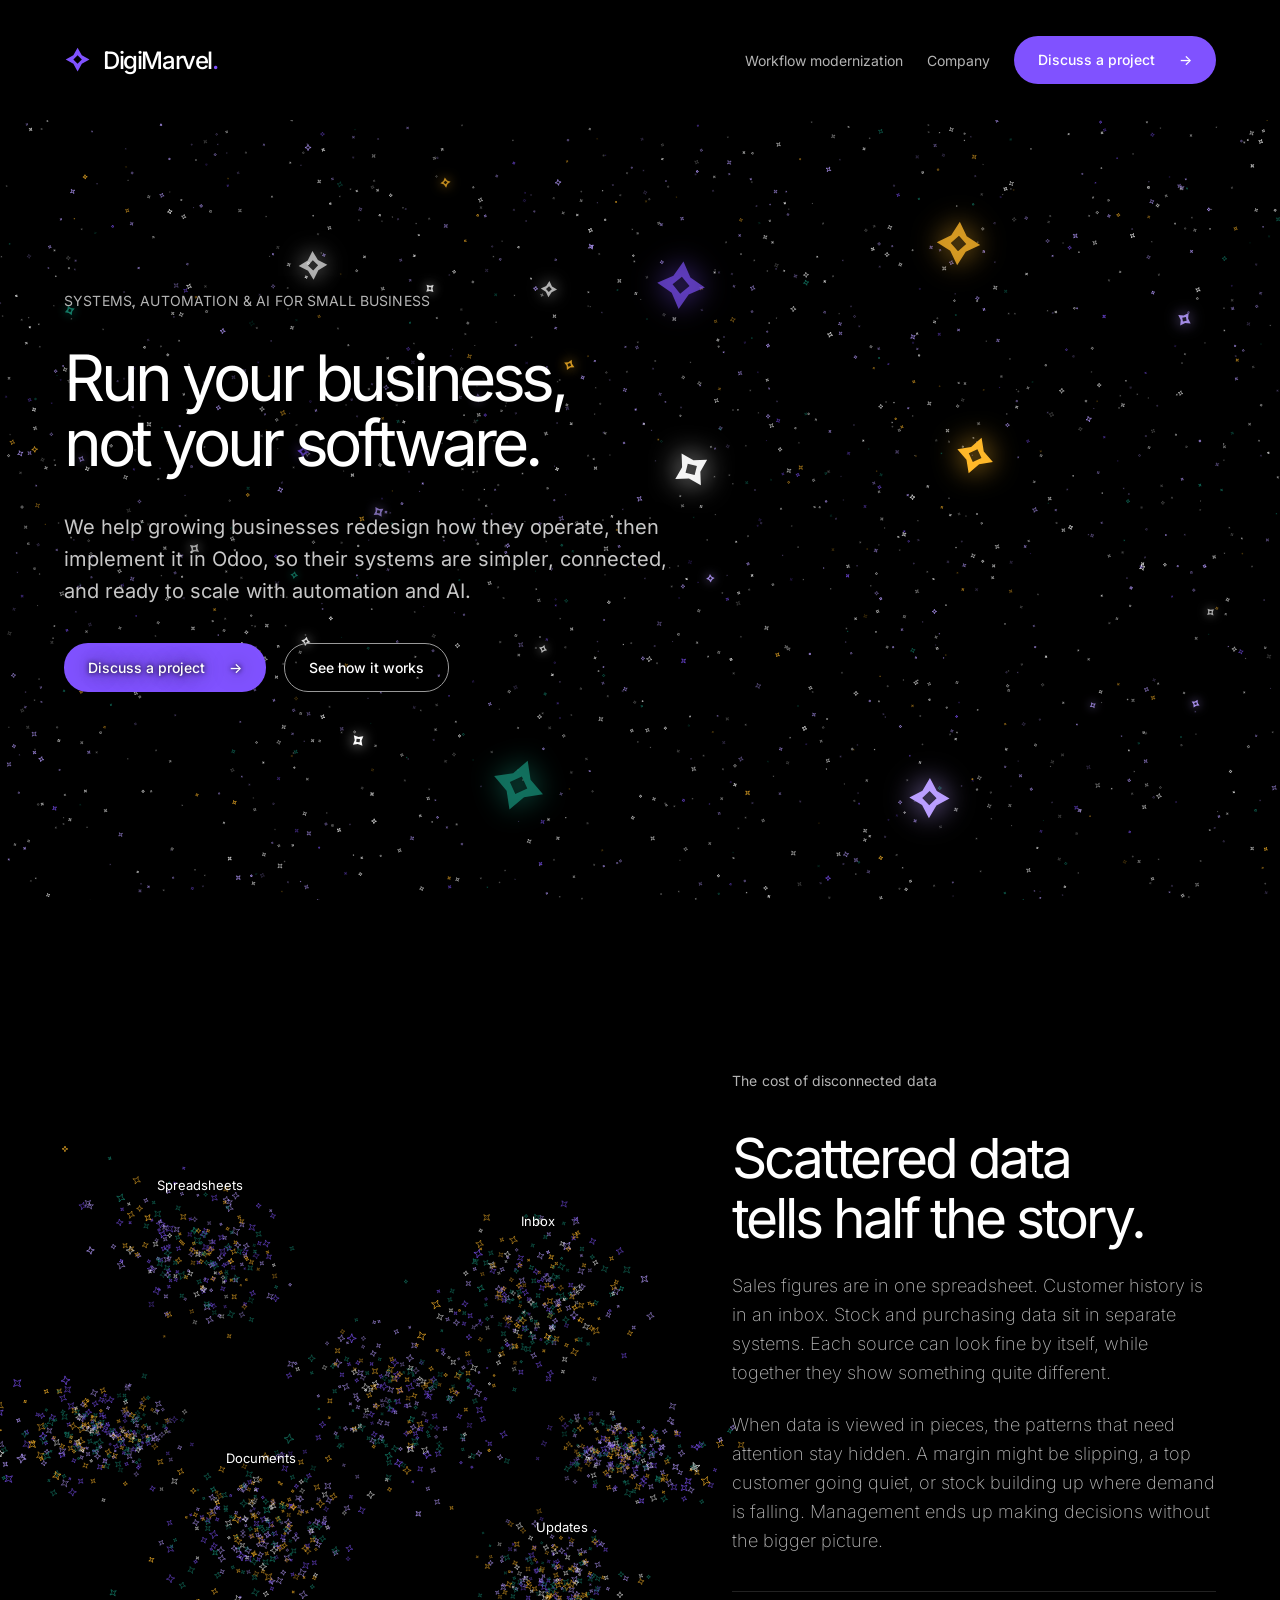
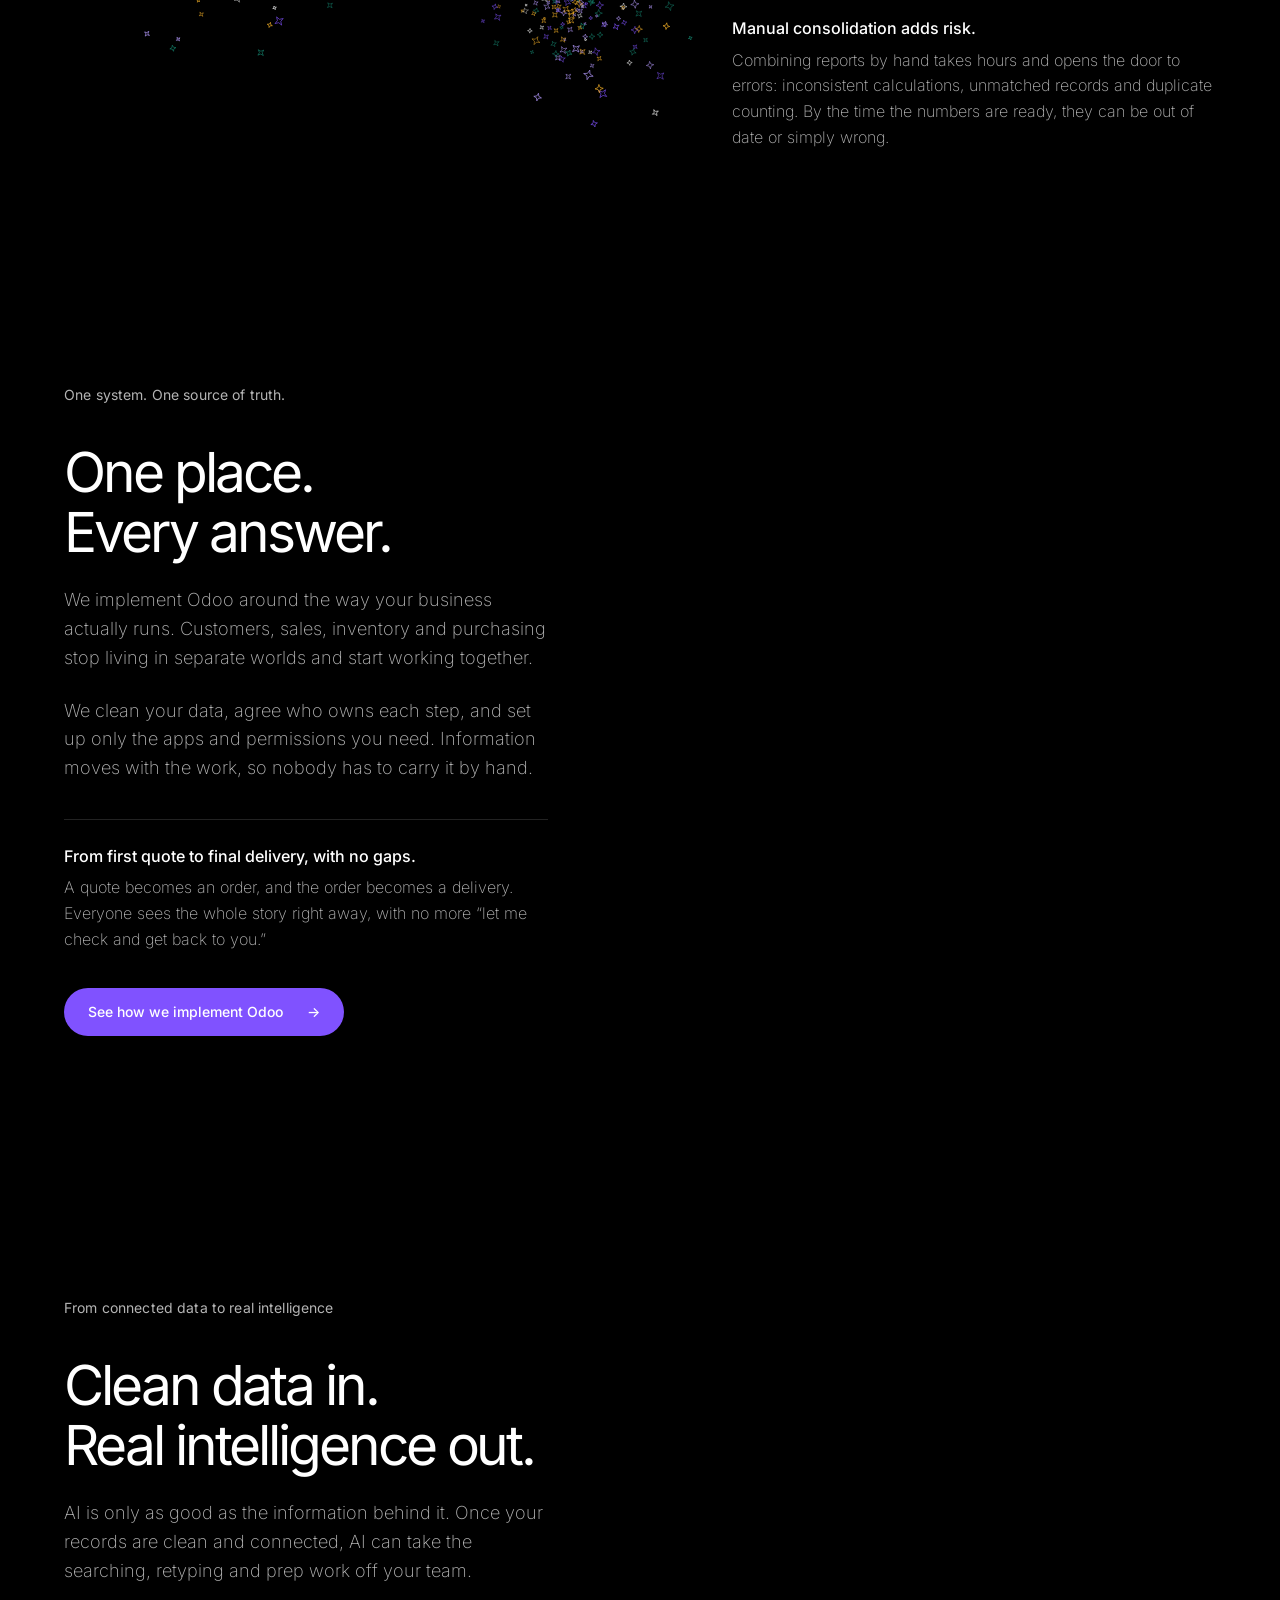
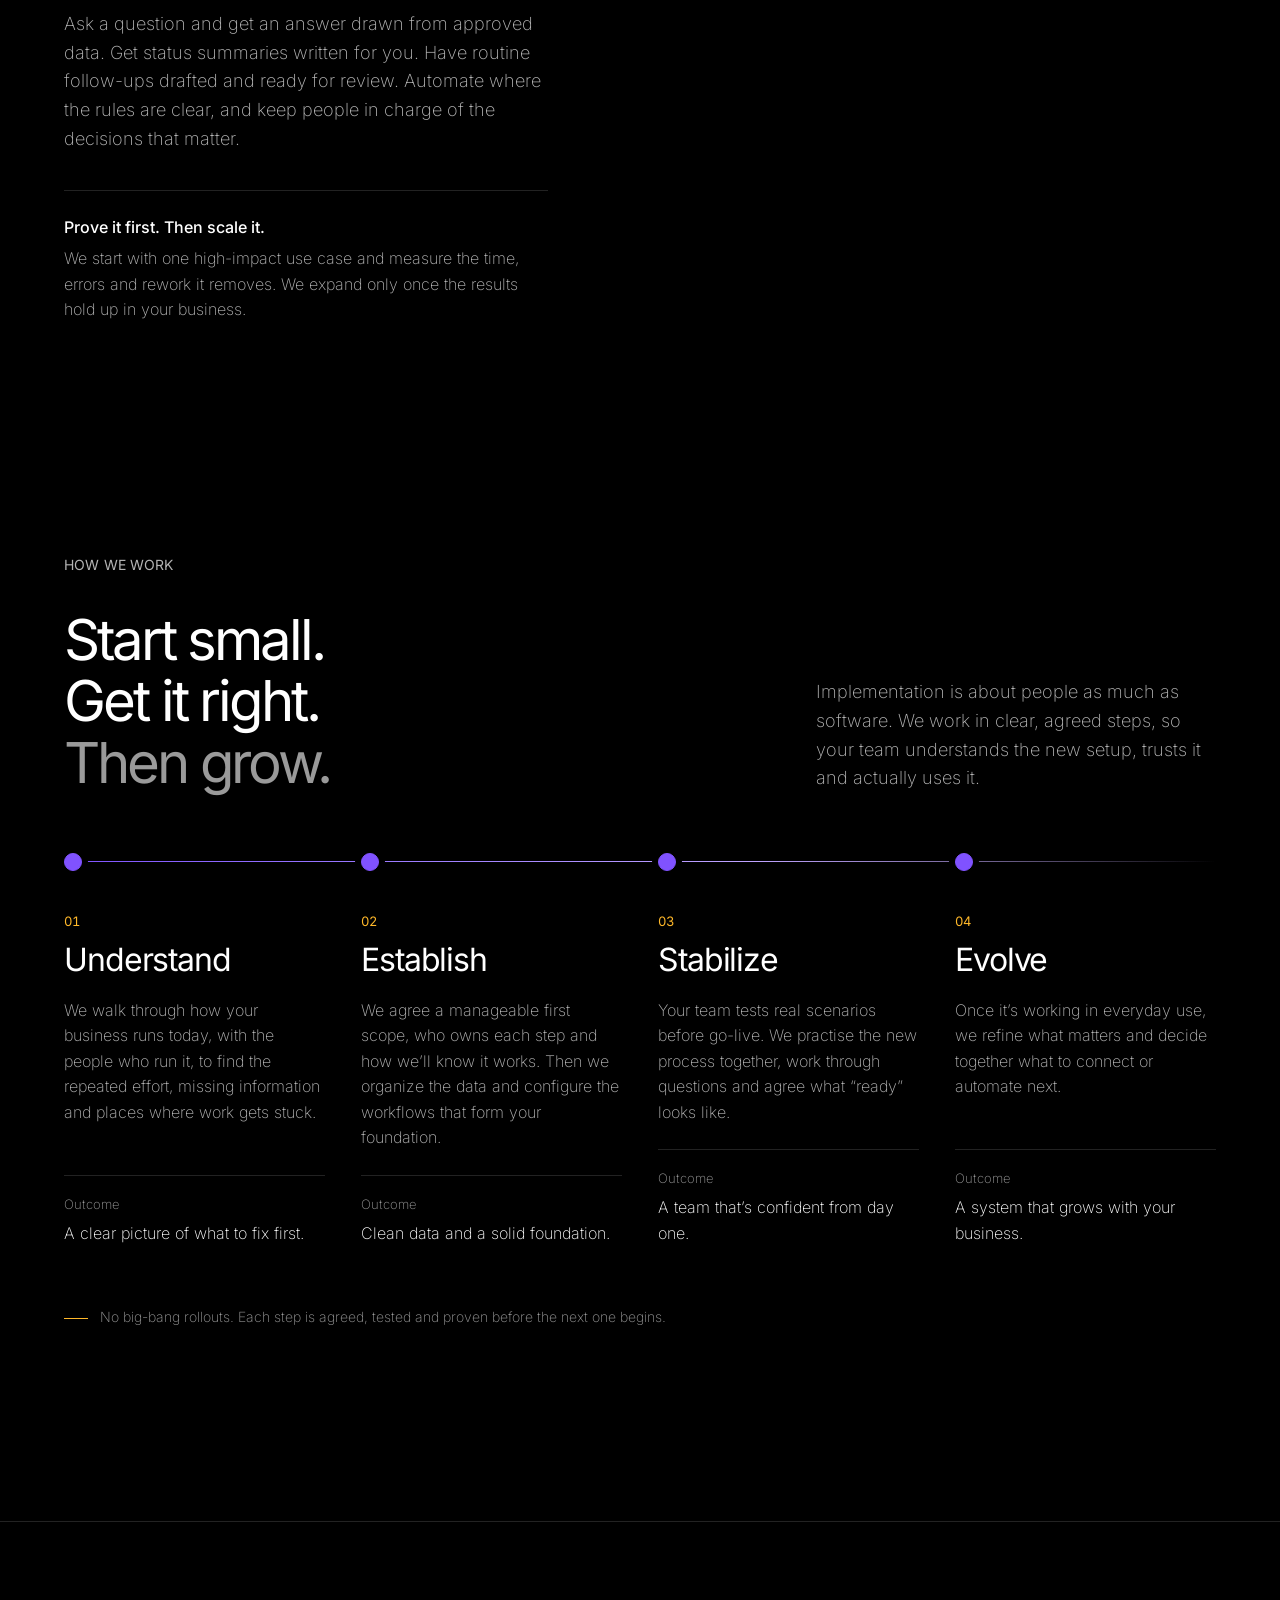
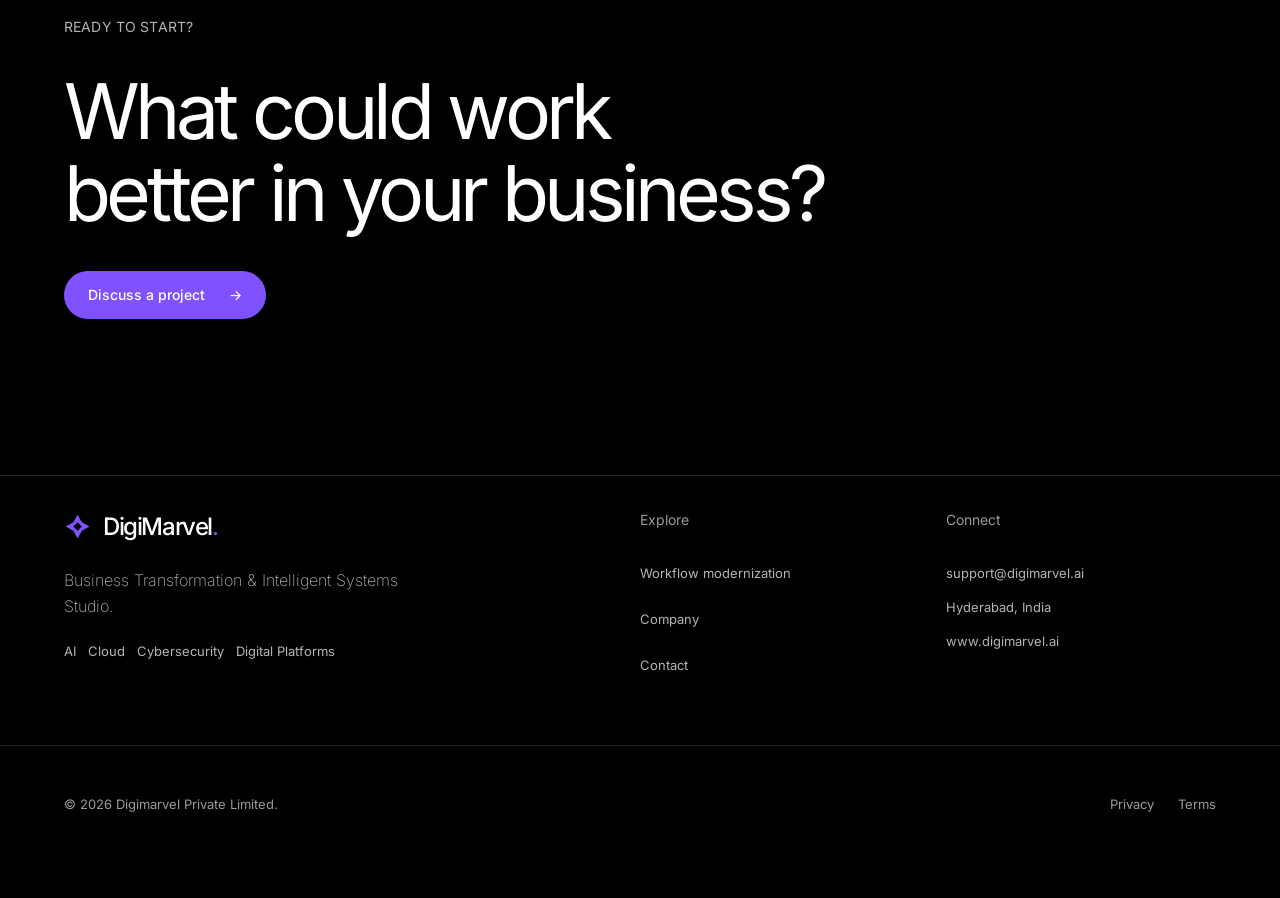
==== index.html @ 2a459b70 "Initial commit: DigiMarvel website V3 Static marketing site for digimarvel.ai (plain HTML, CSS and J" ====
<!DOCTYPE html>

<html lang="en">
<head>
<meta charset="utf-8"/>
<meta content="width=device-width, initial-scale=1" name="viewport"/>
<meta content="#000000" name="theme-color"/>
<meta content="DigiMarvel helps growing businesses redesign operations and implement connected systems for simpler, more efficient, scalable work." name="description"/>
<meta content="DigiMarvel | Business Transformation &amp; Intelligent Systems Studio" property="og:title"/>
<meta content="DigiMarvel helps growing businesses redesign operations and implement connected systems for simpler, more efficient, scalable work." property="og:description"/>
<meta content="website" property="og:type"/>
<meta content="assets/og-card.svg" property="og:image"/>
<link href="assets/favicon.svg" rel="icon" type="image/svg+xml"/>
<link href="site.webmanifest" rel="manifest"/>
<link as="font" crossorigin="" href="assets/inter-400.ttf" rel="preload" type="font/ttf"/><link href="assets/tokens.css?v=20261008-2" rel="stylesheet"/><link href="assets/base.css?v=20261008-2" rel="stylesheet"/><link href="assets/site.css?v=20261008-4" rel="stylesheet"/><link href="assets/data-story.css?v=20261008-5" rel="stylesheet"/>
<title>DigiMarvel | Business Transformation &amp; Intelligent Systems Studio</title>
<script type="application/ld+json">
  {
    "@context": "https://schema.org",
    "@type": "Organization",
    "name": "Digimarvel Private Limited",
    "url": "https://www.digimarvel.ai",
    "email": "support@digimarvel.ai",
    "description": "DigiMarvel is a Business Transformation & Intelligent Systems Studio that helps growing businesses redesign how they operate and implement connected systems that make those operations simpler, more efficient, and scalable.",
    "address": {
      "@type": "PostalAddress",
      "addressLocality": "Hyderabad",
      "addressCountry": "IN"
    }
  }
  </script>
</head>
<body class="home-page">
<a class="skip-link" href="#main-content">Skip to content</a>
<header class="site-header" data-header="">
<div class="container nav-shell">
<a aria-current="page" aria-label="DigiMarvel home" class="brand" href="index.html"><svg aria-hidden="true" viewbox="0 0 32 32"><path d="M16 2 21 11 30 16 21 21 16 30 11 21 2 16 11 11Z"></path><path class="mark-cut" d="m16 11 5 5-5 5-5-5Z"></path></svg>DigiMarvel<span class="brand-period">.</span></a>
<button aria-controls="primary-menu" aria-expanded="false" aria-label="Toggle navigation" class="menu-button" data-menu-button="" type="button">
<span></span><span></span><span></span>
</button>
<nav aria-label="Primary navigation" class="main-nav" data-menu="" id="primary-menu">
<a href="odoo.html">Workflow modernization</a>
<a href="about.html">Company</a>
<a class="nav-action" href="contact.html">Discuss a project <span>→</span></a>
</nav>
</div>
</header>
<main id="main-content">
<section class="hero hero-home">
<div class="hero-noise"></div>
<div class="container hero-grid hero-grid--text">
<div class="hero-copy reveal">
<div class="kicker"><span></span> SYSTEMS, AUTOMATION &amp; AI FOR SMALL&nbsp;BUSINESS</div>
<h1>Run your business,<br/><em>not your software.</em></h1>
<p class="hero-intro">We help growing businesses redesign how they operate, then implement it in Odoo, so their systems are simpler, connected, and ready to scale with automation and AI.</p>
<div class="hero-actions">
<a class="button button-primary" href="contact.html">Discuss a project <span>→</span></a>
<a class="button button-ghost" href="odoo.html">See how it works</a>
</div>
</div>

</div>
</section>
<section class="data-story" aria-label="From scattered data to connected work and useful AI">
<div class="container data-story-layout">
<figure class="data-story-art">
<div class="data-story-drawing"><canvas aria-hidden="true"></canvas>
<svg class="data-story-fallback" aria-hidden="true" viewBox="0 0 400 400"><g fill="none" stroke="currentColor"><circle cx="200" cy="200" r="65"/><circle cx="70" cy="70" r="20"/><circle cx="330" cy="70" r="20"/><circle cx="70" cy="330" r="20"/><circle cx="330" cy="330" r="20"/><path d="m85 85 70 70m90 90 70 70M315 85l-70 70m-90 90-70 70"/></g></svg></div>
</figure>
<div class="data-story-scenes">
<article class="data-story-step" id="story-fragments"><p class="eyebrow">The cost of disconnected data</p><h2>Scattered data<br/>tells half the story.</h2><p>Sales figures are in one spreadsheet. Customer history is in an inbox. Stock and purchasing data sit in separate systems. Each source can look fine by itself, while together they show something quite different.</p><p>When data is viewed in pieces, the patterns that need attention stay hidden. A margin might be slipping, a top customer going quiet, or stock building up where demand is falling. Management ends up making decisions without the bigger picture.</p><p class="story-example"><strong>Manual consolidation adds risk.</strong>Combining reports by hand takes hours and opens the door to errors: inconsistent calculations, unmatched records and duplicate counting. By the time the numbers are ready, they can be out of date or simply wrong.</p></article>
<article class="data-story-step" id="story-connected"><p class="eyebrow">One system. One source of truth.</p><h2>One place.<br/>Every answer.</h2><p>We implement Odoo around the way your business actually runs. Customers, sales, inventory and purchasing stop living in separate worlds and start working together.</p><p>We clean your data, agree who owns each step, and set up only the apps and permissions you need. Information moves with the work, so nobody has to carry it by hand.</p><p class="story-example"><strong>From first quote to final delivery, with no gaps.</strong>A quote becomes an order, and the order becomes a delivery. Everyone sees the whole story right away, with no more “let me check and get back to you.”</p><a class="button button-primary" href="odoo.html">See how we implement Odoo <span aria-hidden="true">→</span></a></article>
<article class="data-story-step" id="story-intelligence"><p class="eyebrow">From connected data to real intelligence</p><h2>Clean data in.<br/>Real intelligence out.</h2><p>AI is only as good as the information behind it. Once your records are clean and connected, AI can take the searching, retyping and prep work off your team.</p><p>Ask a question and get an answer drawn from approved data. Get status summaries written for you. Have routine follow-ups drafted and ready for review. Automate where the rules are clear, and keep people in charge of the decisions that matter.</p><p class="story-example"><strong>Prove it first. Then scale it.</strong>We start with one high-impact use case and measure the time, errors and rework it removes. We expand only once the results hold up in your business.</p></article>
</div></div></section>
<section aria-labelledby="approach-title" class="section section-soft how-we-work" id="approach">
<div class="container">
<div class="section-heading reveal"><div><div class="section-label">HOW WE WORK</div><h2 id="approach-title">Start small.<br/>Get it right.<br/><span class="muted-heading">Then grow.</span></h2></div><p>Implementation is about people as much as software. We work in clear, agreed steps, so your team understands the new setup, trusts it and actually uses it.</p></div>
<ol class="how-steps reveal">
<li class="how-step"><span class="how-num">01</span><h3>Understand</h3><p>We walk through how your business runs today, with the people who run it, to find the repeated effort, missing information and places where work gets stuck.</p><p class="how-outcome"><span>Outcome</span>A clear picture of what to fix first.</p></li>
<li class="how-step"><span class="how-num">02</span><h3>Establish</h3><p>We agree a manageable first scope, who owns each step and how we’ll know it works. Then we organize the data and configure the workflows that form your foundation.</p><p class="how-outcome"><span>Outcome</span>Clean data and a solid foundation.</p></li>
<li class="how-step"><span class="how-num">03</span><h3>Stabilize</h3><p>Your team tests real scenarios before go-live. We practise the new process together, work through questions and agree what “ready” looks like.</p><p class="how-outcome"><span>Outcome</span>A team that’s confident from day one.</p></li>
<li class="how-step"><span class="how-num">04</span><h3>Evolve</h3><p>Once it’s working in everyday use, we refine what matters and decide together what to connect or automate next.</p><p class="how-outcome"><span>Outcome</span>A system that grows with your business.</p></li>
</ol>
<p class="how-note reveal">No big-bang rollouts. Each step is agreed, tested and proven before the next one begins.</p>
</div></section>
<section class="closing-block">
<div class="container">
<div class="footer-message"><span class="eyebrow">READY TO START?</span><h2>What could work<br/>better in your business?</h2><a class="button button-white" href="contact.html">Discuss a project <span>→</span></a></div>

</div>
</section>
</main>
<footer class="site-footer">
<div class="container footer-main">
<div class="footer-brand-column">
<a class="brand brand-footer" href="index.html"><svg aria-hidden="true" viewbox="0 0 32 32"><path d="M16 2 21 11 30 16 21 21 16 30 11 21 2 16 11 11Z"></path><path class="mark-cut" d="m16 11 5 5-5 5-5-5Z"></path></svg>DigiMarvel<span class="brand-period">.</span></a>
<p>Business Transformation &amp; Intelligent Systems Studio.</p>
<div class="footer-badges">
<span>AI</span><span>Cloud</span><span>Cybersecurity</span><span>Digital Platforms</span>
</div>
</div>
<div>
<h3>Explore</h3>
<a href="odoo.html">Workflow modernization</a>
<a href="about.html">Company</a>
<a href="contact.html">Contact</a>
</div>
<div>
<h3>Connect</h3>
<a href="mailto:support@digimarvel.ai">support@digimarvel.ai</a>
<span>Hyderabad, India</span>
<a href="https://www.digimarvel.ai">www.digimarvel.ai</a>
</div>
</div>
<div class="container footer-bottom">
<span>© <span data-year=""></span> Digimarvel Private Limited.</span>
<div><a href="privacy.html">Privacy</a><a href="terms.html">Terms</a></div>
</div>
</footer>
<script src="assets/site.js?v=20261008-2"></script>
<script defer src="assets/data-story.js?v=20261008-2"></script>
<script defer src="assets/hero-stars.js?v=20261008-2"></script>
</body>
</html>
---- assets/tokens.css ----
/* Hallmark · design-system: DESIGN.md · supplied Dala reference adapted for DigiMarvel */
:root {
  color-scheme: dark;
  --color-paper: oklch(0% 0 0);
  --color-ink: oklch(100% 0 0);
  --color-muted: oklch(77% 0 0);
  --color-quiet: oklch(68.6% 0 0);
  --color-accent: oklch(58.8645% 0.241240 288.9742);
  --color-accent-hover: oklch(55% .235 292);
  --color-amber: oklch(82.8159% 0.162801 78.7304);
  --color-teal: oklch(54.9941% 0.098901 174.8344);
  --color-lilac: oklch(78% .15 295);
  --color-rule: oklch(25% 0 0);
  --color-focus: oklch(83% .17 80);
  --color-field: oklch(9% 0 0);
  --color-backdrop: oklch(0% 0 0 / .78);
  --color-error: oklch(82% .13 35);
  --color-success: oklch(85% .12 165);
  --font-display: 'Inter', ui-sans-serif, system-ui, sans-serif;
  --font-body: 'Inter', ui-sans-serif, system-ui, sans-serif;
  --space-xs: .375rem; --space-sm: .75rem; --space-md: 1.125rem; --space-lg: 1.5rem; --space-xl: 2.25rem; --space-2xl: 3.75rem; --space-3xl: 6rem; --space-4xl: 7.5rem;
  --text-small: .8125rem; --text-label: .875rem; --text-body: 1.125rem;
  --text-display: clamp(2.5rem, 6.5vw, 6.65rem); --text-heading: clamp(2.35rem, 4.4vw, 4.2rem); --text-subheading: clamp(1.45rem, 2.5vw, 2rem);
  --radius-button: 1.5rem; --radius-dialog: 1.5rem; --radius-field: .375rem;
  --rule-hair: 1px; --page-width: 80rem; --page-gutter: clamp(1.5rem, 5vw, 5rem);
  --ease-out: cubic-bezier(.16, 1, .3, 1); --ease-in: cubic-bezier(.7, 0, .84, 0); --ease-in-out: cubic-bezier(.65, 0, .35, 1);
  --dur-short: 160ms; --dur-medium: 280ms;
}
---- assets/base.css ----
/* Hallmark · macrostructure: Split Studio · tone: warm, approachable · anchor hue: violet · system: oo/DESIGN.md */
@font-face{font-family:Inter;src:url('inter-200.ttf') format('truetype');font-style:normal;font-weight:200;font-display:swap}
@font-face{font-family:Inter;src:url('inter-400.ttf') format('truetype');font-style:normal;font-weight:400;font-display:swap}
@font-face{font-family:Inter;src:url('inter-500.ttf') format('truetype');font-style:normal;font-weight:500;font-display:swap}
@font-face{font-family:Inter;src:url('inter-600.ttf') format('truetype');font-style:normal;font-weight:600;font-display:swap}
*{box-sizing:border-box}html{scroll-behavior:smooth;scroll-padding-top:var(--space-xl)}body{margin:0;background:var(--color-paper);color:var(--color-ink);font-family:var(--font-body);font-size:var(--text-body);font-weight:200;-webkit-font-smoothing:antialiased}button,input,select,textarea{font:inherit;font-weight:400}button,a,input,select,textarea{-webkit-tap-highlight-color:transparent}a{color:inherit;text-decoration:none}button{cursor:pointer}button:disabled{cursor:wait;opacity:.6}button:active,.button:active{transform:translateY(1px)}:focus-visible{outline:2px solid var(--color-focus);outline-offset:6px}::selection{background:var(--color-accent);color:var(--color-ink)}h1,h2,h3,p,figure{margin:0}h1,h2,h3{font-family:var(--font-display);font-weight:400;font-style:normal;min-width:0;overflow-wrap:break-word}h1{font-size:var(--text-display);line-height:1.02;letter-spacing:-.065em}h2{font-size:var(--text-heading);line-height:1.09;letter-spacing:-.055em}h3{font-size:var(--text-subheading);line-height:1.2;letter-spacing:-.035em}h1 em{font-style:normal}p{line-height:1.6}b,strong{font-weight:500}svg{display:block}.wrap,.container{max-width:calc(var(--page-width) + var(--page-gutter)*2);padding-inline:var(--page-gutter);margin-inline:auto}.narrow{max-width:65rem}.journey{position:fixed;inset:0;z-index:0;display:block;width:100%;height:100%;pointer-events:none}.site-header,main,.site-footer{position:relative;z-index:1}.skip-link{position:fixed;top:1rem;left:1rem;z-index:10;padding:var(--space-sm);background:var(--color-accent);font-weight:400;transform:translateY(-200%)}.skip-link:focus{transform:none}.sr-only{position:absolute;width:1px;height:1px;padding:0;margin:-1px;overflow:hidden;clip-path:inset(50%);white-space:nowrap;border:0}.site-header{padding-block:var(--space-xl);background:var(--color-paper)}.nav-shell{display:flex;justify-content:space-between;align-items:center;gap:var(--space-xl)}.brand{display:inline-flex;align-items:center;font-size:1.5rem;letter-spacing:-.06em;font-weight:500;white-space:nowrap}.brand svg{width:1.7rem;height:1.7rem;margin-right:var(--space-sm);fill:var(--color-accent)}.brand .mark-cut{fill:var(--color-paper)}.brand-period{color:var(--color-accent)}.main-nav{display:flex;align-items:center;gap:var(--space-lg);font-size:var(--text-label);font-weight:400}.main-nav>a{min-height:2.75rem;display:inline-flex;align-items:center;color:var(--color-muted)}a:hover{color:var(--color-amber)}.main-nav>a[aria-current]{color:var(--color-ink);text-decoration:underline;text-decoration-color:var(--color-amber);text-underline-offset:.6rem}.button,.main-nav .nav-action{display:inline-flex;justify-content:center;align-items:center;gap:var(--space-lg);min-height:3rem;padding:.9rem 1.5rem;border:0;border-radius:var(--radius-button);font-size:var(--text-label);font-weight:500;line-height:1.3;text-align:center}.button-primary,.button-dark,.button-white,.main-nav .nav-action{background:var(--color-accent);color:var(--color-ink)}.button-primary:hover,.button-dark:hover,.button-white:hover,.main-nav .nav-action:hover{background:var(--color-accent-hover);color:var(--color-ink)}.button-ghost{border:1px solid var(--color-quiet);color:var(--color-ink)}.button-ghost:hover{border-color:var(--color-ink);color:var(--color-ink)}.menu-button{display:none;background:transparent;border:1px solid var(--color-rule);color:var(--color-ink);width:3rem;height:3rem;border-radius:50%;padding:.85rem}.menu-button span{display:block;height:1px;background:currentColor;margin:4px 0}.eyebrow,.kicker,.section-label,.status-pill{font-size:var(--text-label);font-weight:400;letter-spacing:.01em;color:var(--color-muted);margin-bottom:var(--space-xl)}.closing-block{position:relative;padding-block:var(--space-3xl) var(--space-4xl)}.closing-block>.container{border-top:1px solid var(--color-rule);padding-top:var(--space-3xl)}.footer-message{max-width:52rem;position:relative}.footer-message>.eyebrow{display:block}.footer-message h2{font-size:clamp(2.65rem,6vw,5.8rem);line-height:1.07;letter-spacing:-.06em}.footer-message>.button{margin-top:var(--space-xl)}.footer-message>p:not(.eyebrow){font-weight:200;color:var(--color-muted);margin-block:var(--space-lg) var(--space-xl)}.site-footer{padding-block:var(--space-xl)}.footer-main{display:grid;grid-template-columns:minmax(0,2fr) repeat(2,minmax(0,1fr));gap:var(--space-xl);padding-block:var(--space-xl) var(--space-2xl);border-top:1px solid var(--color-rule)}.footer-main h3{font-size:var(--text-label);color:var(--color-quiet);letter-spacing:0;margin-bottom:var(--space-md)}.footer-main>div:not(:first-child){display:flex;flex-direction:column;align-items:flex-start;gap:var(--space-xs)}.footer-main>div:not(:first-child)>a{display:inline-flex;align-items:center;min-height:2.5rem}.footer-main a:not(.brand),.footer-main span{font-size:var(--text-small);color:var(--color-muted);font-weight:400;overflow-wrap:anywhere}.footer-main a:hover{color:var(--color-amber)}.footer-brand-column p{max-width:23rem;margin-top:var(--space-lg);color:var(--color-muted);font-size:1rem}.footer-badges{display:flex;flex-wrap:wrap;gap:var(--space-sm);margin-top:var(--space-lg)}.footer-bottom{border-top:1px solid var(--color-rule);padding-block:var(--space-xl);display:flex;justify-content:space-between;align-items:center;gap:var(--space-lg);color:var(--color-quiet);font-weight:400;font-size:var(--text-small)}.footer-bottom div{display:flex;gap:var(--space-lg)}.footer-bottom a{min-height:2.75rem;display:inline-flex;align-items:center}.art-fallback{position:absolute;inset:0;width:100%;height:100%;color:var(--color-accent);opacity:.4;pointer-events:none}input,select,textarea{display:block;width:100%;min-width:0;min-height:2.75rem;border:1px solid var(--color-quiet);border-radius:var(--radius-field);background:var(--color-field);color:var(--color-ink);padding:var(--space-sm);font-size:1rem}textarea{resize:vertical;line-height:1.5}input::placeholder,textarea::placeholder{color:var(--color-quiet)}.form-note{font-size:var(--text-small);line-height:1.5;color:var(--color-quiet);margin-block:var(--space-md) var(--space-lg);font-weight:400}[hidden]{display:none!important}
@media(max-width:63.99rem){.menu-button{display:block}.nav-shell{flex-wrap:wrap}.main-nav{display:none;width:100%;flex-direction:column;align-items:stretch;gap:var(--space-sm);padding-top:var(--space-lg);border-top:1px solid var(--color-rule)}.main-nav.open{display:flex}.main-nav>a{padding:var(--space-sm) 0}.footer-main{grid-template-columns:repeat(2,minmax(0,1fr))}.footer-brand-column{grid-column:1/-1}.footer-message{max-width:100%}}
@media(max-width:35rem){.footer-main{grid-template-columns:minmax(0,1fr)}.footer-bottom{flex-direction:column;align-items:flex-start}.button{white-space:normal}.brand{font-size:1.35rem}.closing-block{padding-block:var(--space-2xl) var(--space-3xl)}}
@media(prefers-reduced-motion:reduce){html{scroll-behavior:auto}*,*:before,*:after{animation:none!important;transition:none!important}}
@media print{.journey,.art-controls,.menu-button{display:none!important}}
.footer-legal{margin-top:calc(var(--space-sm)*-1);padding-bottom:var(--space-lg);color:var(--color-quiet);font-size:var(--text-small);font-weight:400;line-height:1.5}.form-note a{color:var(--color-muted);text-decoration:underline;text-underline-offset:.2em}
.footer-main .brand-period{font-size:inherit;color:var(--color-accent)}
---- assets/site.css ----
/* Hallmark · macrostructure: ruled narrative · tone: warm, approachable · anchor hue: violet · source copy: V2 */
.hero-home{padding-block:var(--space-2xl) var(--space-3xl);position:relative}.hero-grid{display:grid;grid-template-columns:minmax(0,1fr);gap:var(--space-xl)}.hero-copy{position:relative;z-index:2}.hero-intro{max-width:38rem;margin-top:var(--space-xl);font-size:1.25rem;color:var(--color-muted)}.hero-actions{display:flex;flex-wrap:wrap;gap:var(--space-md);margin-block:var(--space-xl)}.hero-proof{display:flex;flex-wrap:wrap;gap:var(--space-xl);margin-top:var(--space-xl)}.hero-proof>div{display:flex;align-items:flex-start;gap:var(--space-sm);max-width:10rem;font-size:var(--text-small);line-height:1.5}.hero-proof strong{color:var(--color-amber);font-size:var(--text-small)}.hero-proof span{color:var(--color-quiet)}.hero-noise{display:none}.hero-art{height:24rem;position:relative;isolation:isolate;min-width:0}.hero-art canvas{position:absolute;inset:0;width:100%;height:100%}.hero-art.is-rendered .art-fallback{display:none}.art-labels{position:absolute;inset:0;pointer-events:none}.art-label{position:absolute;top:0;left:0;display:flex;align-items:baseline;gap:.5rem;font-size:var(--text-small);color:var(--color-muted);white-space:nowrap;opacity:0}.art-label b{font-weight:400;font-size:.6875rem;color:var(--color-quiet)}.art-label.is-current,.art-label.is-hover{color:var(--color-ink)}.art-label.is-current b{color:var(--color-amber)}.art-controls{position:absolute;left:0;right:0;bottom:0;display:flex;align-items:center;justify-content:space-between;gap:var(--space-sm)}.art-workflows{display:flex;flex-wrap:wrap}.art-workflows button{position:relative;min-height:2.75rem;padding:0 .5rem;border:0;background:none;color:var(--color-quiet);font-size:var(--text-small);font-weight:400}.art-workflows button:hover,.art-workflows button[aria-pressed=true]{color:var(--color-ink)}.art-workflows button[aria-pressed=true]:before,.art-workflows button[aria-pressed=true]:after{content:'';position:absolute;left:.5rem;right:.5rem;bottom:.55rem;height:1px;background:var(--color-rule)}.art-workflows button[aria-pressed=true]:after{background:var(--color-amber);transform:scaleX(var(--progress,1));transform-origin:left}.hero-art:not(.is-playing) .art-workflows button:after{transform:none}.motion-control{flex:none;border:1px solid var(--color-rule);background:var(--color-paper);color:var(--color-muted);width:2.75rem;height:2.75rem;border-radius:50%;font-size:1rem}.motion-control:hover{color:var(--color-ink);border-color:var(--color-muted)}.signal-strip{border-block:1px solid var(--color-rule);padding-block:var(--space-lg);margin-inline:var(--page-gutter)}.signal-track{display:flex;flex-wrap:wrap;gap:var(--space-sm) var(--space-lg);justify-content:center;font-size:var(--text-small);font-weight:400;color:var(--color-quiet);align-items:center}.signal-track i{width:3px;height:3px;background:var(--color-amber);border-radius:50%}.section{padding-block:var(--space-3xl)}.split-intro,.story-grid{display:grid;gap:var(--space-lg)}.split-intro h2{max-width:60rem}.lead{font-size:1.25rem;color:var(--color-muted);margin-top:var(--space-lg)}.lifecycle{display:grid;grid-template-columns:repeat(4,minmax(0,1fr));gap:var(--space-xl);margin-top:var(--space-2xl)}.lifecycle-item{border-top:1px solid var(--color-rule);padding-top:var(--space-lg)}.lifecycle-item>span{color:var(--color-amber);font-size:var(--text-small);font-weight:400}.lifecycle-item b{display:block;font-size:var(--text-subheading);margin-block:var(--space-md)}.lifecycle-item p{font-size:1rem;color:var(--color-muted)}.lifecycle-arrow{display:none}.section-heading{display:flex;justify-content:space-between;align-items:flex-end;gap:var(--space-2xl);margin-bottom:var(--space-2xl)}.section-heading>div{max-width:48rem}.section-heading>p{max-width:25rem;color:var(--color-muted)}.capability-grid,.solution-teasers,.values-grid,.mission-grid,.engagement-grid,.faq-grid{display:flex;flex-direction:column}.capability-card,.teaser,.value-card,.engagement-grid>article,.faq-grid>article{border-top:1px solid var(--color-rule);padding-block:var(--space-xl);display:grid;grid-template-columns:3rem minmax(0,1fr) minmax(0,1fr) auto;gap:var(--space-lg);align-items:baseline}.capability-card .card-top{display:flex;gap:var(--space-sm);align-items:center}.card-top>span,.teaser>span,.value-card>span,.engagement-grid>article>span{color:var(--color-amber);font-size:var(--text-small);font-weight:400}.card-top i{display:none}.capability-card p,.teaser p,.value-card p,.engagement-grid p,.faq-grid p{color:var(--color-muted);font-size:1rem}.capability-card a,.teaser a,.text-arrow{font-weight:400;font-size:var(--text-label);color:var(--color-muted);line-height:1.6}.text-arrow{display:block;margin-top:var(--space-lg)}.capability-card a:hover,.teaser a:hover,.text-arrow:hover{color:var(--color-amber)}.solution-teasers{margin-top:var(--space-2xl)}.page-hero{padding-block:var(--space-3xl);position:relative}.page-hero>.container{position:relative;z-index:1}.page-hero .art-fallback,.legal-page>.art-fallback{left:auto;right:var(--page-gutter);width:45%;opacity:.15;z-index:0}.page-hero p{max-width:45rem;color:var(--color-muted);margin-top:var(--space-xl)}.detail-grid{display:grid;grid-template-columns:8rem minmax(0,1fr);gap:var(--space-2xl);border-top:1px solid var(--color-rule);padding-top:var(--space-2xl)}.detail-index{display:flex;gap:var(--space-lg);align-items:flex-start;color:var(--color-amber);font-size:var(--text-label);font-weight:400}.detail-index i{font-style:normal;font-size:var(--text-subheading)}.detail-columns{display:grid;grid-template-columns:repeat(2,minmax(0,1fr));gap:var(--space-2xl);margin-top:var(--space-xl)}.detail-columns h3{font-size:1.25rem;margin-bottom:var(--space-md)}.detail-columns ul{list-style:none;padding:0;margin:0}.detail-columns li{border-top:1px solid var(--color-rule);padding-block:var(--space-sm);font-size:1rem;color:var(--color-muted);line-height:1.6}.detail-columns li:before{content:'↗';color:var(--color-amber);margin-right:var(--space-sm)}.engagement{display:grid;grid-template-columns:minmax(0,1fr) minmax(0,1.4fr);gap:var(--space-2xl)}.engagement-grid>article{grid-template-columns:2rem minmax(0,1fr)}.engagement-grid p{grid-column:2}.solution-detail-grid{display:grid;grid-template-columns:minmax(0,1fr) minmax(0,1fr);gap:var(--space-2xl);align-items:center;border-top:1px solid var(--color-rule);padding-top:var(--space-2xl)}.solution-detail-grid.reverse>.solution-copy{order:2}.solution-copy>.odoo-intro{color:var(--color-muted);margin-top:var(--space-lg)}.solution-tags,.security-rings{display:flex;flex-wrap:wrap;gap:var(--space-sm) var(--space-lg);margin-top:var(--space-xl);font-size:var(--text-label);font-weight:400;color:var(--color-muted)}.solution-tags span,.security-rings span{border-bottom:1px solid var(--color-rule);padding-block:var(--space-sm)}.security-rings span:before{content:'◦';margin-right:var(--space-sm);color:var(--color-amber)}.knowledge-flow{display:grid;grid-template-columns:minmax(0,1fr) 1.5rem minmax(0,1.1fr) 1.5rem minmax(0,1fr);gap:var(--space-xs);align-items:center}.flow-source,.flow-output{display:flex;flex-direction:column;gap:var(--space-md);text-align:center;font-size:var(--text-small);font-weight:400}.flow-source span,.flow-output span{border-bottom:1px solid var(--color-rule);padding-block:var(--space-xs)}.flow-source b,.flow-output b{color:var(--color-quiet);font-size:.7rem}.knowledge-flow .flow-line{display:flex;gap:3px}.knowledge-flow .flow-line i{width:3px;height:3px;background:var(--color-amber);border-radius:50%}.flow-core{border:1px solid var(--color-rule);border-radius:50%;aspect-ratio:1;display:flex;flex-direction:column;align-items:center;justify-content:center;gap:var(--space-xs)}.flow-core strong{font-size:var(--text-subheading)}.flow-core small{font-size:.6rem;text-align:center;line-height:1.5;color:var(--color-muted)}.before-after{display:grid;grid-template-columns:minmax(0,1fr) auto minmax(0,1fr);gap:var(--space-lg);align-items:center;margin-top:var(--space-xl)}.before-after>div{border-top:1px solid var(--color-rule);padding-top:var(--space-lg)}.before-after small{color:var(--color-amber);font-size:var(--text-small);font-weight:400}.before-after p{font-size:1rem;color:var(--color-muted);margin-top:var(--space-sm)}.before-after>span{color:var(--color-amber)}.workflow-board{display:grid;grid-template-columns:repeat(3,minmax(0,1fr));gap:var(--space-lg);align-self:start;padding-top:var(--space-xl)}.board-column>b{font-size:var(--text-label);display:block;color:var(--color-amber);padding-bottom:var(--space-md)}.board-column>span{display:block;border-top:1px solid var(--color-rule);padding-block:var(--space-lg);font-size:var(--text-small);font-weight:400;line-height:1.6;color:var(--color-muted)}.board-column .priority:before{content:'•';color:var(--color-amber);margin-right:var(--space-xs)}.maturity-header{display:flex;flex-wrap:wrap;justify-content:space-between;gap:var(--space-lg);padding-block:var(--space-lg);border-top:1px solid var(--color-rule)}.maturity-header b{font-size:var(--text-label)}.maturity-header>span{font-size:var(--text-small);color:var(--color-amber);font-weight:400}.maturity-row{display:grid;grid-template-columns:2rem minmax(0,1fr) auto;gap:var(--space-sm);align-items:center;padding-block:var(--space-xl);border-top:1px solid var(--color-rule)}.maturity-row>span{color:var(--color-amber);font-size:var(--text-small);font-weight:400}.maturity-row small{display:block;color:var(--color-muted);font-size:var(--text-small);margin-top:var(--space-sm)}.maturity-row i{font-style:normal;color:var(--color-teal)}.story-copy p{margin-top:var(--space-lg);color:var(--color-muted)}.mission-card{border-top:1px solid var(--color-rule);padding-block:var(--space-xl);display:grid;grid-template-columns:8rem minmax(0,1fr);gap:var(--space-xl)}.mission-card>span{font-size:var(--text-label);font-weight:400;color:var(--color-amber)}.value-card{grid-template-columns:3rem minmax(0,1fr) minmax(0,1fr)}.company-map{display:grid;grid-template-columns:minmax(0,1fr) minmax(0,1fr);gap:var(--space-2xl)}.company-map p{margin-top:var(--space-lg);color:var(--color-muted)}.map-grid{display:flex;flex-direction:column}.map-grid>span{font-size:1rem;padding-block:var(--space-md);border-top:1px solid var(--color-rule);color:var(--color-quiet)}.map-grid>.primary{color:var(--color-ink);font-weight:400}.map-grid>.primary:before{content:'•';color:var(--color-amber);margin-right:var(--space-sm)}.contact-grid{display:grid;grid-template-columns:minmax(0,1fr) minmax(0,1fr);gap:var(--space-2xl)}.contact-info>p{margin-top:var(--space-xl);color:var(--color-muted)}.contact-method{margin-top:var(--space-xl);padding-top:var(--space-lg);border-top:1px solid var(--color-rule)}.contact-method>span{display:block;color:var(--color-amber);font-weight:400;font-size:var(--text-label);margin-bottom:var(--space-sm)}.contact-method a{overflow-wrap:anywhere}.contact-form{display:flex;flex-direction:column;gap:var(--space-lg)}.contact-form label{font-size:var(--text-label);font-weight:400;line-height:1.6}.contact-form input,.contact-form textarea{margin-top:var(--space-sm)}.contact-form .button{align-self:flex-start}.faq-grid>article{grid-template-columns:minmax(0,1fr) minmax(0,1fr)}.legal-page{padding-block:var(--space-3xl);position:relative}.legal-page>.container{position:relative;z-index:1}.legal-page h2{font-size:var(--text-subheading);margin-top:var(--space-2xl)}.legal-page p{color:var(--color-muted);margin-top:var(--space-lg)}.legal-updated{padding-block:var(--space-lg);border-block:1px solid var(--color-rule);font-size:1rem}.legal-page a{text-decoration:underline;text-decoration-color:var(--color-amber);text-underline-offset:.3rem}.back-link{padding-top:var(--space-xl);font-size:var(--text-label);font-weight:400;color:var(--color-quiet)}.reveal{opacity:1}.has-motion .reveal{opacity:0;transform:translateY(12px);transition:opacity .6s var(--ease-out),transform .6s var(--ease-out)}.has-motion .reveal.visible{opacity:1;transform:none}
@media(min-width:64rem){.hero-grid{grid-template-columns:minmax(0,1.25fr) minmax(0,1fr)}.hero-home{padding-top:var(--space-3xl)}.hero-home h1{font-size:min(var(--text-display),5.1rem)}.hero-art{height:36rem}.hero-copy{align-self:center}.split-intro{max-width:75rem}.story-grid{max-width:75rem}}
@media(max-width:63.99rem){.hero-art{height:30rem}.section-heading{display:block}.section-heading>p{margin-top:var(--space-lg);max-width:40rem}.capability-card,.teaser{grid-template-columns:2rem minmax(0,1fr)}.capability-card p,.teaser p,.capability-card a,.teaser a{grid-column:2}.solution-detail-grid,.company-map,.contact-grid,.engagement{grid-template-columns:minmax(0,1fr);gap:var(--space-2xl)}.solution-detail-grid.reverse>.solution-copy{order:initial}.detail-grid{grid-template-columns:3rem minmax(0,1fr);gap:var(--space-lg)}.detail-index{flex-direction:column}.lifecycle{grid-template-columns:repeat(2,minmax(0,1fr))}}
@media(max-width:47.99rem){.hero-art{height:24rem}.section{padding-block:var(--space-2xl)}.page-hero{padding-block:var(--space-2xl)}.detail-grid{grid-template-columns:minmax(0,1fr)}.detail-index{flex-direction:row}.detail-columns{grid-template-columns:minmax(0,1fr)}.value-card{grid-template-columns:2rem minmax(0,1fr)}.value-card p{grid-column:2}.faq-grid>article,.mission-card{grid-template-columns:minmax(0,1fr)}.lifecycle{grid-template-columns:minmax(0,1fr)}.signal-track{justify-content:flex-start}.signal-track i{display:none}.workflow-board{gap:var(--space-sm)}.before-after{gap:var(--space-sm)}.legal-page{padding-block:var(--space-2xl)}.legal-page>.art-fallback{width:70%;height:18rem}.knowledge-flow{gap:3px;grid-template-columns:minmax(0,1fr) .75rem minmax(0,1.1fr) .75rem minmax(0,1fr)}.knowledge-flow .flow-line{gap:2px}.flow-core small{font-size:.5rem}}
@media(prefers-reduced-motion:reduce){.has-motion .reveal{opacity:1;transform:none;transition:none}}
@media(min-width:64rem){.hero-home h1{font-size:clamp(2.5rem,5vw,5.1rem)}}
.legal-page>.art-fallback{height:25rem}

/* Homepage now opens with copy; particle storytelling begins in the transformation section. */
.home-page .hero-grid--text{grid-template-columns:minmax(0,1fr)}
.hero-grid--text .hero-copy{max-width:58rem}
/* How we work: four steps on a track that draws in on reveal; vertical below 64rem. */
.how-steps{list-style:none;margin:0;padding:0;display:grid;grid-template-columns:repeat(4,minmax(0,1fr));gap:var(--space-xl);position:relative}
.how-steps:before,.how-steps:after{content:'';position:absolute;top:.5rem;left:0;right:0;height:1px;background:linear-gradient(90deg,var(--color-rule) 80%,transparent)}
.how-steps:after{background:linear-gradient(90deg,var(--color-accent),var(--color-lilac) 60%,transparent);transform-origin:left}
.has-motion .how-steps:after{transform:scaleX(0);transition:transform 1.4s linear .2s}
.has-motion .how-steps.visible:after{transform:none}
.how-step{position:relative;display:flex;flex-direction:column;padding-top:var(--space-2xl)}
.how-step:before{content:'';position:absolute;top:0;left:0;z-index:1;width:1rem;height:1rem;border:1px solid var(--color-accent);border-radius:50%;background:var(--color-accent);box-shadow:0 0 0 6px var(--color-paper)}
.has-motion .how-step:before{background:var(--color-paper);border-color:var(--color-lilac);transition:background .4s var(--ease-out),border-color .4s var(--ease-out)}
.has-motion .how-steps.visible .how-step:before{background:var(--color-accent);border-color:var(--color-accent)}
.how-step:nth-child(1):before{transition-delay:.2s}.how-step:nth-child(2):before{transition-delay:.55s}.how-step:nth-child(3):before{transition-delay:.9s}.how-step:nth-child(4):before{transition-delay:1.25s}
.how-num{color:var(--color-amber);font-size:var(--text-small);font-weight:400;font-variant-numeric:tabular-nums}
.how-step h3{margin-top:var(--space-sm)}
.how-step>p{font-size:1rem;color:var(--color-muted);margin-block:var(--space-md) var(--space-lg)}
.how-step>.how-outcome{margin:auto 0 0;padding-top:var(--space-md);border-top:1px solid var(--color-rule);color:var(--color-ink)}
.how-outcome span{display:block;margin-bottom:var(--space-xs);font-size:var(--text-small);color:var(--color-quiet)}
.how-we-work .muted-heading{color:var(--color-quiet)}
.how-note{margin-top:var(--space-2xl);color:var(--color-quiet);font-size:var(--text-label)}
.how-note:before{content:'';display:inline-block;width:1.5rem;height:1px;margin-right:var(--space-sm);vertical-align:middle;background:var(--color-amber)}
@media(max-width:63.99rem){.how-steps{grid-template-columns:minmax(0,1fr);gap:var(--space-2xl)}
.how-steps:before,.how-steps:after{top:0;bottom:0;left:.5rem;right:auto;width:1px;height:auto;background:var(--color-rule)}
.how-steps:after{background:linear-gradient(180deg,var(--color-accent),var(--color-lilac));transform-origin:top}
.has-motion .how-steps:after{transform:scaleY(0)}
.has-motion .how-steps.visible:after{transform:none}
.how-step{padding:0 0 0 var(--space-2xl)}}
---- assets/data-story.css ----
/* Scroll narrative: existing V3 palette, type, triangular particles and spacing. */
.data-story{position:relative;background:var(--color-paper);isolation:isolate;margin-top:var(--space-2xl)}
.data-story-layout{display:grid;grid-template-columns:minmax(0,1.15fr) minmax(0,1fr);gap:var(--space-2xl);position:relative}
.data-story-art{position:sticky;top:5svh;height:90svh;align-self:start;min-width:0;display:flex;flex-direction:column;justify-content:center}
.data-story-drawing{position:relative;width:100%;height:min(68svh,43rem)}
.data-story-drawing canvas{display:block;width:100%;height:100%}
.data-story-fallback{position:absolute;inset:15%;width:70%;height:70%;color:var(--color-lilac)}
.data-story.is-ready .data-story-fallback{display:none}
.data-story-art figcaption{color:var(--color-muted);font-size:var(--text-small);font-weight:400;line-height:1.6;text-align:center;min-height:2.6em}
.data-story-controls{display:flex;justify-content:center;align-items:center;flex-wrap:wrap;gap:var(--space-sm);padding-block:var(--space-sm)}
.data-story-controls button{font-size:var(--text-small);font-weight:400;color:var(--color-muted);padding:.6rem .5rem;min-height:2.75rem;background:none;border:0;border-bottom:1px solid transparent}
.data-story-controls button{border:1px solid var(--color-rule);border-radius:var(--radius-button);padding-inline:1rem}
.data-story-controls button[aria-pressed=true]{color:var(--color-ink);border-color:var(--color-muted)}
.data-story-controls button:hover{color:var(--color-ink)}
.data-story-step{min-height:100svh;display:flex;flex-direction:column;justify-content:center;padding-block:var(--space-3xl);scroll-margin-top:0}
.data-story-step h2{font-size:clamp(2.35rem,4.3vw,4.2rem);max-width:14ch}
.data-story-step p{max-width:31rem;color:var(--color-muted);margin-top:var(--space-lg)}
.data-story-step .eyebrow{margin-top:0;margin-bottom:var(--space-xl)}
.data-story-step .story-example{font-size:1rem;border-top:1px solid var(--color-rule);padding-top:var(--space-lg);margin-top:var(--space-xl)}
.data-story-step .story-example strong{display:block;color:var(--color-ink);margin-bottom:var(--space-xs)}
.data-story-step .button{margin-top:var(--space-xl);width:fit-content}
@media(max-width:47.99rem){
 .data-story-layout{grid-template-columns:minmax(0,1fr);gap:0}
 .data-story-art{grid-area:1/1;top:0;height:41svh;z-index:2;background:var(--color-paper);padding-top:var(--space-sm)}
 .data-story-drawing{height:28svh;min-height:8rem}
 .data-story-art figcaption{font-size:.7rem;min-height:1.6em}
 .data-story-controls{gap:.25rem;padding-block:0}
 .data-story-controls button{font-size:.7rem;padding-inline:.45rem}
 .data-story-scenes{grid-area:1/1;min-width:0}
 .data-story-step{min-height:110svh;padding-top:47svh;padding-bottom:var(--space-2xl);scroll-margin-top:0;justify-content:flex-start}
 .data-story-step h2{max-width:16ch;font-size:clamp(2.25rem,8vw,3.5rem)}
 .data-story-step .eyebrow{margin-bottom:var(--space-md)}
 .data-story-step p{font-size:1rem;margin-top:var(--space-md)}
 .data-story-step .story-example{margin-top:var(--space-lg);padding-top:var(--space-md)}
}
@media print{.data-story-art{display:none}.data-story-layout{display:block}.data-story-step{min-height:0;padding-block:2rem}}
.data-story-controls button:disabled{cursor:default;opacity:1}
/* Hero: a globe of small stars behind the headline, handed off into the story on scroll. */
.hero-particles{position:fixed;inset:0;width:100%;height:100%;z-index:1;pointer-events:none}
.home-page main{z-index:auto}
.home-page .site-header{z-index:3}
.home-page .hero-home{min-height:calc(100svh - 7.5rem);display:flex;align-items:center}
.home-page .hero-home>.container{width:100%}
.home-page .hero-copy{z-index:3;max-width:44rem;text-shadow:0 0 1.25rem var(--color-paper),0 0 .35rem var(--color-paper)}
.data-story.is-awaiting .data-story-drawing canvas{opacity:0}
@media(max-width:47.99rem){.home-page .hero-home{min-height:calc(100svh - 6rem);align-items:flex-start}}
@media print{.hero-particles{display:none}}
/* Wide screens: the drawing fills the width behind the copy, starting left of the text, then gliding right. */
@media(min-width:48rem){
 .data-story{overflow-x:clip}
 .data-story-layout{grid-template-columns:minmax(0,1fr);gap:0}
 .data-story-art{grid-area:1/1;top:0;height:100svh;width:100vw;margin-left:calc(50% - 50vw);display:block;z-index:0}
 .data-story-drawing{position:absolute;inset:0;width:100%;height:100%}
 .data-story-fallback{inset:20% auto auto 15%;width:30%;height:auto}
 .data-story-art figcaption{position:absolute;bottom:6svh;left:calc(var(--story-x,.3)*100%);transform:translateX(-50%);white-space:nowrap}
 .data-story-scenes{grid-area:1/1;position:relative;z-index:1}
 .data-story-step{width:min(31rem,42%)}
 #story-fragments{margin-left:auto}
 .data-story-step h2,.data-story-step p{text-shadow:0 0 1rem var(--color-paper),0 0 .3rem var(--color-paper)}
}
/* Hero subheading: brighter and one step heavier so it holds its own against the headline and the sky. */
.home-page .hero-intro{color:oklch(83% 0 0);font-weight:400}
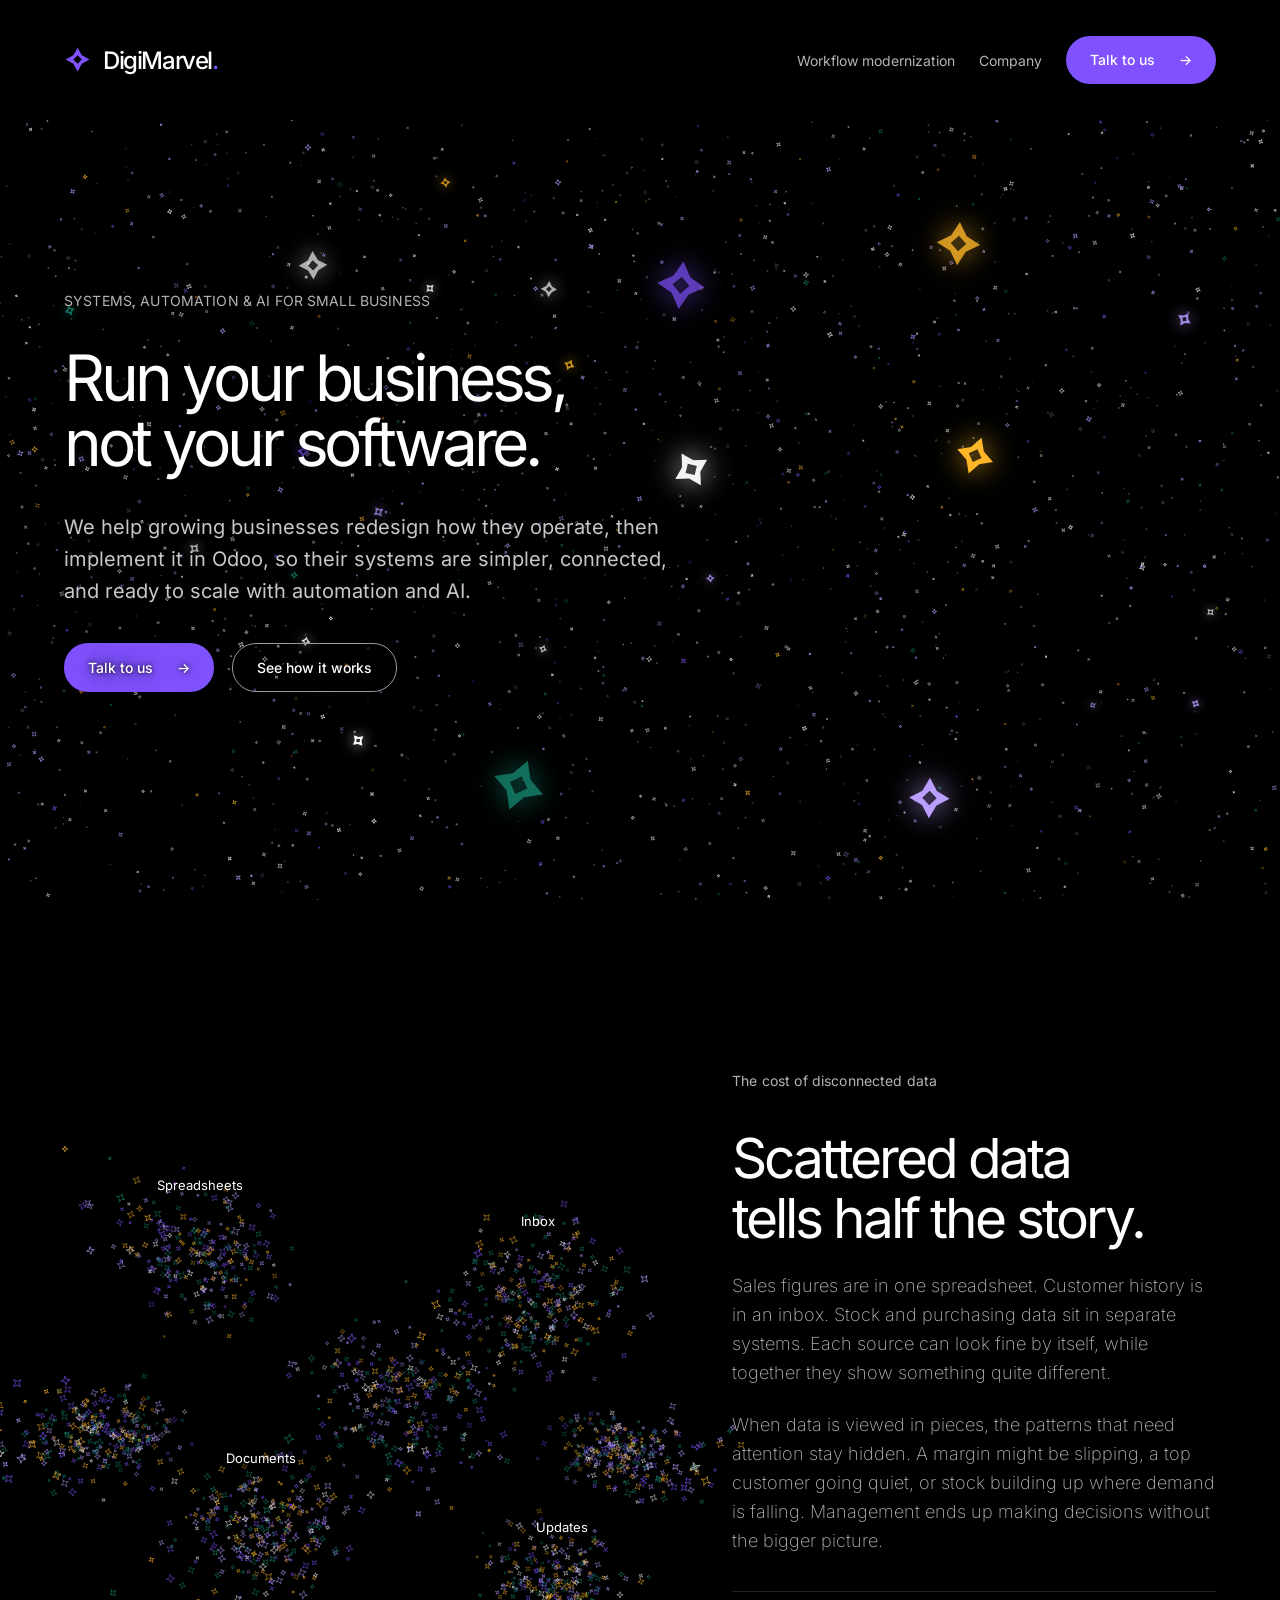
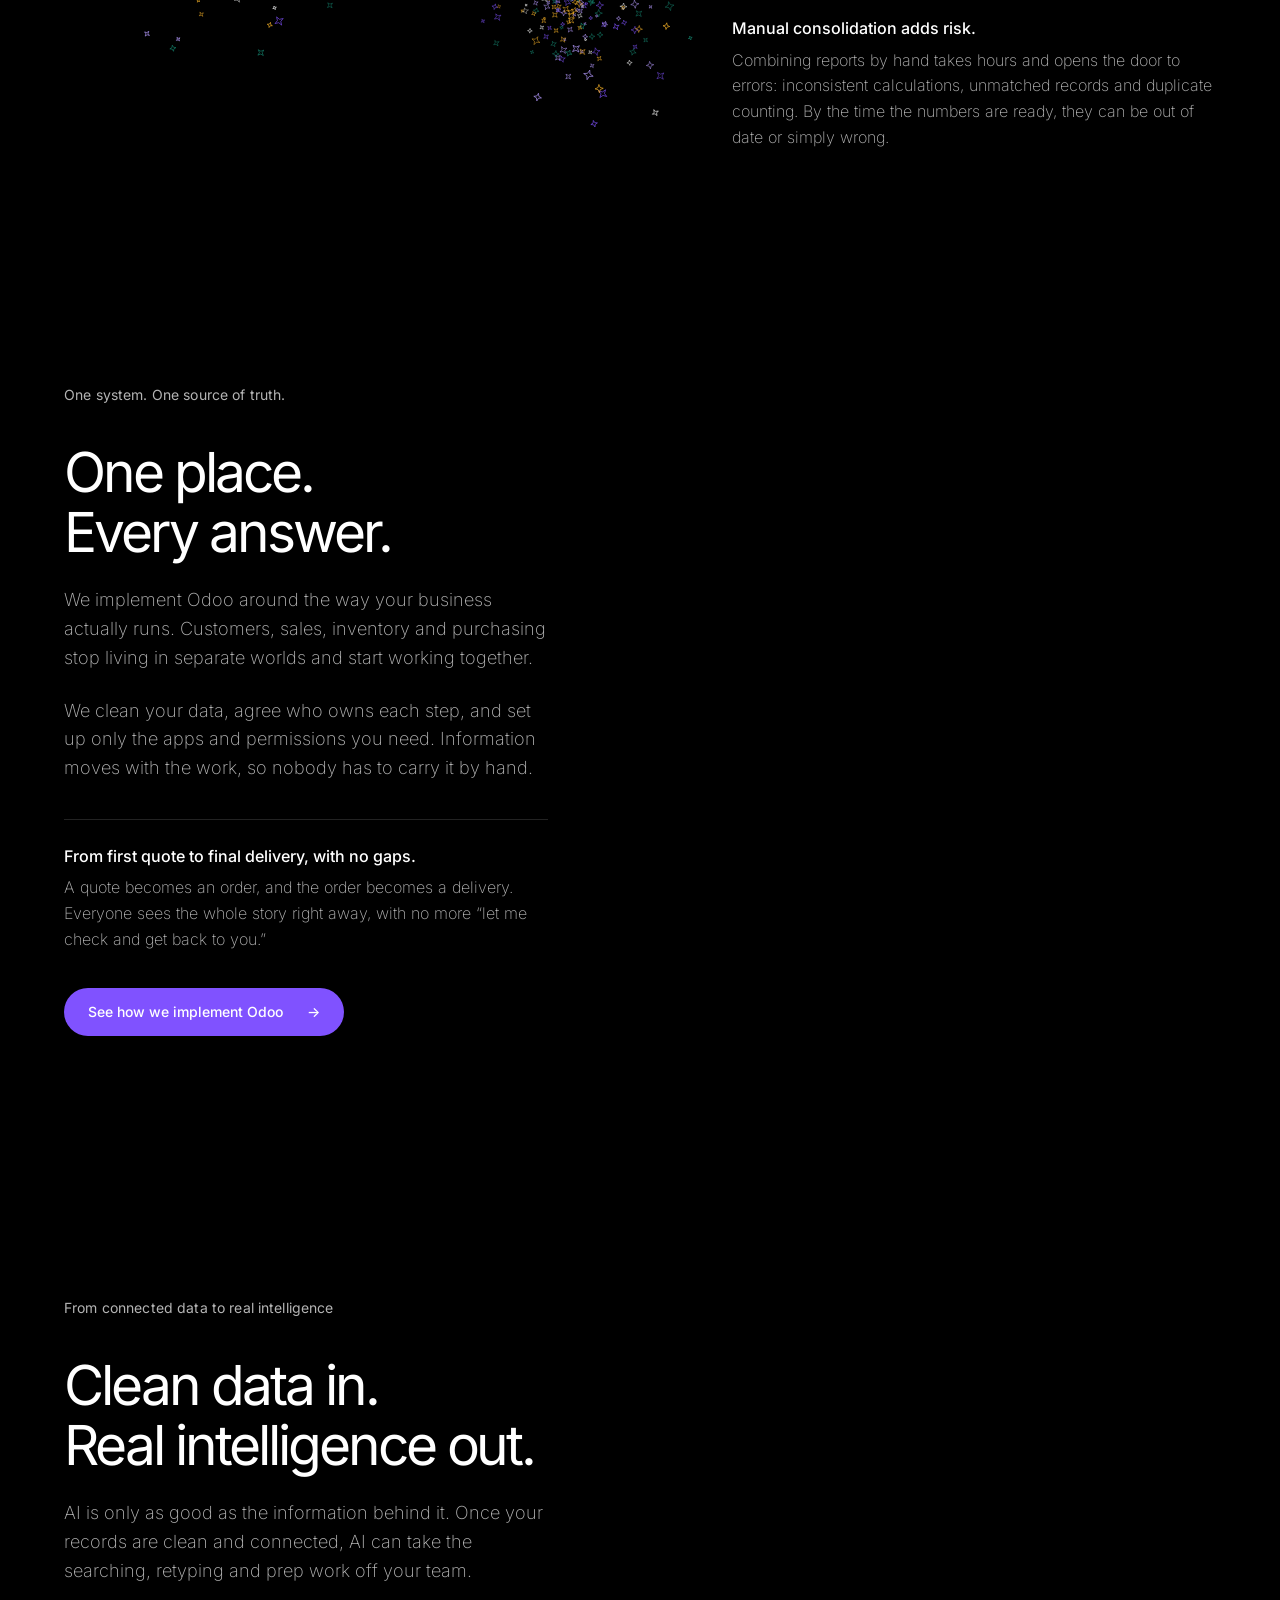
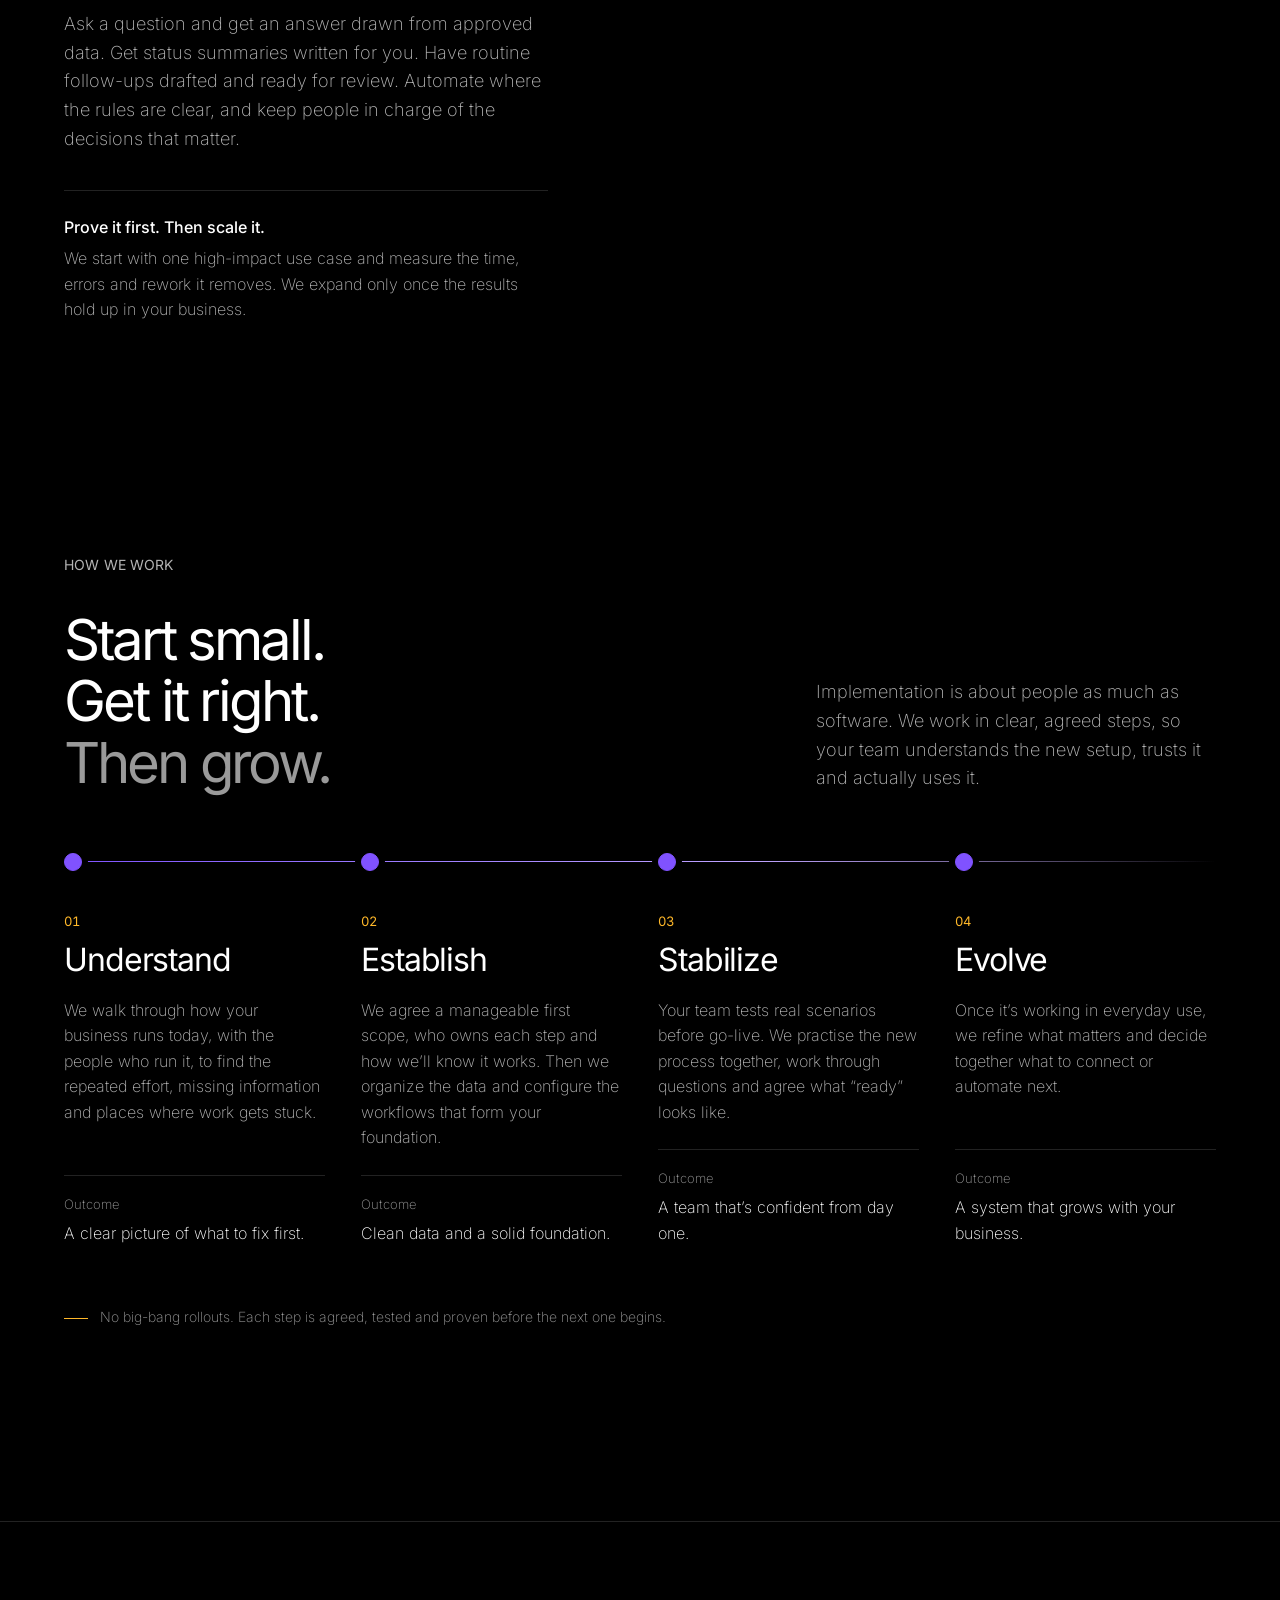
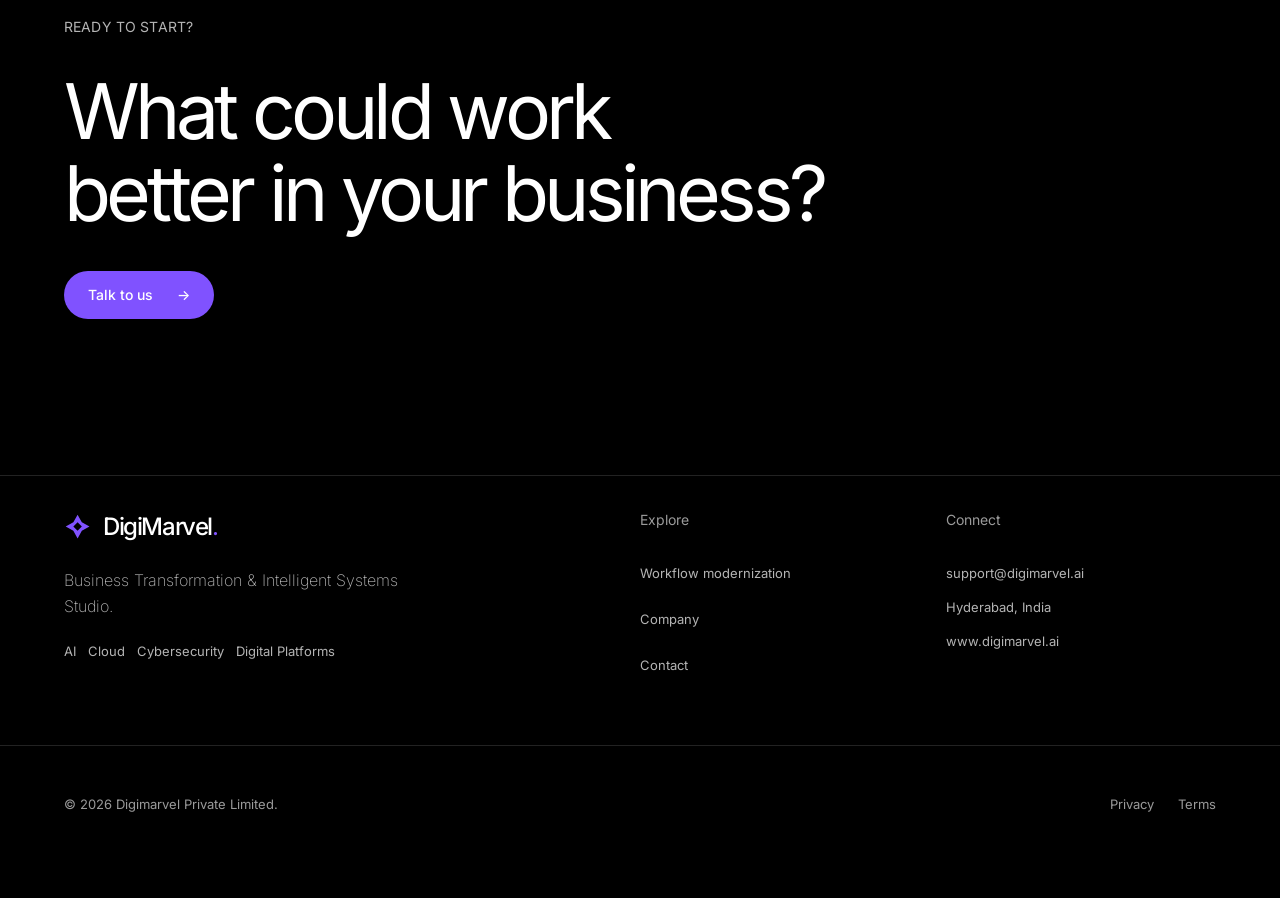
==== commit 5c2c10b6: "Add Talk to us page with Resend delivery Rebuild contact.html as a focused "Talk to us" page: labell" ====
--- a/index.html
+++ b/index.html
@@ -12,7 +12,7 @@
 <meta content="assets/og-card.svg" property="og:image"/>
 <link href="assets/favicon.svg" rel="icon" type="image/svg+xml"/>
 <link href="site.webmanifest" rel="manifest"/>
-<link as="font" crossorigin="" href="assets/inter-400.ttf" rel="preload" type="font/ttf"/><link href="assets/tokens.css?v=20261008-2" rel="stylesheet"/><link href="assets/base.css?v=20261008-2" rel="stylesheet"/><link href="assets/site.css?v=20261008-4" rel="stylesheet"/><link href="assets/data-story.css?v=20261008-5" rel="stylesheet"/>
+<link as="font" crossorigin="" href="assets/inter-400.ttf" rel="preload" type="font/ttf"/><link href="assets/tokens.css?v=20261008-2" rel="stylesheet"/><link href="assets/base.css?v=20261008-2" rel="stylesheet"/><link href="assets/site.css?v=20261008-6" rel="stylesheet"/><link href="assets/data-story.css?v=20261008-5" rel="stylesheet"/>
 <title>DigiMarvel | Business Transformation &amp; Intelligent Systems Studio</title>
 <script type="application/ld+json">
   {
@@ -41,7 +41,7 @@
 <nav aria-label="Primary navigation" class="main-nav" data-menu="" id="primary-menu">
 <a href="odoo.html">Workflow modernization</a>
 <a href="about.html">Company</a>
-<a class="nav-action" href="contact.html">Discuss a project <span>→</span></a>
+<a class="nav-action" href="contact.html">Talk to us <span>→</span></a>
 </nav>
 </div>
 </header>
@@ -54,7 +54,7 @@
 <h1>Run your business,<br/><em>not your software.</em></h1>
 <p class="hero-intro">We help growing businesses redesign how they operate, then implement it in Odoo, so their systems are simpler, connected, and ready to scale with automation and AI.</p>
 <div class="hero-actions">
-<a class="button button-primary" href="contact.html">Discuss a project <span>→</span></a>
+<a class="button button-primary" href="contact.html">Talk to us <span>→</span></a>
 <a class="button button-ghost" href="odoo.html">See how it works</a>
 </div>
 </div>
@@ -85,7 +85,7 @@
 </div></section>
 <section class="closing-block">
 <div class="container">
-<div class="footer-message"><span class="eyebrow">READY TO START?</span><h2>What could work<br/>better in your business?</h2><a class="button button-white" href="contact.html">Discuss a project <span>→</span></a></div>
+<div class="footer-message"><span class="eyebrow">READY TO START?</span><h2>What could work<br/>better in your business?</h2><a class="button button-white" href="contact.html">Talk to us <span>→</span></a></div>
 
 </div>
 </section>
@@ -117,7 +117,7 @@
 <div><a href="privacy.html">Privacy</a><a href="terms.html">Terms</a></div>
 </div>
 </footer>
-<script src="assets/site.js?v=20261008-2"></script>
+<script src="assets/site.js?v=20261008-4"></script>
 <script defer src="assets/data-story.js?v=20261008-2"></script>
 <script defer src="assets/hero-stars.js?v=20261008-2"></script>
 </body>
--- a/assets/site.css
+++ b/assets/site.css
@@ -1,7 +1,7 @@
 /* Hallmark · macrostructure: ruled narrative · tone: warm, approachable · anchor hue: violet · source copy: V2 */
-.hero-home{padding-block:var(--space-2xl) var(--space-3xl);position:relative}.hero-grid{display:grid;grid-template-columns:minmax(0,1fr);gap:var(--space-xl)}.hero-copy{position:relative;z-index:2}.hero-intro{max-width:38rem;margin-top:var(--space-xl);font-size:1.25rem;color:var(--color-muted)}.hero-actions{display:flex;flex-wrap:wrap;gap:var(--space-md);margin-block:var(--space-xl)}.hero-proof{display:flex;flex-wrap:wrap;gap:var(--space-xl);margin-top:var(--space-xl)}.hero-proof>div{display:flex;align-items:flex-start;gap:var(--space-sm);max-width:10rem;font-size:var(--text-small);line-height:1.5}.hero-proof strong{color:var(--color-amber);font-size:var(--text-small)}.hero-proof span{color:var(--color-quiet)}.hero-noise{display:none}.hero-art{height:24rem;position:relative;isolation:isolate;min-width:0}.hero-art canvas{position:absolute;inset:0;width:100%;height:100%}.hero-art.is-rendered .art-fallback{display:none}.art-labels{position:absolute;inset:0;pointer-events:none}.art-label{position:absolute;top:0;left:0;display:flex;align-items:baseline;gap:.5rem;font-size:var(--text-small);color:var(--color-muted);white-space:nowrap;opacity:0}.art-label b{font-weight:400;font-size:.6875rem;color:var(--color-quiet)}.art-label.is-current,.art-label.is-hover{color:var(--color-ink)}.art-label.is-current b{color:var(--color-amber)}.art-controls{position:absolute;left:0;right:0;bottom:0;display:flex;align-items:center;justify-content:space-between;gap:var(--space-sm)}.art-workflows{display:flex;flex-wrap:wrap}.art-workflows button{position:relative;min-height:2.75rem;padding:0 .5rem;border:0;background:none;color:var(--color-quiet);font-size:var(--text-small);font-weight:400}.art-workflows button:hover,.art-workflows button[aria-pressed=true]{color:var(--color-ink)}.art-workflows button[aria-pressed=true]:before,.art-workflows button[aria-pressed=true]:after{content:'';position:absolute;left:.5rem;right:.5rem;bottom:.55rem;height:1px;background:var(--color-rule)}.art-workflows button[aria-pressed=true]:after{background:var(--color-amber);transform:scaleX(var(--progress,1));transform-origin:left}.hero-art:not(.is-playing) .art-workflows button:after{transform:none}.motion-control{flex:none;border:1px solid var(--color-rule);background:var(--color-paper);color:var(--color-muted);width:2.75rem;height:2.75rem;border-radius:50%;font-size:1rem}.motion-control:hover{color:var(--color-ink);border-color:var(--color-muted)}.signal-strip{border-block:1px solid var(--color-rule);padding-block:var(--space-lg);margin-inline:var(--page-gutter)}.signal-track{display:flex;flex-wrap:wrap;gap:var(--space-sm) var(--space-lg);justify-content:center;font-size:var(--text-small);font-weight:400;color:var(--color-quiet);align-items:center}.signal-track i{width:3px;height:3px;background:var(--color-amber);border-radius:50%}.section{padding-block:var(--space-3xl)}.split-intro,.story-grid{display:grid;gap:var(--space-lg)}.split-intro h2{max-width:60rem}.lead{font-size:1.25rem;color:var(--color-muted);margin-top:var(--space-lg)}.lifecycle{display:grid;grid-template-columns:repeat(4,minmax(0,1fr));gap:var(--space-xl);margin-top:var(--space-2xl)}.lifecycle-item{border-top:1px solid var(--color-rule);padding-top:var(--space-lg)}.lifecycle-item>span{color:var(--color-amber);font-size:var(--text-small);font-weight:400}.lifecycle-item b{display:block;font-size:var(--text-subheading);margin-block:var(--space-md)}.lifecycle-item p{font-size:1rem;color:var(--color-muted)}.lifecycle-arrow{display:none}.section-heading{display:flex;justify-content:space-between;align-items:flex-end;gap:var(--space-2xl);margin-bottom:var(--space-2xl)}.section-heading>div{max-width:48rem}.section-heading>p{max-width:25rem;color:var(--color-muted)}.capability-grid,.solution-teasers,.values-grid,.mission-grid,.engagement-grid,.faq-grid{display:flex;flex-direction:column}.capability-card,.teaser,.value-card,.engagement-grid>article,.faq-grid>article{border-top:1px solid var(--color-rule);padding-block:var(--space-xl);display:grid;grid-template-columns:3rem minmax(0,1fr) minmax(0,1fr) auto;gap:var(--space-lg);align-items:baseline}.capability-card .card-top{display:flex;gap:var(--space-sm);align-items:center}.card-top>span,.teaser>span,.value-card>span,.engagement-grid>article>span{color:var(--color-amber);font-size:var(--text-small);font-weight:400}.card-top i{display:none}.capability-card p,.teaser p,.value-card p,.engagement-grid p,.faq-grid p{color:var(--color-muted);font-size:1rem}.capability-card a,.teaser a,.text-arrow{font-weight:400;font-size:var(--text-label);color:var(--color-muted);line-height:1.6}.text-arrow{display:block;margin-top:var(--space-lg)}.capability-card a:hover,.teaser a:hover,.text-arrow:hover{color:var(--color-amber)}.solution-teasers{margin-top:var(--space-2xl)}.page-hero{padding-block:var(--space-3xl);position:relative}.page-hero>.container{position:relative;z-index:1}.page-hero .art-fallback,.legal-page>.art-fallback{left:auto;right:var(--page-gutter);width:45%;opacity:.15;z-index:0}.page-hero p{max-width:45rem;color:var(--color-muted);margin-top:var(--space-xl)}.detail-grid{display:grid;grid-template-columns:8rem minmax(0,1fr);gap:var(--space-2xl);border-top:1px solid var(--color-rule);padding-top:var(--space-2xl)}.detail-index{display:flex;gap:var(--space-lg);align-items:flex-start;color:var(--color-amber);font-size:var(--text-label);font-weight:400}.detail-index i{font-style:normal;font-size:var(--text-subheading)}.detail-columns{display:grid;grid-template-columns:repeat(2,minmax(0,1fr));gap:var(--space-2xl);margin-top:var(--space-xl)}.detail-columns h3{font-size:1.25rem;margin-bottom:var(--space-md)}.detail-columns ul{list-style:none;padding:0;margin:0}.detail-columns li{border-top:1px solid var(--color-rule);padding-block:var(--space-sm);font-size:1rem;color:var(--color-muted);line-height:1.6}.detail-columns li:before{content:'↗';color:var(--color-amber);margin-right:var(--space-sm)}.engagement{display:grid;grid-template-columns:minmax(0,1fr) minmax(0,1.4fr);gap:var(--space-2xl)}.engagement-grid>article{grid-template-columns:2rem minmax(0,1fr)}.engagement-grid p{grid-column:2}.solution-detail-grid{display:grid;grid-template-columns:minmax(0,1fr) minmax(0,1fr);gap:var(--space-2xl);align-items:center;border-top:1px solid var(--color-rule);padding-top:var(--space-2xl)}.solution-detail-grid.reverse>.solution-copy{order:2}.solution-copy>.odoo-intro{color:var(--color-muted);margin-top:var(--space-lg)}.solution-tags,.security-rings{display:flex;flex-wrap:wrap;gap:var(--space-sm) var(--space-lg);margin-top:var(--space-xl);font-size:var(--text-label);font-weight:400;color:var(--color-muted)}.solution-tags span,.security-rings span{border-bottom:1px solid var(--color-rule);padding-block:var(--space-sm)}.security-rings span:before{content:'◦';margin-right:var(--space-sm);color:var(--color-amber)}.knowledge-flow{display:grid;grid-template-columns:minmax(0,1fr) 1.5rem minmax(0,1.1fr) 1.5rem minmax(0,1fr);gap:var(--space-xs);align-items:center}.flow-source,.flow-output{display:flex;flex-direction:column;gap:var(--space-md);text-align:center;font-size:var(--text-small);font-weight:400}.flow-source span,.flow-output span{border-bottom:1px solid var(--color-rule);padding-block:var(--space-xs)}.flow-source b,.flow-output b{color:var(--color-quiet);font-size:.7rem}.knowledge-flow .flow-line{display:flex;gap:3px}.knowledge-flow .flow-line i{width:3px;height:3px;background:var(--color-amber);border-radius:50%}.flow-core{border:1px solid var(--color-rule);border-radius:50%;aspect-ratio:1;display:flex;flex-direction:column;align-items:center;justify-content:center;gap:var(--space-xs)}.flow-core strong{font-size:var(--text-subheading)}.flow-core small{font-size:.6rem;text-align:center;line-height:1.5;color:var(--color-muted)}.before-after{display:grid;grid-template-columns:minmax(0,1fr) auto minmax(0,1fr);gap:var(--space-lg);align-items:center;margin-top:var(--space-xl)}.before-after>div{border-top:1px solid var(--color-rule);padding-top:var(--space-lg)}.before-after small{color:var(--color-amber);font-size:var(--text-small);font-weight:400}.before-after p{font-size:1rem;color:var(--color-muted);margin-top:var(--space-sm)}.before-after>span{color:var(--color-amber)}.workflow-board{display:grid;grid-template-columns:repeat(3,minmax(0,1fr));gap:var(--space-lg);align-self:start;padding-top:var(--space-xl)}.board-column>b{font-size:var(--text-label);display:block;color:var(--color-amber);padding-bottom:var(--space-md)}.board-column>span{display:block;border-top:1px solid var(--color-rule);padding-block:var(--space-lg);font-size:var(--text-small);font-weight:400;line-height:1.6;color:var(--color-muted)}.board-column .priority:before{content:'•';color:var(--color-amber);margin-right:var(--space-xs)}.maturity-header{display:flex;flex-wrap:wrap;justify-content:space-between;gap:var(--space-lg);padding-block:var(--space-lg);border-top:1px solid var(--color-rule)}.maturity-header b{font-size:var(--text-label)}.maturity-header>span{font-size:var(--text-small);color:var(--color-amber);font-weight:400}.maturity-row{display:grid;grid-template-columns:2rem minmax(0,1fr) auto;gap:var(--space-sm);align-items:center;padding-block:var(--space-xl);border-top:1px solid var(--color-rule)}.maturity-row>span{color:var(--color-amber);font-size:var(--text-small);font-weight:400}.maturity-row small{display:block;color:var(--color-muted);font-size:var(--text-small);margin-top:var(--space-sm)}.maturity-row i{font-style:normal;color:var(--color-teal)}.story-copy p{margin-top:var(--space-lg);color:var(--color-muted)}.mission-card{border-top:1px solid var(--color-rule);padding-block:var(--space-xl);display:grid;grid-template-columns:8rem minmax(0,1fr);gap:var(--space-xl)}.mission-card>span{font-size:var(--text-label);font-weight:400;color:var(--color-amber)}.value-card{grid-template-columns:3rem minmax(0,1fr) minmax(0,1fr)}.company-map{display:grid;grid-template-columns:minmax(0,1fr) minmax(0,1fr);gap:var(--space-2xl)}.company-map p{margin-top:var(--space-lg);color:var(--color-muted)}.map-grid{display:flex;flex-direction:column}.map-grid>span{font-size:1rem;padding-block:var(--space-md);border-top:1px solid var(--color-rule);color:var(--color-quiet)}.map-grid>.primary{color:var(--color-ink);font-weight:400}.map-grid>.primary:before{content:'•';color:var(--color-amber);margin-right:var(--space-sm)}.contact-grid{display:grid;grid-template-columns:minmax(0,1fr) minmax(0,1fr);gap:var(--space-2xl)}.contact-info>p{margin-top:var(--space-xl);color:var(--color-muted)}.contact-method{margin-top:var(--space-xl);padding-top:var(--space-lg);border-top:1px solid var(--color-rule)}.contact-method>span{display:block;color:var(--color-amber);font-weight:400;font-size:var(--text-label);margin-bottom:var(--space-sm)}.contact-method a{overflow-wrap:anywhere}.contact-form{display:flex;flex-direction:column;gap:var(--space-lg)}.contact-form label{font-size:var(--text-label);font-weight:400;line-height:1.6}.contact-form input,.contact-form textarea{margin-top:var(--space-sm)}.contact-form .button{align-self:flex-start}.faq-grid>article{grid-template-columns:minmax(0,1fr) minmax(0,1fr)}.legal-page{padding-block:var(--space-3xl);position:relative}.legal-page>.container{position:relative;z-index:1}.legal-page h2{font-size:var(--text-subheading);margin-top:var(--space-2xl)}.legal-page p{color:var(--color-muted);margin-top:var(--space-lg)}.legal-updated{padding-block:var(--space-lg);border-block:1px solid var(--color-rule);font-size:1rem}.legal-page a{text-decoration:underline;text-decoration-color:var(--color-amber);text-underline-offset:.3rem}.back-link{padding-top:var(--space-xl);font-size:var(--text-label);font-weight:400;color:var(--color-quiet)}.reveal{opacity:1}.has-motion .reveal{opacity:0;transform:translateY(12px);transition:opacity .6s var(--ease-out),transform .6s var(--ease-out)}.has-motion .reveal.visible{opacity:1;transform:none}
+.hero-home{padding-block:var(--space-2xl) var(--space-3xl);position:relative}.hero-grid{display:grid;grid-template-columns:minmax(0,1fr);gap:var(--space-xl)}.hero-copy{position:relative;z-index:2}.hero-intro{max-width:38rem;margin-top:var(--space-xl);font-size:1.25rem;color:var(--color-muted)}.hero-actions{display:flex;flex-wrap:wrap;gap:var(--space-md);margin-block:var(--space-xl)}.hero-proof{display:flex;flex-wrap:wrap;gap:var(--space-xl);margin-top:var(--space-xl)}.hero-proof>div{display:flex;align-items:flex-start;gap:var(--space-sm);max-width:10rem;font-size:var(--text-small);line-height:1.5}.hero-proof strong{color:var(--color-amber);font-size:var(--text-small)}.hero-proof span{color:var(--color-quiet)}.hero-noise{display:none}.hero-art{height:24rem;position:relative;isolation:isolate;min-width:0}.hero-art canvas{position:absolute;inset:0;width:100%;height:100%}.hero-art.is-rendered .art-fallback{display:none}.art-labels{position:absolute;inset:0;pointer-events:none}.art-label{position:absolute;top:0;left:0;display:flex;align-items:baseline;gap:.5rem;font-size:var(--text-small);color:var(--color-muted);white-space:nowrap;opacity:0}.art-label b{font-weight:400;font-size:.6875rem;color:var(--color-quiet)}.art-label.is-current,.art-label.is-hover{color:var(--color-ink)}.art-label.is-current b{color:var(--color-amber)}.art-controls{position:absolute;left:0;right:0;bottom:0;display:flex;align-items:center;justify-content:space-between;gap:var(--space-sm)}.art-workflows{display:flex;flex-wrap:wrap}.art-workflows button{position:relative;min-height:2.75rem;padding:0 .5rem;border:0;background:none;color:var(--color-quiet);font-size:var(--text-small);font-weight:400}.art-workflows button:hover,.art-workflows button[aria-pressed=true]{color:var(--color-ink)}.art-workflows button[aria-pressed=true]:before,.art-workflows button[aria-pressed=true]:after{content:'';position:absolute;left:.5rem;right:.5rem;bottom:.55rem;height:1px;background:var(--color-rule)}.art-workflows button[aria-pressed=true]:after{background:var(--color-amber);transform:scaleX(var(--progress,1));transform-origin:left}.hero-art:not(.is-playing) .art-workflows button:after{transform:none}.motion-control{flex:none;border:1px solid var(--color-rule);background:var(--color-paper);color:var(--color-muted);width:2.75rem;height:2.75rem;border-radius:50%;font-size:1rem}.motion-control:hover{color:var(--color-ink);border-color:var(--color-muted)}.signal-strip{border-block:1px solid var(--color-rule);padding-block:var(--space-lg);margin-inline:var(--page-gutter)}.signal-track{display:flex;flex-wrap:wrap;gap:var(--space-sm) var(--space-lg);justify-content:center;font-size:var(--text-small);font-weight:400;color:var(--color-quiet);align-items:center}.signal-track i{width:3px;height:3px;background:var(--color-amber);border-radius:50%}.section{padding-block:var(--space-3xl)}.split-intro,.story-grid{display:grid;gap:var(--space-lg)}.split-intro h2{max-width:60rem}.lead{font-size:1.25rem;color:var(--color-muted);margin-top:var(--space-lg)}.lifecycle{display:grid;grid-template-columns:repeat(4,minmax(0,1fr));gap:var(--space-xl);margin-top:var(--space-2xl)}.lifecycle-item{border-top:1px solid var(--color-rule);padding-top:var(--space-lg)}.lifecycle-item>span{color:var(--color-amber);font-size:var(--text-small);font-weight:400}.lifecycle-item b{display:block;font-size:var(--text-subheading);margin-block:var(--space-md)}.lifecycle-item p{font-size:1rem;color:var(--color-muted)}.lifecycle-arrow{display:none}.section-heading{display:flex;justify-content:space-between;align-items:flex-end;gap:var(--space-2xl);margin-bottom:var(--space-2xl)}.section-heading>div{max-width:48rem}.section-heading>p{max-width:25rem;color:var(--color-muted)}.capability-grid,.solution-teasers,.values-grid,.mission-grid,.engagement-grid,.faq-grid{display:flex;flex-direction:column}.capability-card,.teaser,.value-card,.engagement-grid>article,.faq-grid>article{border-top:1px solid var(--color-rule);padding-block:var(--space-xl);display:grid;grid-template-columns:3rem minmax(0,1fr) minmax(0,1fr) auto;gap:var(--space-lg);align-items:baseline}.capability-card .card-top{display:flex;gap:var(--space-sm);align-items:center}.card-top>span,.teaser>span,.value-card>span,.engagement-grid>article>span{color:var(--color-amber);font-size:var(--text-small);font-weight:400}.card-top i{display:none}.capability-card p,.teaser p,.value-card p,.engagement-grid p,.faq-grid p{color:var(--color-muted);font-size:1rem}.capability-card a,.teaser a,.text-arrow{font-weight:400;font-size:var(--text-label);color:var(--color-muted);line-height:1.6}.text-arrow{display:block;margin-top:var(--space-lg)}.capability-card a:hover,.teaser a:hover,.text-arrow:hover{color:var(--color-amber)}.solution-teasers{margin-top:var(--space-2xl)}.page-hero{padding-block:var(--space-3xl);position:relative}.page-hero>.container{position:relative;z-index:1}.page-hero .art-fallback,.legal-page>.art-fallback{left:auto;right:var(--page-gutter);width:45%;opacity:.15;z-index:0}.page-hero p{max-width:45rem;color:var(--color-muted);margin-top:var(--space-xl)}.detail-grid{display:grid;grid-template-columns:8rem minmax(0,1fr);gap:var(--space-2xl);border-top:1px solid var(--color-rule);padding-top:var(--space-2xl)}.detail-index{display:flex;gap:var(--space-lg);align-items:flex-start;color:var(--color-amber);font-size:var(--text-label);font-weight:400}.detail-index i{font-style:normal;font-size:var(--text-subheading)}.detail-columns{display:grid;grid-template-columns:repeat(2,minmax(0,1fr));gap:var(--space-2xl);margin-top:var(--space-xl)}.detail-columns h3{font-size:1.25rem;margin-bottom:var(--space-md)}.detail-columns ul{list-style:none;padding:0;margin:0}.detail-columns li{border-top:1px solid var(--color-rule);padding-block:var(--space-sm);font-size:1rem;color:var(--color-muted);line-height:1.6}.detail-columns li:before{content:'↗';color:var(--color-amber);margin-right:var(--space-sm)}.engagement{display:grid;grid-template-columns:minmax(0,1fr) minmax(0,1.4fr);gap:var(--space-2xl)}.engagement-grid>article{grid-template-columns:2rem minmax(0,1fr)}.engagement-grid p{grid-column:2}.solution-detail-grid{display:grid;grid-template-columns:minmax(0,1fr) minmax(0,1fr);gap:var(--space-2xl);align-items:center;border-top:1px solid var(--color-rule);padding-top:var(--space-2xl)}.solution-detail-grid.reverse>.solution-copy{order:2}.solution-copy>.odoo-intro{color:var(--color-muted);margin-top:var(--space-lg)}.solution-tags,.security-rings{display:flex;flex-wrap:wrap;gap:var(--space-sm) var(--space-lg);margin-top:var(--space-xl);font-size:var(--text-label);font-weight:400;color:var(--color-muted)}.solution-tags span,.security-rings span{border-bottom:1px solid var(--color-rule);padding-block:var(--space-sm)}.security-rings span:before{content:'◦';margin-right:var(--space-sm);color:var(--color-amber)}.knowledge-flow{display:grid;grid-template-columns:minmax(0,1fr) 1.5rem minmax(0,1.1fr) 1.5rem minmax(0,1fr);gap:var(--space-xs);align-items:center}.flow-source,.flow-output{display:flex;flex-direction:column;gap:var(--space-md);text-align:center;font-size:var(--text-small);font-weight:400}.flow-source span,.flow-output span{border-bottom:1px solid var(--color-rule);padding-block:var(--space-xs)}.flow-source b,.flow-output b{color:var(--color-quiet);font-size:.7rem}.knowledge-flow .flow-line{display:flex;gap:3px}.knowledge-flow .flow-line i{width:3px;height:3px;background:var(--color-amber);border-radius:50%}.flow-core{border:1px solid var(--color-rule);border-radius:50%;aspect-ratio:1;display:flex;flex-direction:column;align-items:center;justify-content:center;gap:var(--space-xs)}.flow-core strong{font-size:var(--text-subheading)}.flow-core small{font-size:.6rem;text-align:center;line-height:1.5;color:var(--color-muted)}.before-after{display:grid;grid-template-columns:minmax(0,1fr) auto minmax(0,1fr);gap:var(--space-lg);align-items:center;margin-top:var(--space-xl)}.before-after>div{border-top:1px solid var(--color-rule);padding-top:var(--space-lg)}.before-after small{color:var(--color-amber);font-size:var(--text-small);font-weight:400}.before-after p{font-size:1rem;color:var(--color-muted);margin-top:var(--space-sm)}.before-after>span{color:var(--color-amber)}.workflow-board{display:grid;grid-template-columns:repeat(3,minmax(0,1fr));gap:var(--space-lg);align-self:start;padding-top:var(--space-xl)}.board-column>b{font-size:var(--text-label);display:block;color:var(--color-amber);padding-bottom:var(--space-md)}.board-column>span{display:block;border-top:1px solid var(--color-rule);padding-block:var(--space-lg);font-size:var(--text-small);font-weight:400;line-height:1.6;color:var(--color-muted)}.board-column .priority:before{content:'•';color:var(--color-amber);margin-right:var(--space-xs)}.maturity-header{display:flex;flex-wrap:wrap;justify-content:space-between;gap:var(--space-lg);padding-block:var(--space-lg);border-top:1px solid var(--color-rule)}.maturity-header b{font-size:var(--text-label)}.maturity-header>span{font-size:var(--text-small);color:var(--color-amber);font-weight:400}.maturity-row{display:grid;grid-template-columns:2rem minmax(0,1fr) auto;gap:var(--space-sm);align-items:center;padding-block:var(--space-xl);border-top:1px solid var(--color-rule)}.maturity-row>span{color:var(--color-amber);font-size:var(--text-small);font-weight:400}.maturity-row small{display:block;color:var(--color-muted);font-size:var(--text-small);margin-top:var(--space-sm)}.maturity-row i{font-style:normal;color:var(--color-teal)}.story-copy p{margin-top:var(--space-lg);color:var(--color-muted)}.mission-card{border-top:1px solid var(--color-rule);padding-block:var(--space-xl);display:grid;grid-template-columns:8rem minmax(0,1fr);gap:var(--space-xl)}.mission-card>span{font-size:var(--text-label);font-weight:400;color:var(--color-amber)}.value-card{grid-template-columns:3rem minmax(0,1fr) minmax(0,1fr)}.company-map{display:grid;grid-template-columns:minmax(0,1fr) minmax(0,1fr);gap:var(--space-2xl)}.company-map p{margin-top:var(--space-lg);color:var(--color-muted)}.map-grid{display:flex;flex-direction:column}.map-grid>span{font-size:1rem;padding-block:var(--space-md);border-top:1px solid var(--color-rule);color:var(--color-quiet)}.map-grid>.primary{color:var(--color-ink);font-weight:400}.map-grid>.primary:before{content:'•';color:var(--color-amber);margin-right:var(--space-sm)}.faq-grid>article{grid-template-columns:minmax(0,1fr) minmax(0,1fr)}.legal-page{padding-block:var(--space-3xl);position:relative}.legal-page>.container{position:relative;z-index:1}.legal-page h2{font-size:var(--text-subheading);margin-top:var(--space-2xl)}.legal-page p{color:var(--color-muted);margin-top:var(--space-lg)}.legal-updated{padding-block:var(--space-lg);border-block:1px solid var(--color-rule);font-size:1rem}.legal-page a{text-decoration:underline;text-decoration-color:var(--color-amber);text-underline-offset:.3rem}.back-link{padding-top:var(--space-xl);font-size:var(--text-label);font-weight:400;color:var(--color-quiet)}.reveal{opacity:1}.has-motion .reveal{opacity:0;transform:translateY(12px);transition:opacity .6s var(--ease-out),transform .6s var(--ease-out)}.has-motion .reveal.visible{opacity:1;transform:none}
 @media(min-width:64rem){.hero-grid{grid-template-columns:minmax(0,1.25fr) minmax(0,1fr)}.hero-home{padding-top:var(--space-3xl)}.hero-home h1{font-size:min(var(--text-display),5.1rem)}.hero-art{height:36rem}.hero-copy{align-self:center}.split-intro{max-width:75rem}.story-grid{max-width:75rem}}
-@media(max-width:63.99rem){.hero-art{height:30rem}.section-heading{display:block}.section-heading>p{margin-top:var(--space-lg);max-width:40rem}.capability-card,.teaser{grid-template-columns:2rem minmax(0,1fr)}.capability-card p,.teaser p,.capability-card a,.teaser a{grid-column:2}.solution-detail-grid,.company-map,.contact-grid,.engagement{grid-template-columns:minmax(0,1fr);gap:var(--space-2xl)}.solution-detail-grid.reverse>.solution-copy{order:initial}.detail-grid{grid-template-columns:3rem minmax(0,1fr);gap:var(--space-lg)}.detail-index{flex-direction:column}.lifecycle{grid-template-columns:repeat(2,minmax(0,1fr))}}
+@media(max-width:63.99rem){.hero-art{height:30rem}.section-heading{display:block}.section-heading>p{margin-top:var(--space-lg);max-width:40rem}.capability-card,.teaser{grid-template-columns:2rem minmax(0,1fr)}.capability-card p,.teaser p,.capability-card a,.teaser a{grid-column:2}.solution-detail-grid,.company-map,.engagement{grid-template-columns:minmax(0,1fr);gap:var(--space-2xl)}.solution-detail-grid.reverse>.solution-copy{order:initial}.detail-grid{grid-template-columns:3rem minmax(0,1fr);gap:var(--space-lg)}.detail-index{flex-direction:column}.lifecycle{grid-template-columns:repeat(2,minmax(0,1fr))}}
 @media(max-width:47.99rem){.hero-art{height:24rem}.section{padding-block:var(--space-2xl)}.page-hero{padding-block:var(--space-2xl)}.detail-grid{grid-template-columns:minmax(0,1fr)}.detail-index{flex-direction:row}.detail-columns{grid-template-columns:minmax(0,1fr)}.value-card{grid-template-columns:2rem minmax(0,1fr)}.value-card p{grid-column:2}.faq-grid>article,.mission-card{grid-template-columns:minmax(0,1fr)}.lifecycle{grid-template-columns:minmax(0,1fr)}.signal-track{justify-content:flex-start}.signal-track i{display:none}.workflow-board{gap:var(--space-sm)}.before-after{gap:var(--space-sm)}.legal-page{padding-block:var(--space-2xl)}.legal-page>.art-fallback{width:70%;height:18rem}.knowledge-flow{gap:3px;grid-template-columns:minmax(0,1fr) .75rem minmax(0,1.1fr) .75rem minmax(0,1fr)}.knowledge-flow .flow-line{gap:2px}.flow-core small{font-size:.5rem}}
 @media(prefers-reduced-motion:reduce){.has-motion .reveal{opacity:1;transform:none;transition:none}}
 @media(min-width:64rem){.hero-home h1{font-size:clamp(2.5rem,5vw,5.1rem)}}
@@ -35,3 +35,35 @@
 .has-motion .how-steps:after{transform:scaleY(0)}
 .has-motion .how-steps.visible:after{transform:none}
 .how-step{padding:0 0 0 var(--space-2xl)}}
+
+/* Talk to us: one focused form with labels beside fields, contact details alongside. */
+.talk-page{padding-block:var(--space-2xl) var(--space-3xl)}
+.talk-grid{display:grid;grid-template-columns:minmax(0,1.6fr) minmax(0,1fr);gap:var(--space-3xl);align-items:start}
+.talk-intro h1{font-size:var(--text-heading);line-height:1.05}
+.talk-intro p{max-width:38rem;margin-top:var(--space-lg);color:var(--color-muted)}
+.talk-form{position:relative;display:flex;flex-direction:column;gap:var(--space-md);margin-top:var(--space-2xl)}
+.talk-row{display:grid;grid-template-columns:11rem minmax(0,1fr);gap:var(--space-lg);align-items:start}
+.talk-row>label{padding-top:.7rem;font-size:var(--text-label);font-weight:400;line-height:1.5}
+.talk-row abbr{text-decoration:none;color:var(--color-amber)}
+.talk-form select{appearance:none;padding-right:2.5rem;background-image:linear-gradient(45deg,transparent 50%,var(--color-muted) 50%),linear-gradient(135deg,var(--color-muted) 50%,transparent 50%);background-position:calc(100% - 1.2rem) 50%,calc(100% - .9rem) 50%;background-size:.3rem .3rem;background-repeat:no-repeat}
+.talk-form input:focus,.talk-form select:focus,.talk-form textarea:focus{border-color:var(--color-ink)}
+.talk-form [aria-invalid=true]{border-color:var(--color-error)}
+.talk-trap{position:absolute;left:-9999px;width:1px;height:1px;overflow:hidden}
+.talk-status{margin-top:var(--space-md);font-size:var(--text-label);font-weight:400;line-height:1.5}
+.talk-status:empty{display:none}
+.talk-status.is-pending{color:var(--color-muted)}
+.talk-status.is-success{color:var(--color-success)}
+.talk-status.is-error{color:var(--color-error)}
+.talk-status a{text-decoration:underline;text-underline-offset:.2em}
+#sent,#send-failed{display:none}
+#sent:target,#send-failed:target{display:block}
+.talk-submit{margin-top:var(--space-sm)}
+.talk-submit .form-note{margin-block:var(--space-md) 0;max-width:30rem}
+.talk-aside{display:flex;flex-direction:column;gap:var(--space-xl);padding-top:calc(var(--text-heading) * 1.05 + var(--space-xl))}
+.talk-detail{border-top:1px solid var(--color-rule);padding-top:var(--space-lg)}
+.talk-detail h2{font-size:var(--text-label);font-weight:500;letter-spacing:0;line-height:1.5;margin-bottom:var(--space-sm)}
+.talk-detail p{font-size:1rem;color:var(--color-muted)}
+.talk-detail a{font-size:1rem;color:var(--color-lilac);overflow-wrap:anywhere}
+.talk-detail a:hover{color:var(--color-amber)}
+@media(max-width:63.99rem){.talk-grid{grid-template-columns:minmax(0,1fr);gap:var(--space-2xl)}.talk-aside{padding-top:0}}
+@media(max-width:47.99rem){.talk-row{grid-template-columns:minmax(0,1fr);gap:var(--space-xs)}.talk-row>label{padding-top:0}.talk-submit>span{display:none}}
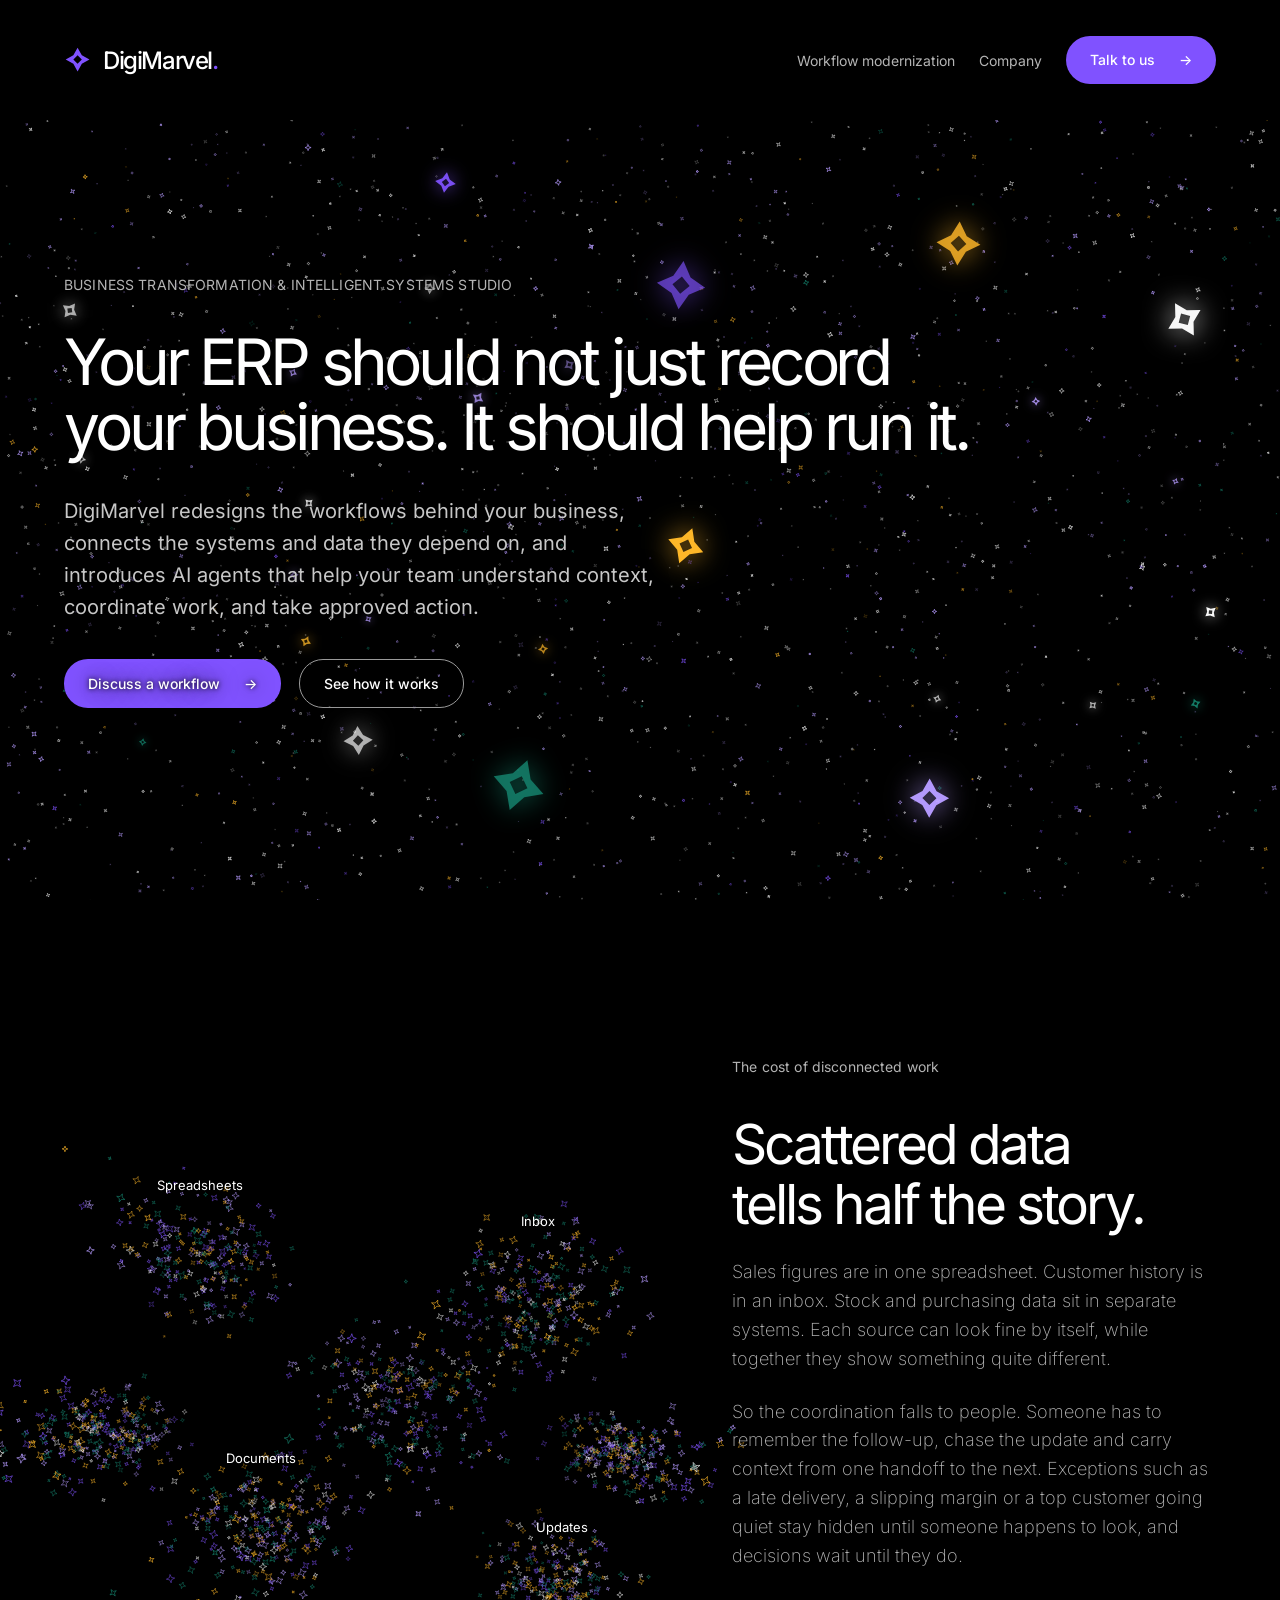
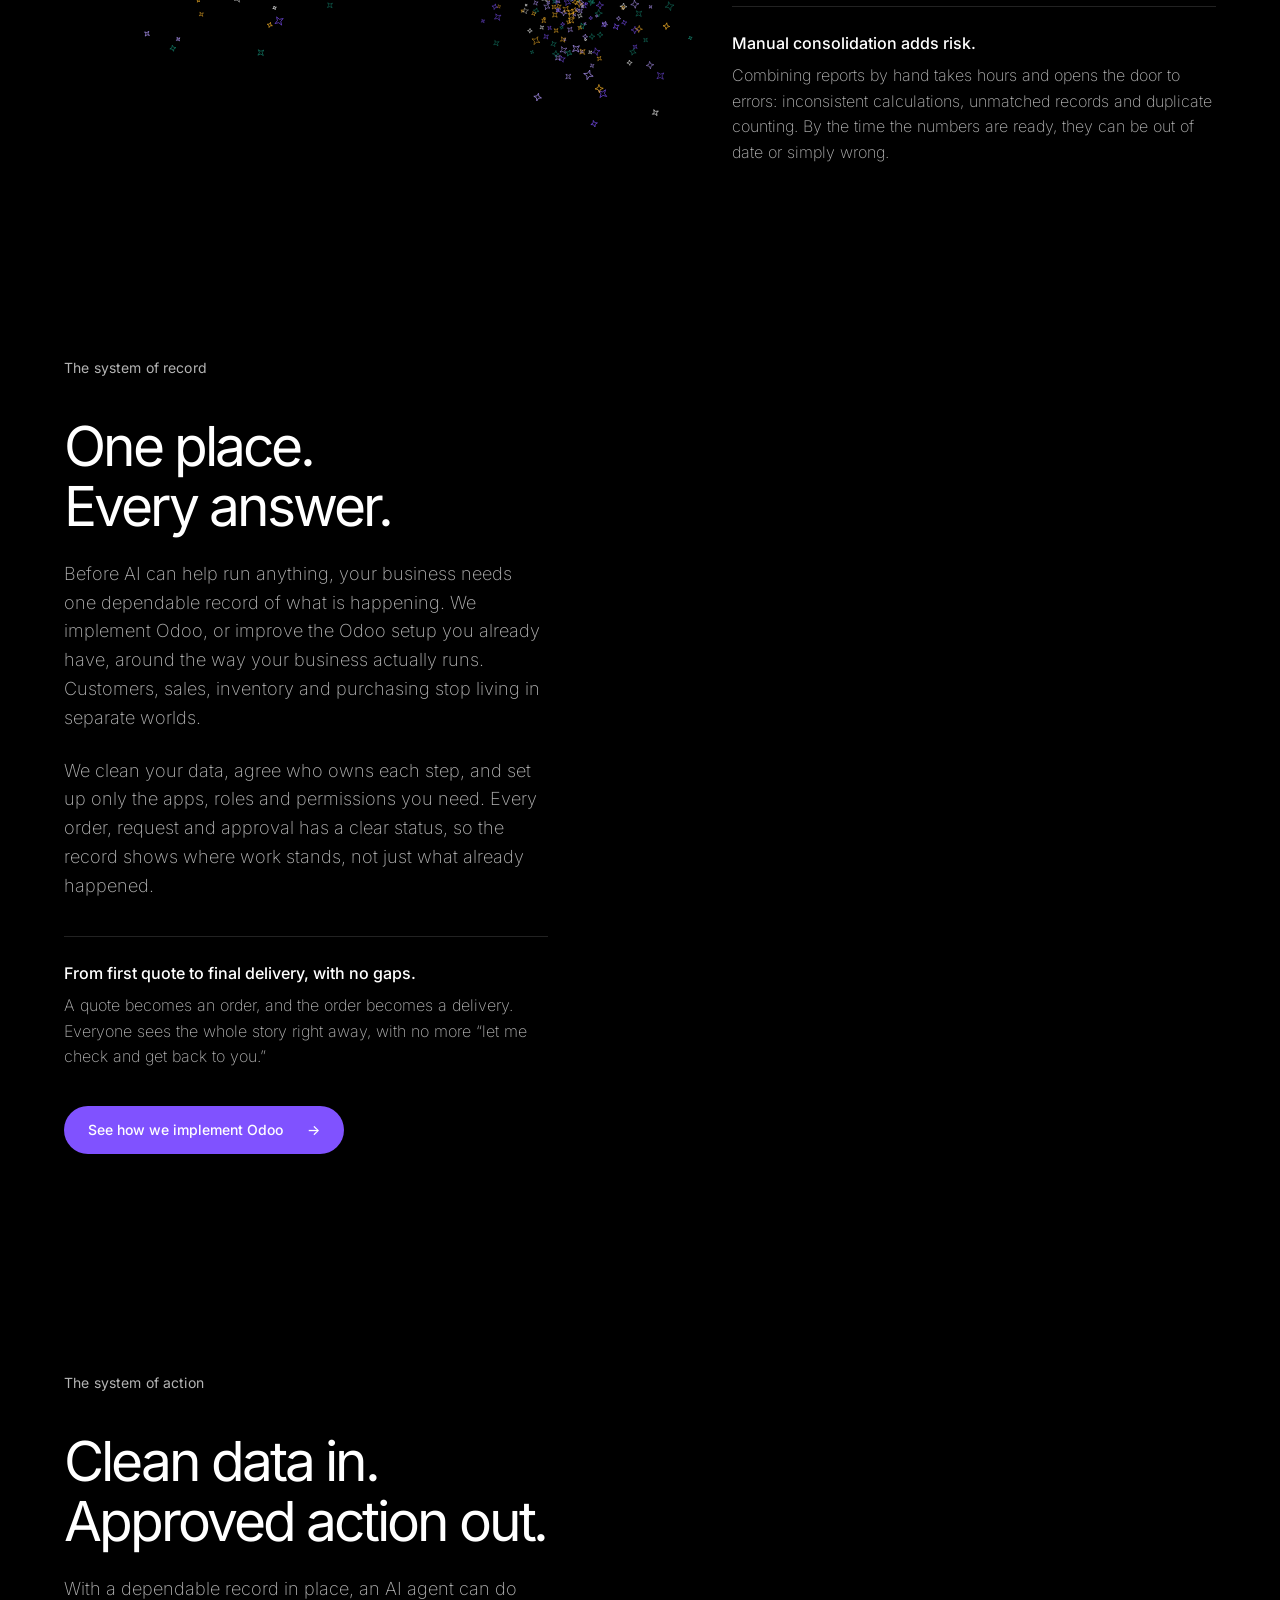
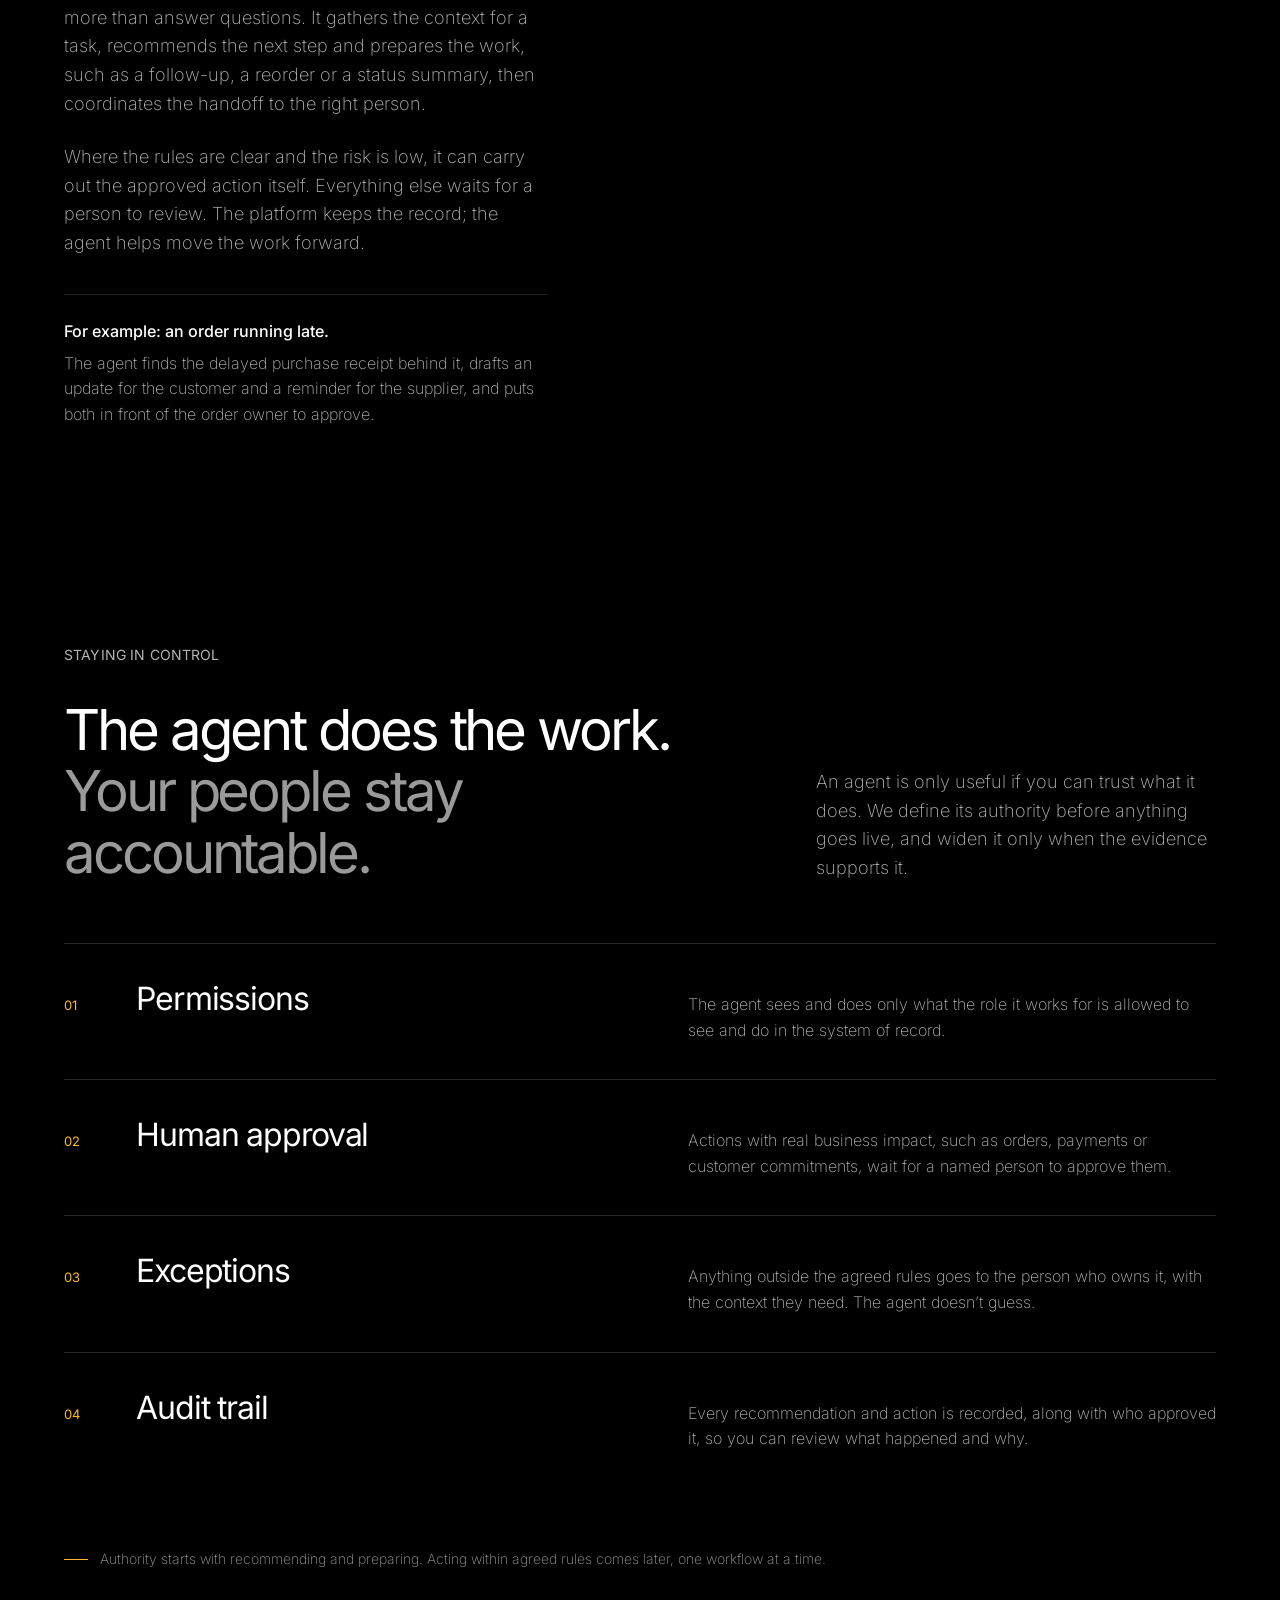
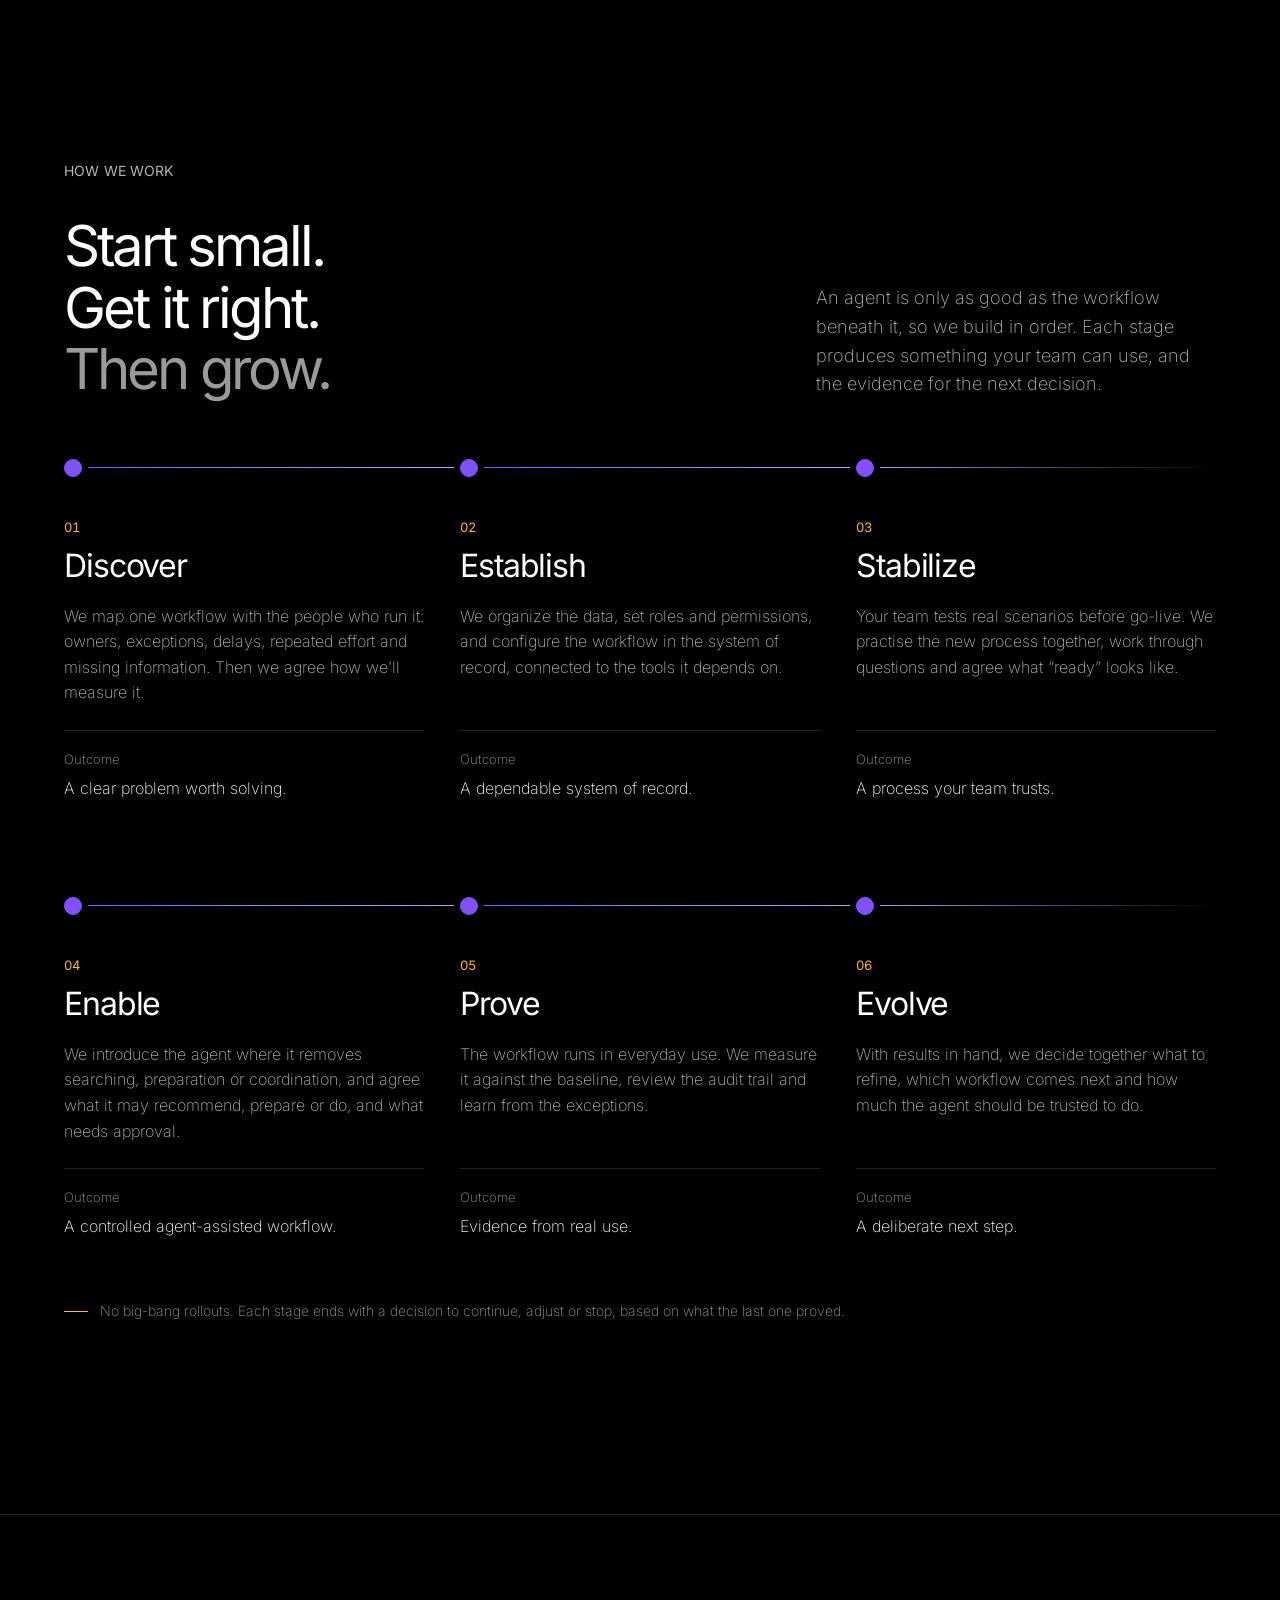
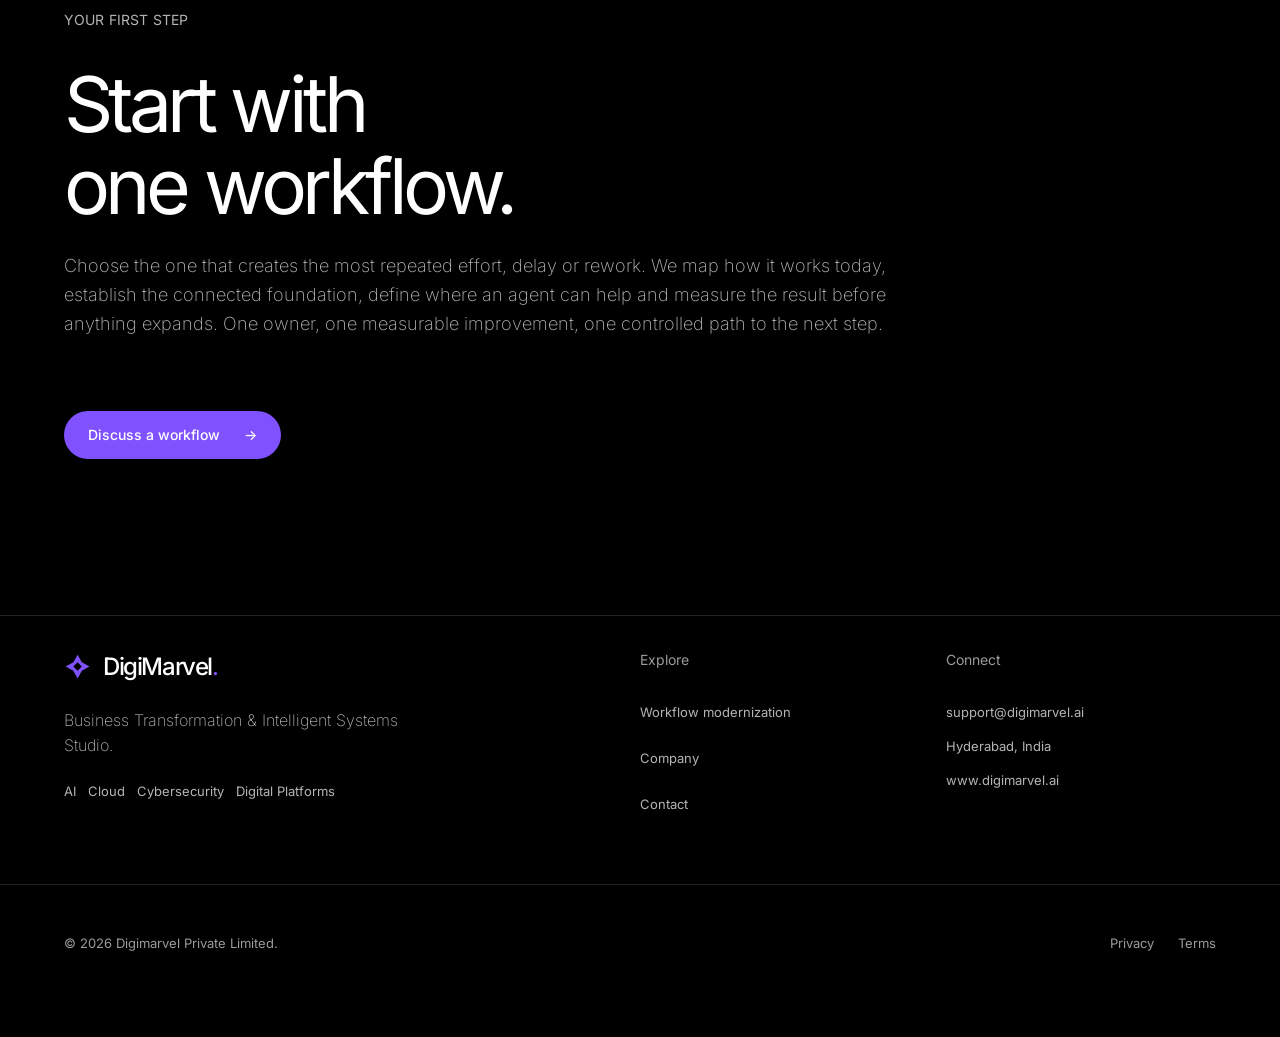
==== commit cfc21796: "Align site copy with the Positioning Foundation Rework the homepage into the recommended sequence: h" ====
--- a/index.html
+++ b/index.html
@@ -5,14 +5,14 @@
 <meta charset="utf-8"/>
 <meta content="width=device-width, initial-scale=1" name="viewport"/>
 <meta content="#000000" name="theme-color"/>
-<meta content="DigiMarvel helps growing businesses redesign operations and implement connected systems for simpler, more efficient, scalable work." name="description"/>
+<meta content="DigiMarvel helps growing businesses redesign how they operate and turn important processes into connected, agent-enabled workflows." name="description"/>
 <meta content="DigiMarvel | Business Transformation &amp; Intelligent Systems Studio" property="og:title"/>
-<meta content="DigiMarvel helps growing businesses redesign operations and implement connected systems for simpler, more efficient, scalable work." property="og:description"/>
+<meta content="DigiMarvel helps growing businesses redesign how they operate and turn important processes into connected, agent-enabled workflows." property="og:description"/>
 <meta content="website" property="og:type"/>
 <meta content="assets/og-card.svg" property="og:image"/>
 <link href="assets/favicon.svg" rel="icon" type="image/svg+xml"/>
 <link href="site.webmanifest" rel="manifest"/>
-<link as="font" crossorigin="" href="assets/inter-400.ttf" rel="preload" type="font/ttf"/><link href="assets/tokens.css?v=20261008-2" rel="stylesheet"/><link href="assets/base.css?v=20261008-2" rel="stylesheet"/><link href="assets/site.css?v=20261008-6" rel="stylesheet"/><link href="assets/data-story.css?v=20261008-5" rel="stylesheet"/>
+<link as="font" crossorigin="" href="assets/inter-400.ttf" rel="preload" type="font/ttf"/><link href="assets/tokens.css?v=20261008-2" rel="stylesheet"/><link href="assets/base.css?v=20261008-2" rel="stylesheet"/><link href="assets/site.css?v=20261008-7" rel="stylesheet"/><link href="assets/data-story.css?v=20261008-5" rel="stylesheet"/>
 <title>DigiMarvel | Business Transformation &amp; Intelligent Systems Studio</title>
 <script type="application/ld+json">
   {
@@ -21,7 +21,7 @@
     "name": "Digimarvel Private Limited",
     "url": "https://www.digimarvel.ai",
     "email": "support@digimarvel.ai",
-    "description": "DigiMarvel is a Business Transformation & Intelligent Systems Studio that helps growing businesses redesign how they operate and implement connected systems that make those operations simpler, more efficient, and scalable.",
+    "description": "DigiMarvel is a Business Transformation & Intelligent Systems Studio that helps growing businesses redesign how they operate, establish connected systems, and introduce AI agents that support and execute approved work.",
     "address": {
       "@type": "PostalAddress",
       "addressLocality": "Hyderabad",
@@ -50,42 +50,55 @@
 <div class="hero-noise"></div>
 <div class="container hero-grid hero-grid--text">
 <div class="hero-copy reveal">
-<div class="kicker"><span></span> SYSTEMS, AUTOMATION &amp; AI FOR SMALL&nbsp;BUSINESS</div>
-<h1>Run your business,<br/><em>not your software.</em></h1>
-<p class="hero-intro">We help growing businesses redesign how they operate, then implement it in Odoo, so their systems are simpler, connected, and ready to scale with automation and AI.</p>
+<div class="kicker"><span></span> BUSINESS TRANSFORMATION &amp; INTELLIGENT SYSTEMS&nbsp;STUDIO</div>
+<h1>Your ERP should not just record your business. <em>It should help run&nbsp;it.</em></h1>
+<p class="hero-intro">DigiMarvel redesigns the workflows behind your business, connects the systems and data they depend on, and introduces AI agents that help your team understand context, coordinate work, and take approved action.</p>
 <div class="hero-actions">
-<a class="button button-primary" href="contact.html">Talk to us <span>→</span></a>
-<a class="button button-ghost" href="odoo.html">See how it works</a>
+<a class="button button-primary" href="contact.html">Discuss a workflow <span>→</span></a>
+<a class="button button-ghost" href="#how-it-works">See how it works</a>
 </div>
 </div>
 
 </div>
 </section>
-<section class="data-story" aria-label="From scattered data to connected work and useful AI">
+<section class="data-story" id="how-it-works" aria-label="From scattered records to a system of record and a system of action">
 <div class="container data-story-layout">
 <figure class="data-story-art">
 <div class="data-story-drawing"><canvas aria-hidden="true"></canvas>
 <svg class="data-story-fallback" aria-hidden="true" viewBox="0 0 400 400"><g fill="none" stroke="currentColor"><circle cx="200" cy="200" r="65"/><circle cx="70" cy="70" r="20"/><circle cx="330" cy="70" r="20"/><circle cx="70" cy="330" r="20"/><circle cx="330" cy="330" r="20"/><path d="m85 85 70 70m90 90 70 70M315 85l-70 70m-90 90-70 70"/></g></svg></div>
 </figure>
 <div class="data-story-scenes">
-<article class="data-story-step" id="story-fragments"><p class="eyebrow">The cost of disconnected data</p><h2>Scattered data<br/>tells half the story.</h2><p>Sales figures are in one spreadsheet. Customer history is in an inbox. Stock and purchasing data sit in separate systems. Each source can look fine by itself, while together they show something quite different.</p><p>When data is viewed in pieces, the patterns that need attention stay hidden. A margin might be slipping, a top customer going quiet, or stock building up where demand is falling. Management ends up making decisions without the bigger picture.</p><p class="story-example"><strong>Manual consolidation adds risk.</strong>Combining reports by hand takes hours and opens the door to errors: inconsistent calculations, unmatched records and duplicate counting. By the time the numbers are ready, they can be out of date or simply wrong.</p></article>
-<article class="data-story-step" id="story-connected"><p class="eyebrow">One system. One source of truth.</p><h2>One place.<br/>Every answer.</h2><p>We implement Odoo around the way your business actually runs. Customers, sales, inventory and purchasing stop living in separate worlds and start working together.</p><p>We clean your data, agree who owns each step, and set up only the apps and permissions you need. Information moves with the work, so nobody has to carry it by hand.</p><p class="story-example"><strong>From first quote to final delivery, with no gaps.</strong>A quote becomes an order, and the order becomes a delivery. Everyone sees the whole story right away, with no more “let me check and get back to you.”</p><a class="button button-primary" href="odoo.html">See how we implement Odoo <span aria-hidden="true">→</span></a></article>
-<article class="data-story-step" id="story-intelligence"><p class="eyebrow">From connected data to real intelligence</p><h2>Clean data in.<br/>Real intelligence out.</h2><p>AI is only as good as the information behind it. Once your records are clean and connected, AI can take the searching, retyping and prep work off your team.</p><p>Ask a question and get an answer drawn from approved data. Get status summaries written for you. Have routine follow-ups drafted and ready for review. Automate where the rules are clear, and keep people in charge of the decisions that matter.</p><p class="story-example"><strong>Prove it first. Then scale it.</strong>We start with one high-impact use case and measure the time, errors and rework it removes. We expand only once the results hold up in your business.</p></article>
+<article class="data-story-step" id="story-fragments"><p class="eyebrow">The cost of disconnected work</p><h2>Scattered data<br/>tells half the story.</h2><p>Sales figures are in one spreadsheet. Customer history is in an inbox. Stock and purchasing data sit in separate systems. Each source can look fine by itself, while together they show something quite different.</p><p>So the coordination falls to people. Someone has to remember the follow-up, chase the update and carry context from one handoff to the next. Exceptions such as a late delivery, a slipping margin or a top customer going quiet stay hidden until someone happens to look, and decisions wait until they do.</p><p class="story-example"><strong>Manual consolidation adds risk.</strong>Combining reports by hand takes hours and opens the door to errors: inconsistent calculations, unmatched records and duplicate counting. By the time the numbers are ready, they can be out of date or simply wrong.</p></article>
+<article class="data-story-step" id="story-connected"><p class="eyebrow">The system of record</p><h2>One place.<br/>Every answer.</h2><p>Before AI can help run anything, your business needs one dependable record of what is happening. We implement Odoo, or improve the Odoo setup you already have, around the way your business actually runs. Customers, sales, inventory and purchasing stop living in separate worlds.</p><p>We clean your data, agree who owns each step, and set up only the apps, roles and permissions you need. Every order, request and approval has a clear status, so the record shows where work stands, not just what already happened.</p><p class="story-example"><strong>From first quote to final delivery, with no gaps.</strong>A quote becomes an order, and the order becomes a delivery. Everyone sees the whole story right away, with no more “let me check and get back to you.”</p><a class="button button-primary" href="odoo.html">See how we implement Odoo <span aria-hidden="true">→</span></a></article>
+<article class="data-story-step" id="story-intelligence"><p class="eyebrow">The system of action</p><h2>Clean data in.<br/>Approved action out.</h2><p>With a dependable record in place, an AI agent can do more than answer questions. It gathers the context for a task, recommends the next step and prepares the work, such as a follow-up, a reorder or a status summary, then coordinates the handoff to the right person.</p><p>Where the rules are clear and the risk is low, it can carry out the approved action itself. Everything else waits for a person to review. The platform keeps the record; the agent helps move the work forward.</p><p class="story-example"><strong>For example: an order running late.</strong>The agent finds the delayed purchase receipt behind it, drafts an update for the customer and a reminder for the supplier, and puts both in front of the order owner to approve.</p></article>
 </div></div></section>
+<section aria-labelledby="control-title" class="section control-model" id="control">
+<div class="container">
+<div class="section-heading reveal"><div><div class="section-label">STAYING IN CONTROL</div><h2 id="control-title">The agent does the work.<br/><span class="muted-heading">Your people stay accountable.</span></h2></div><p>An agent is only useful if you can trust what it does. We define its authority before anything goes live, and widen it only when the evidence supports it.</p></div>
+<div class="values-grid">
+<article class="value-card reveal"><span>01</span><h3>Permissions</h3><p>The agent sees and does only what the role it works for is allowed to see and do in the system of record.</p></article>
+<article class="value-card reveal delay-1"><span>02</span><h3>Human approval</h3><p>Actions with real business impact, such as orders, payments or customer commitments, wait for a named person to approve them.</p></article>
+<article class="value-card reveal delay-2"><span>03</span><h3>Exceptions</h3><p>Anything outside the agreed rules goes to the person who owns it, with the context they need. The agent doesn’t guess.</p></article>
+<article class="value-card reveal delay-3"><span>04</span><h3>Audit trail</h3><p>Every recommendation and action is recorded, along with who approved it, so you can review what happened and why.</p></article>
+</div>
+<p class="how-note reveal">Authority starts with recommending and preparing. Acting within agreed rules comes later, one workflow at a time.</p>
+</div></section>
 <section aria-labelledby="approach-title" class="section section-soft how-we-work" id="approach">
 <div class="container">
-<div class="section-heading reveal"><div><div class="section-label">HOW WE WORK</div><h2 id="approach-title">Start small.<br/>Get it right.<br/><span class="muted-heading">Then grow.</span></h2></div><p>Implementation is about people as much as software. We work in clear, agreed steps, so your team understands the new setup, trusts it and actually uses it.</p></div>
+<div class="section-heading reveal"><div><div class="section-label">HOW WE WORK</div><h2 id="approach-title">Start small.<br/>Get it right.<br/><span class="muted-heading">Then grow.</span></h2></div><p>An agent is only as good as the workflow beneath it, so we build in order. Each stage produces something your team can use, and the evidence for the next decision.</p></div>
 <ol class="how-steps reveal">
-<li class="how-step"><span class="how-num">01</span><h3>Understand</h3><p>We walk through how your business runs today, with the people who run it, to find the repeated effort, missing information and places where work gets stuck.</p><p class="how-outcome"><span>Outcome</span>A clear picture of what to fix first.</p></li>
-<li class="how-step"><span class="how-num">02</span><h3>Establish</h3><p>We agree a manageable first scope, who owns each step and how we’ll know it works. Then we organize the data and configure the workflows that form your foundation.</p><p class="how-outcome"><span>Outcome</span>Clean data and a solid foundation.</p></li>
-<li class="how-step"><span class="how-num">03</span><h3>Stabilize</h3><p>Your team tests real scenarios before go-live. We practise the new process together, work through questions and agree what “ready” looks like.</p><p class="how-outcome"><span>Outcome</span>A team that’s confident from day one.</p></li>
-<li class="how-step"><span class="how-num">04</span><h3>Evolve</h3><p>Once it’s working in everyday use, we refine what matters and decide together what to connect or automate next.</p><p class="how-outcome"><span>Outcome</span>A system that grows with your business.</p></li>
+<li class="how-step"><span class="how-num">01</span><h3>Discover</h3><p>We map one workflow with the people who run it: owners, exceptions, delays, repeated effort and missing information. Then we agree how we’ll measure it.</p><p class="how-outcome"><span>Outcome</span>A clear problem worth solving.</p></li>
+<li class="how-step"><span class="how-num">02</span><h3>Establish</h3><p>We organize the data, set roles and permissions, and configure the workflow in the system of record, connected to the tools it depends on.</p><p class="how-outcome"><span>Outcome</span>A dependable system of record.</p></li>
+<li class="how-step"><span class="how-num">03</span><h3>Stabilize</h3><p>Your team tests real scenarios before go-live. We practise the new process together, work through questions and agree what “ready” looks like.</p><p class="how-outcome"><span>Outcome</span>A process your team trusts.</p></li>
+<li class="how-step"><span class="how-num">04</span><h3>Enable</h3><p>We introduce the agent where it removes searching, preparation or coordination, and agree what it may recommend, prepare or do, and what needs approval.</p><p class="how-outcome"><span>Outcome</span>A controlled agent-assisted workflow.</p></li>
+<li class="how-step"><span class="how-num">05</span><h3>Prove</h3><p>The workflow runs in everyday use. We measure it against the baseline, review the audit trail and learn from the exceptions.</p><p class="how-outcome"><span>Outcome</span>Evidence from real use.</p></li>
+<li class="how-step"><span class="how-num">06</span><h3>Evolve</h3><p>With results in hand, we decide together what to refine, which workflow comes next and how much the agent should be trusted to do.</p><p class="how-outcome"><span>Outcome</span>A deliberate next step.</p></li>
 </ol>
-<p class="how-note reveal">No big-bang rollouts. Each step is agreed, tested and proven before the next one begins.</p>
+<p class="how-note reveal">No big-bang rollouts. Each stage ends with a decision to continue, adjust or stop, based on what the last one proved.</p>
 </div></section>
 <section class="closing-block">
 <div class="container">
-<div class="footer-message"><span class="eyebrow">READY TO START?</span><h2>What could work<br/>better in your business?</h2><a class="button button-white" href="contact.html">Talk to us <span>→</span></a></div>
+<div class="footer-message"><span class="eyebrow">YOUR FIRST STEP</span><h2>Start with<br/>one workflow.</h2><p>Choose the one that creates the most repeated effort, delay or rework. We map how it works today, establish the connected foundation, define where an agent can help and measure the result before anything expands. One owner, one measurable improvement, one controlled path to the next step.</p><a class="button button-white" href="contact.html">Discuss a workflow <span>→</span></a></div>
 
 </div>
 </section>
--- a/assets/site.css
+++ b/assets/site.css
@@ -10,7 +10,8 @@
 /* Homepage now opens with copy; particle storytelling begins in the transformation section. */
 .home-page .hero-grid--text{grid-template-columns:minmax(0,1fr)}
 .hero-grid--text .hero-copy{max-width:58rem}
-/* How we work: four steps on a track that draws in on reveal; vertical below 64rem. */
+.home-page .hero-grid--text .hero-copy{max-width:58rem}
+/* How we work: six stages, 3×2 on desktop with a track that draws in per row; vertical below 64rem. */
 .how-steps{list-style:none;margin:0;padding:0;display:grid;grid-template-columns:repeat(4,minmax(0,1fr));gap:var(--space-xl);position:relative}
 .how-steps:before,.how-steps:after{content:'';position:absolute;top:.5rem;left:0;right:0;height:1px;background:linear-gradient(90deg,var(--color-rule) 80%,transparent)}
 .how-steps:after{background:linear-gradient(90deg,var(--color-accent),var(--color-lilac) 60%,transparent);transform-origin:left}
@@ -20,13 +21,13 @@
 .how-step:before{content:'';position:absolute;top:0;left:0;z-index:1;width:1rem;height:1rem;border:1px solid var(--color-accent);border-radius:50%;background:var(--color-accent);box-shadow:0 0 0 6px var(--color-paper)}
 .has-motion .how-step:before{background:var(--color-paper);border-color:var(--color-lilac);transition:background .4s var(--ease-out),border-color .4s var(--ease-out)}
 .has-motion .how-steps.visible .how-step:before{background:var(--color-accent);border-color:var(--color-accent)}
-.how-step:nth-child(1):before{transition-delay:.2s}.how-step:nth-child(2):before{transition-delay:.55s}.how-step:nth-child(3):before{transition-delay:.9s}.how-step:nth-child(4):before{transition-delay:1.25s}
+.how-step:nth-child(1):before{transition-delay:.2s}.how-step:nth-child(2):before{transition-delay:.45s}.how-step:nth-child(3):before{transition-delay:.7s}.how-step:nth-child(4):before{transition-delay:.95s}.how-step:nth-child(5):before{transition-delay:1.2s}.how-step:nth-child(6):before{transition-delay:1.45s}
 .how-num{color:var(--color-amber);font-size:var(--text-small);font-weight:400;font-variant-numeric:tabular-nums}
 .how-step h3{margin-top:var(--space-sm)}
 .how-step>p{font-size:1rem;color:var(--color-muted);margin-block:var(--space-md) var(--space-lg)}
 .how-step>.how-outcome{margin:auto 0 0;padding-top:var(--space-md);border-top:1px solid var(--color-rule);color:var(--color-ink)}
 .how-outcome span{display:block;margin-bottom:var(--space-xs);font-size:var(--text-small);color:var(--color-quiet)}
-.how-we-work .muted-heading{color:var(--color-quiet)}
+.how-we-work .muted-heading,.control-model .muted-heading{color:var(--color-quiet)}
 .how-note{margin-top:var(--space-2xl);color:var(--color-quiet);font-size:var(--text-label)}
 .how-note:before{content:'';display:inline-block;width:1.5rem;height:1px;margin-right:var(--space-sm);vertical-align:middle;background:var(--color-amber)}
 @media(max-width:63.99rem){.how-steps{grid-template-columns:minmax(0,1fr);gap:var(--space-2xl)}
@@ -67,3 +68,10 @@
 .talk-detail a:hover{color:var(--color-amber)}
 @media(max-width:63.99rem){.talk-grid{grid-template-columns:minmax(0,1fr);gap:var(--space-2xl)}.talk-aside{padding-top:0}}
 @media(max-width:47.99rem){.talk-row{grid-template-columns:minmax(0,1fr);gap:var(--space-xs)}.talk-row>label{padding-top:0}.talk-submit>span{display:none}}
+@media(min-width:64rem){.how-steps{grid-template-columns:repeat(3,minmax(0,1fr));row-gap:var(--space-3xl)}
+.how-steps:before,.how-steps:after{display:none}
+.how-step:after{content:'';position:absolute;top:.5rem;left:0;right:calc(-1 * var(--space-xl));height:1px;background:linear-gradient(90deg,var(--color-accent),var(--color-lilac));transform-origin:left}
+.how-step:nth-child(3n):after{right:0;background:linear-gradient(90deg,var(--color-lilac),transparent)}
+.has-motion .how-step:after{transform:scaleX(0);transition:transform .25s linear}
+.has-motion .how-steps.visible .how-step:after{transform:none}
+.how-step:nth-child(1):after{transition-delay:.2s}.how-step:nth-child(2):after{transition-delay:.45s}.how-step:nth-child(3):after{transition-delay:.7s}.how-step:nth-child(4):after{transition-delay:.95s}.how-step:nth-child(5):after{transition-delay:1.2s}.how-step:nth-child(6):after{transition-delay:1.45s}}
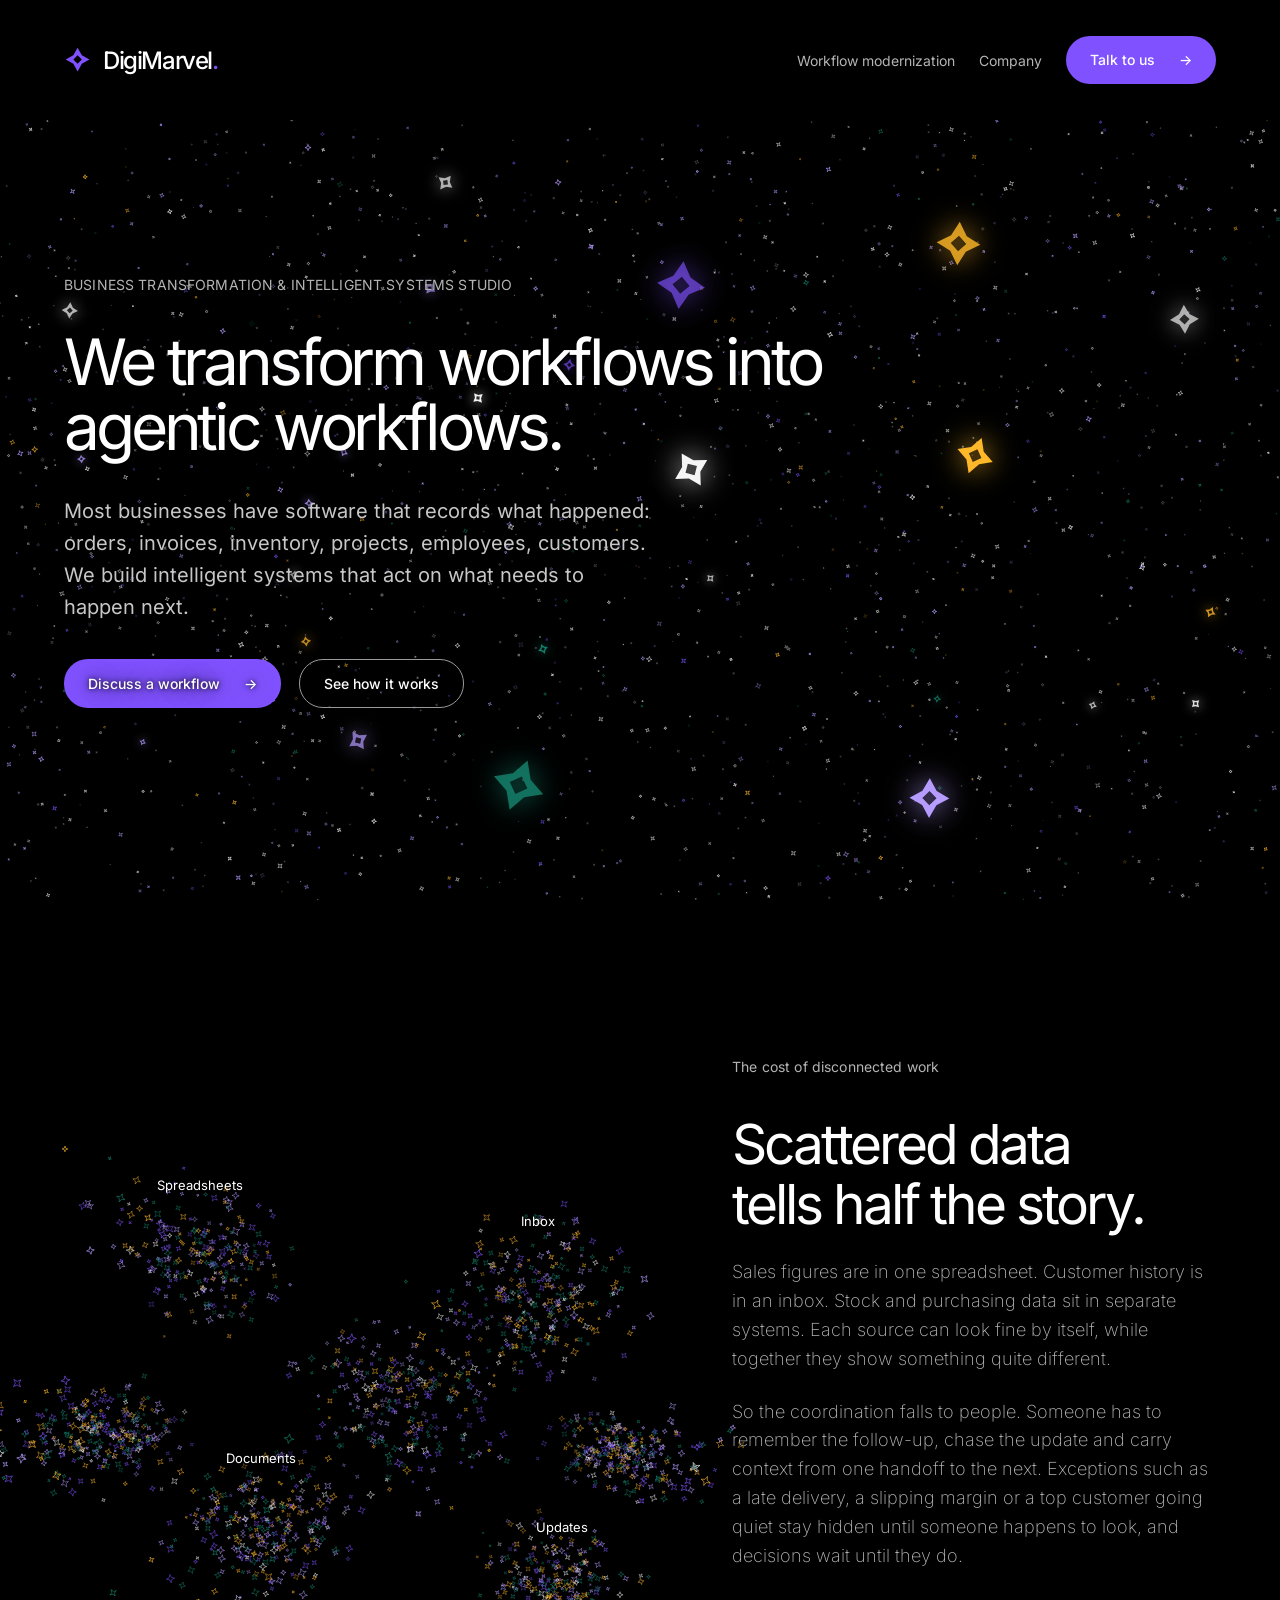
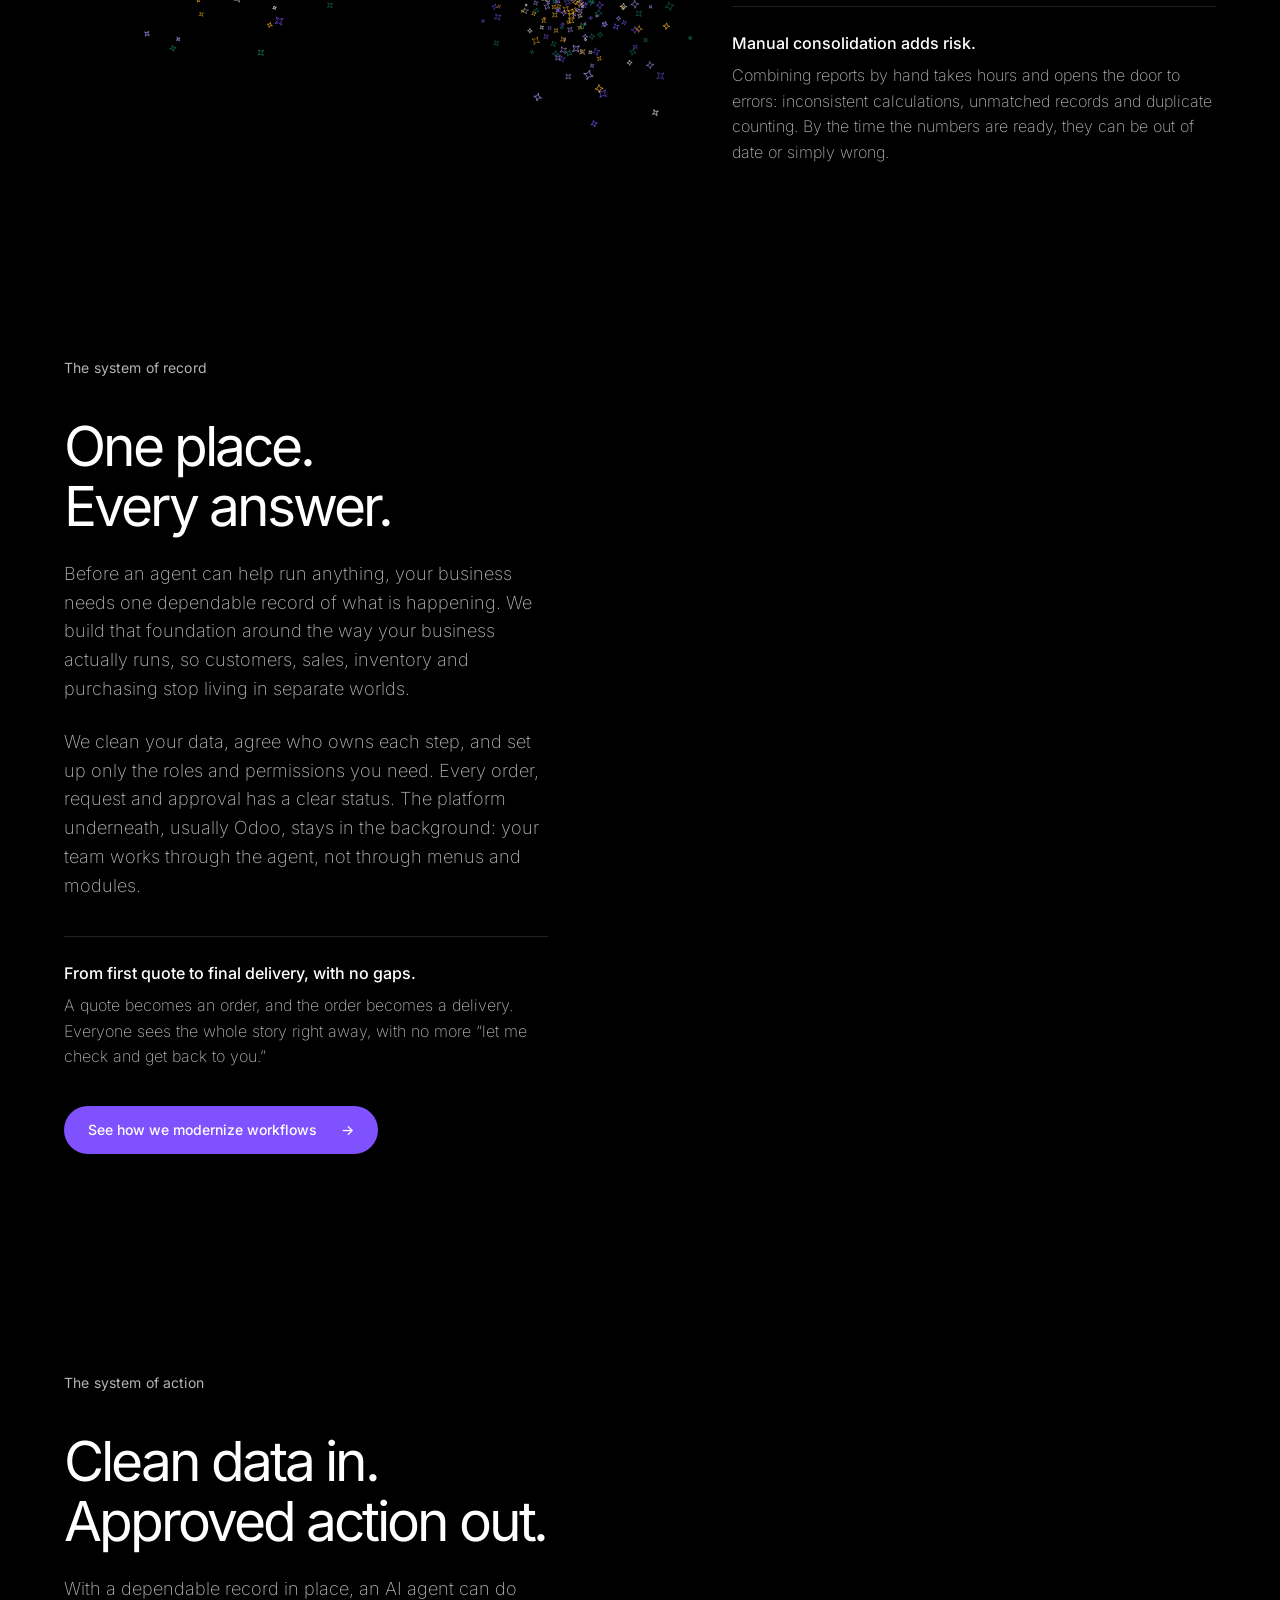
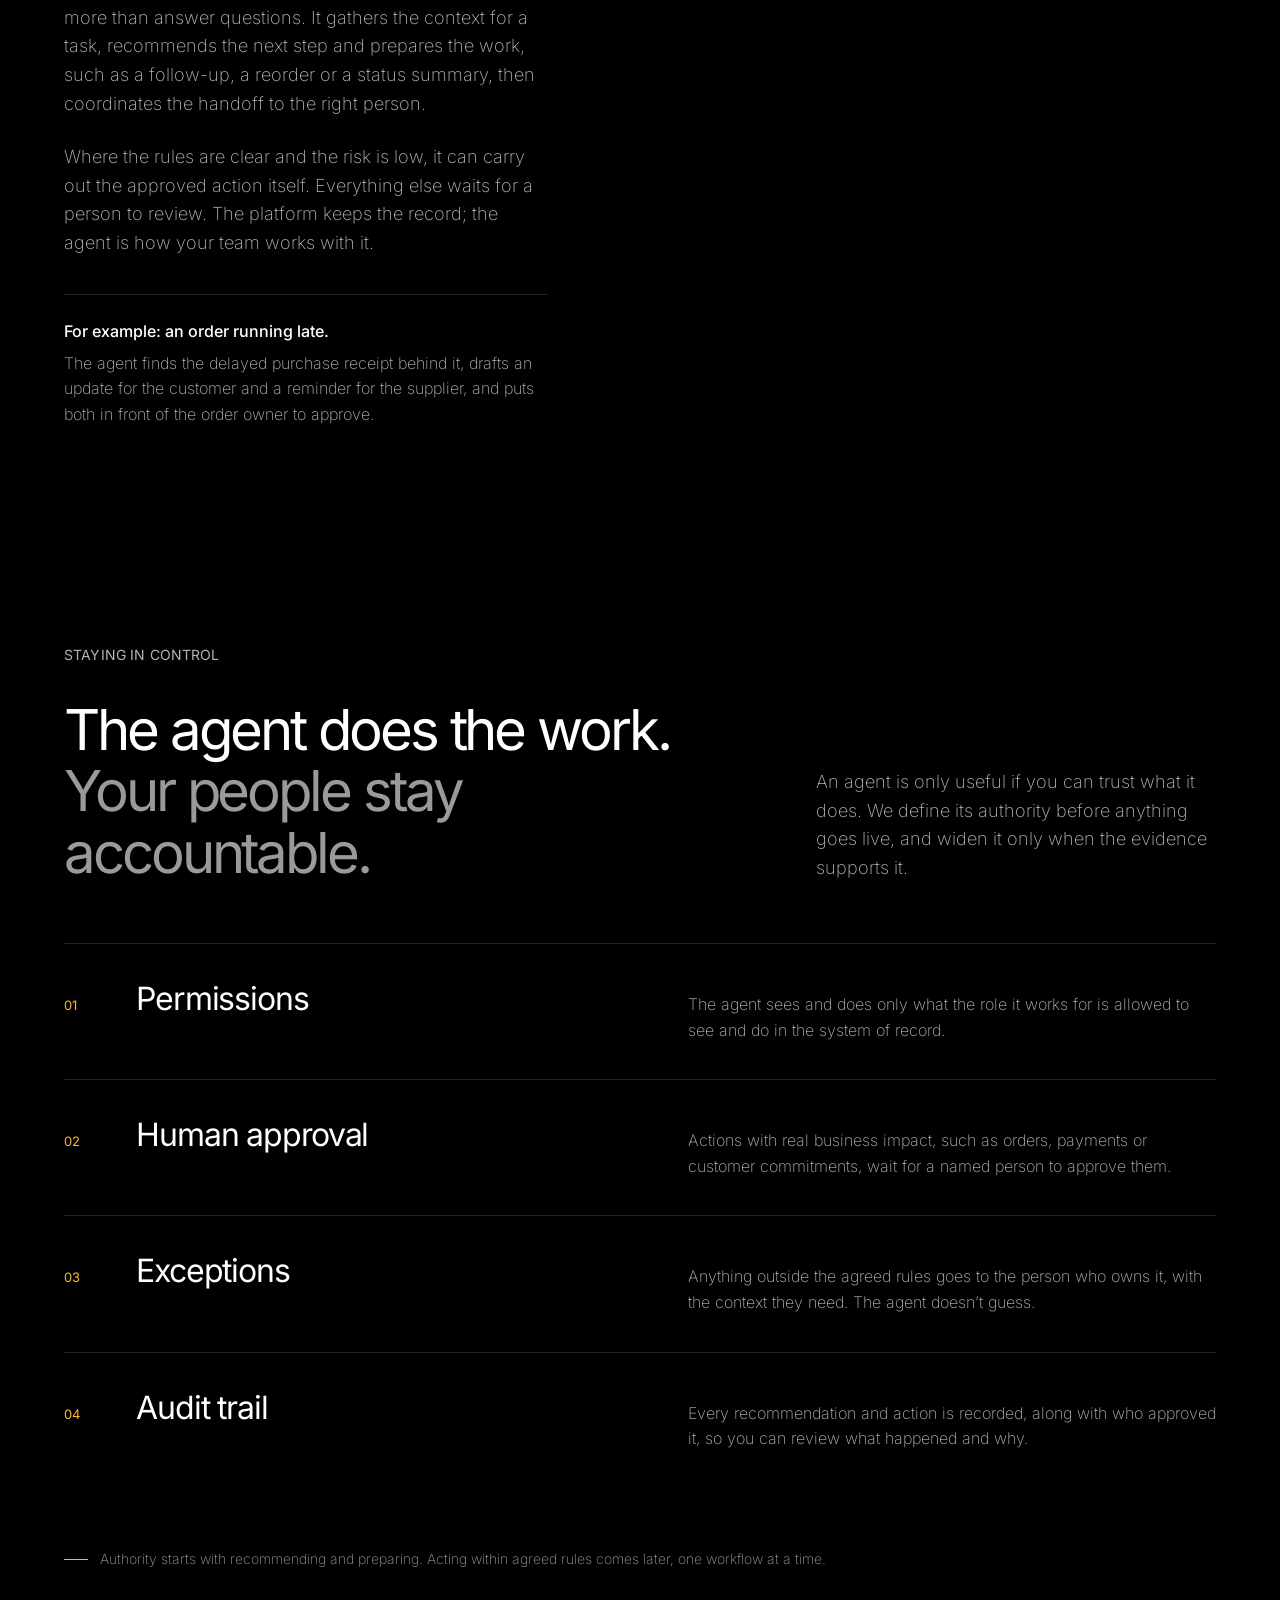
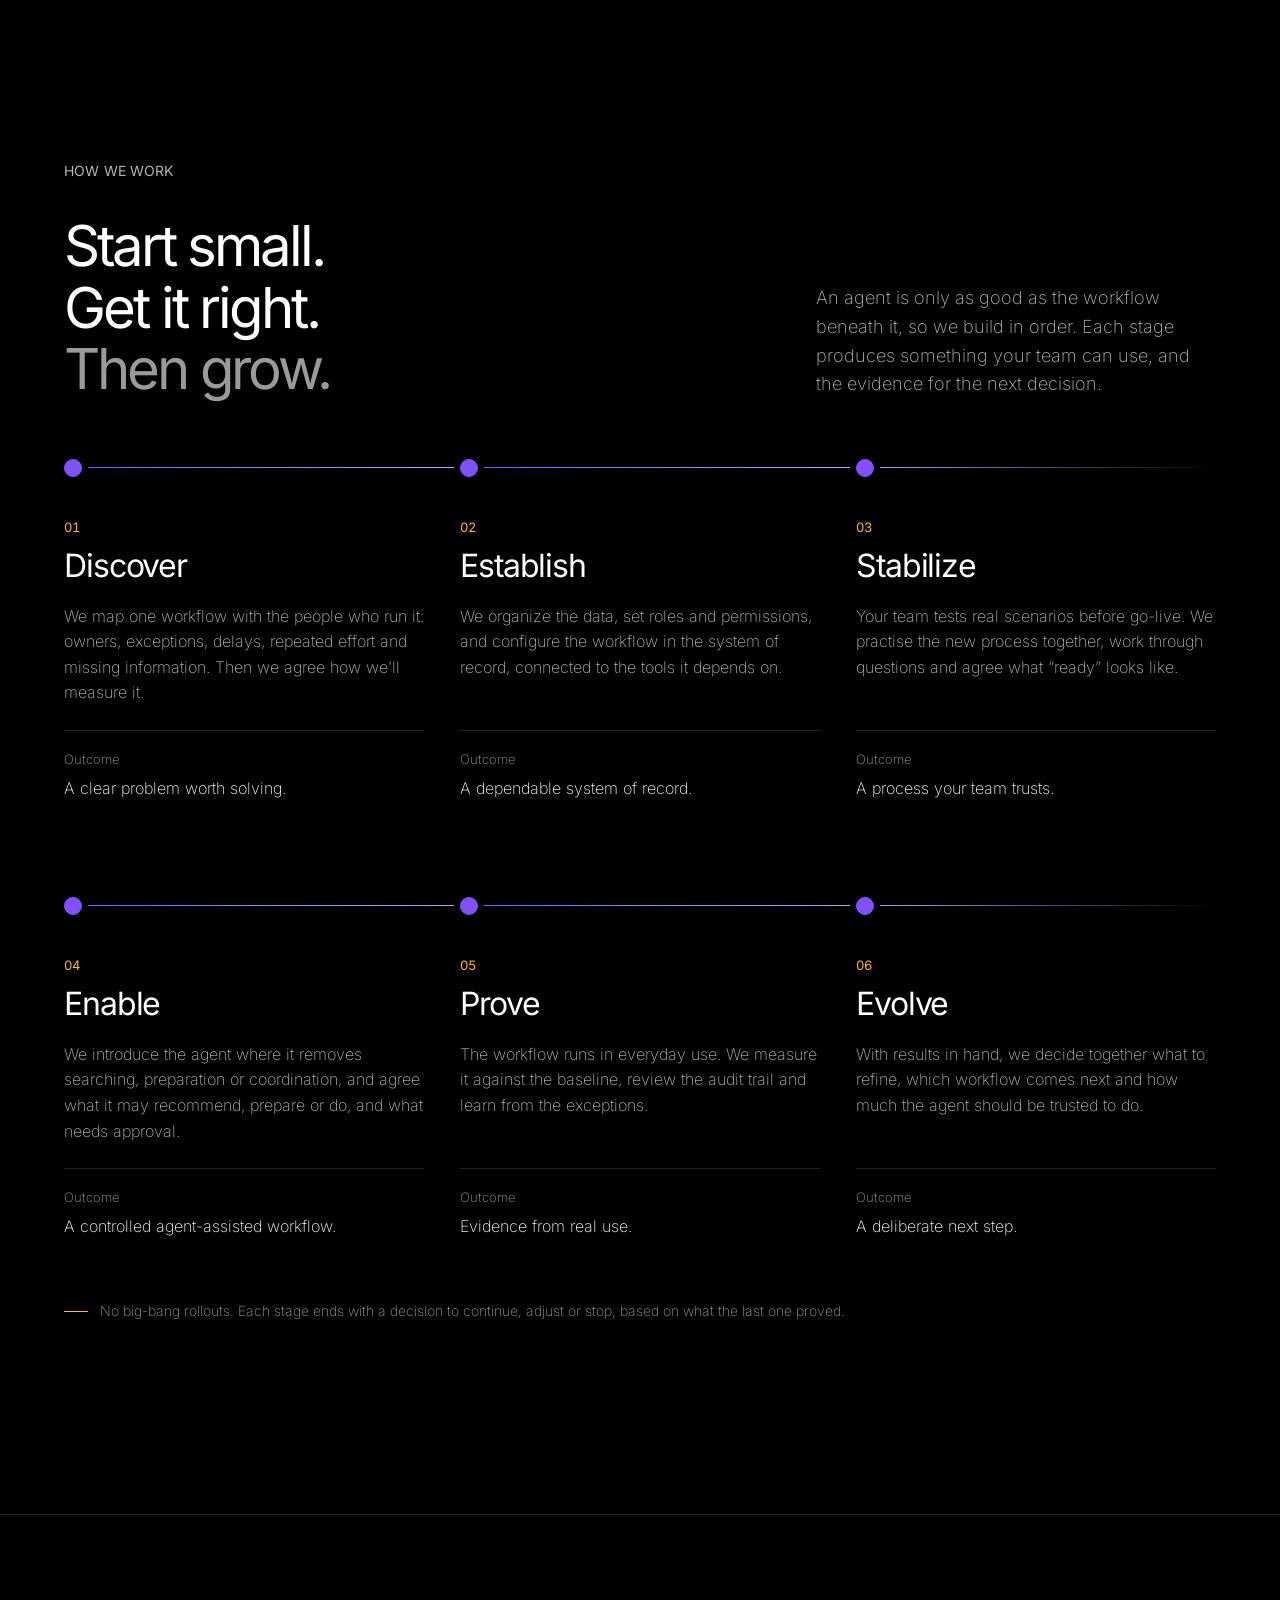
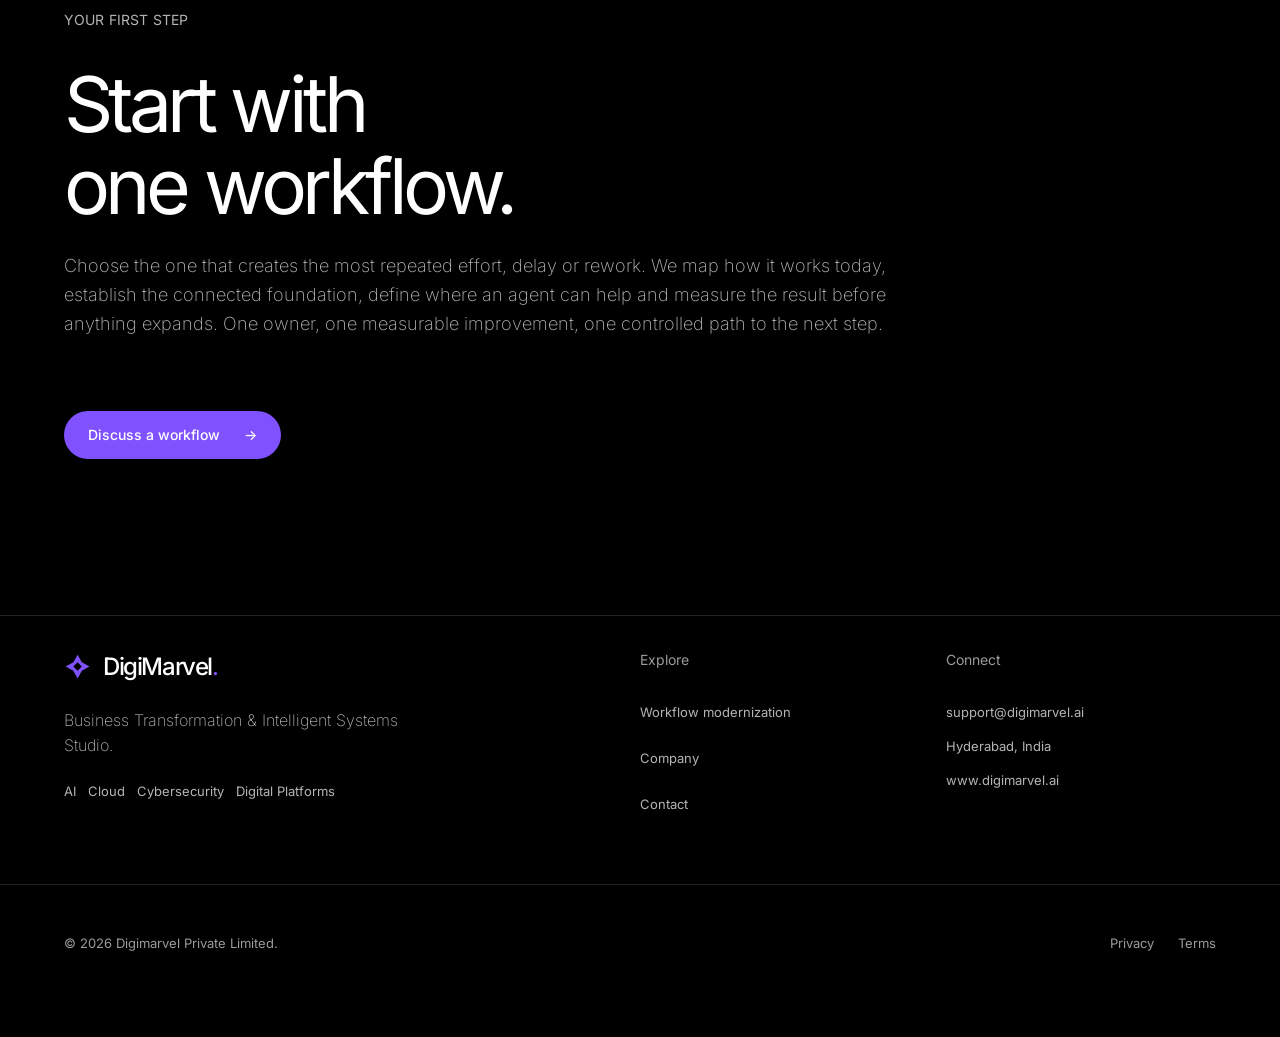
==== commit 3b679ee1: "Position the agent as the interface and keep Odoo in the background Reframe the hero around agentic " ====
--- a/index.html
+++ b/index.html
@@ -51,8 +51,8 @@
 <div class="container hero-grid hero-grid--text">
 <div class="hero-copy reveal">
 <div class="kicker"><span></span> BUSINESS TRANSFORMATION &amp; INTELLIGENT SYSTEMS&nbsp;STUDIO</div>
-<h1>Your ERP should not just record your business. <em>It should help run&nbsp;it.</em></h1>
-<p class="hero-intro">DigiMarvel redesigns the workflows behind your business, connects the systems and data they depend on, and introduces AI agents that help your team understand context, coordinate work, and take approved action.</p>
+<h1>We transform workflows into <em>agentic&nbsp;workflows.</em></h1>
+<p class="hero-intro">Most businesses have software that records what happened: orders, invoices, inventory, projects, employees, customers. We build intelligent systems that act on what needs to happen&nbsp;next.</p>
 <div class="hero-actions">
 <a class="button button-primary" href="contact.html">Discuss a workflow <span>→</span></a>
 <a class="button button-ghost" href="#how-it-works">See how it works</a>
@@ -69,8 +69,8 @@
 </figure>
 <div class="data-story-scenes">
 <article class="data-story-step" id="story-fragments"><p class="eyebrow">The cost of disconnected work</p><h2>Scattered data<br/>tells half the story.</h2><p>Sales figures are in one spreadsheet. Customer history is in an inbox. Stock and purchasing data sit in separate systems. Each source can look fine by itself, while together they show something quite different.</p><p>So the coordination falls to people. Someone has to remember the follow-up, chase the update and carry context from one handoff to the next. Exceptions such as a late delivery, a slipping margin or a top customer going quiet stay hidden until someone happens to look, and decisions wait until they do.</p><p class="story-example"><strong>Manual consolidation adds risk.</strong>Combining reports by hand takes hours and opens the door to errors: inconsistent calculations, unmatched records and duplicate counting. By the time the numbers are ready, they can be out of date or simply wrong.</p></article>
-<article class="data-story-step" id="story-connected"><p class="eyebrow">The system of record</p><h2>One place.<br/>Every answer.</h2><p>Before AI can help run anything, your business needs one dependable record of what is happening. We implement Odoo, or improve the Odoo setup you already have, around the way your business actually runs. Customers, sales, inventory and purchasing stop living in separate worlds.</p><p>We clean your data, agree who owns each step, and set up only the apps, roles and permissions you need. Every order, request and approval has a clear status, so the record shows where work stands, not just what already happened.</p><p class="story-example"><strong>From first quote to final delivery, with no gaps.</strong>A quote becomes an order, and the order becomes a delivery. Everyone sees the whole story right away, with no more “let me check and get back to you.”</p><a class="button button-primary" href="odoo.html">See how we implement Odoo <span aria-hidden="true">→</span></a></article>
-<article class="data-story-step" id="story-intelligence"><p class="eyebrow">The system of action</p><h2>Clean data in.<br/>Approved action out.</h2><p>With a dependable record in place, an AI agent can do more than answer questions. It gathers the context for a task, recommends the next step and prepares the work, such as a follow-up, a reorder or a status summary, then coordinates the handoff to the right person.</p><p>Where the rules are clear and the risk is low, it can carry out the approved action itself. Everything else waits for a person to review. The platform keeps the record; the agent helps move the work forward.</p><p class="story-example"><strong>For example: an order running late.</strong>The agent finds the delayed purchase receipt behind it, drafts an update for the customer and a reminder for the supplier, and puts both in front of the order owner to approve.</p></article>
+<article class="data-story-step" id="story-connected"><p class="eyebrow">The system of record</p><h2>One place.<br/>Every answer.</h2><p>Before an agent can help run anything, your business needs one dependable record of what is happening. We build that foundation around the way your business actually runs, so customers, sales, inventory and purchasing stop living in separate worlds.</p><p>We clean your data, agree who owns each step, and set up only the roles and permissions you need. Every order, request and approval has a clear status. The platform underneath, usually Odoo, stays in the background: your team works through the agent, not through menus and modules.</p><p class="story-example"><strong>From first quote to final delivery, with no gaps.</strong>A quote becomes an order, and the order becomes a delivery. Everyone sees the whole story right away, with no more “let me check and get back to you.”</p><a class="button button-primary" href="odoo.html">See how we modernize workflows <span aria-hidden="true">→</span></a></article>
+<article class="data-story-step" id="story-intelligence"><p class="eyebrow">The system of action</p><h2>Clean data in.<br/>Approved action out.</h2><p>With a dependable record in place, an AI agent can do more than answer questions. It gathers the context for a task, recommends the next step and prepares the work, such as a follow-up, a reorder or a status summary, then coordinates the handoff to the right person.</p><p>Where the rules are clear and the risk is low, it can carry out the approved action itself. Everything else waits for a person to review. The platform keeps the record; the agent is how your team works with it.</p><p class="story-example"><strong>For example: an order running late.</strong>The agent finds the delayed purchase receipt behind it, drafts an update for the customer and a reminder for the supplier, and puts both in front of the order owner to approve.</p></article>
 </div></div></section>
 <section aria-labelledby="control-title" class="section control-model" id="control">
 <div class="container">
@@ -131,7 +131,7 @@
 </div>
 </footer>
 <script src="assets/site.js?v=20261008-4"></script>
-<script defer src="assets/data-story.js?v=20261008-2"></script>
+<script defer src="assets/data-story.js?v=20261009-1"></script>
 <script defer src="assets/hero-stars.js?v=20261008-2"></script>
 </body>
 </html>
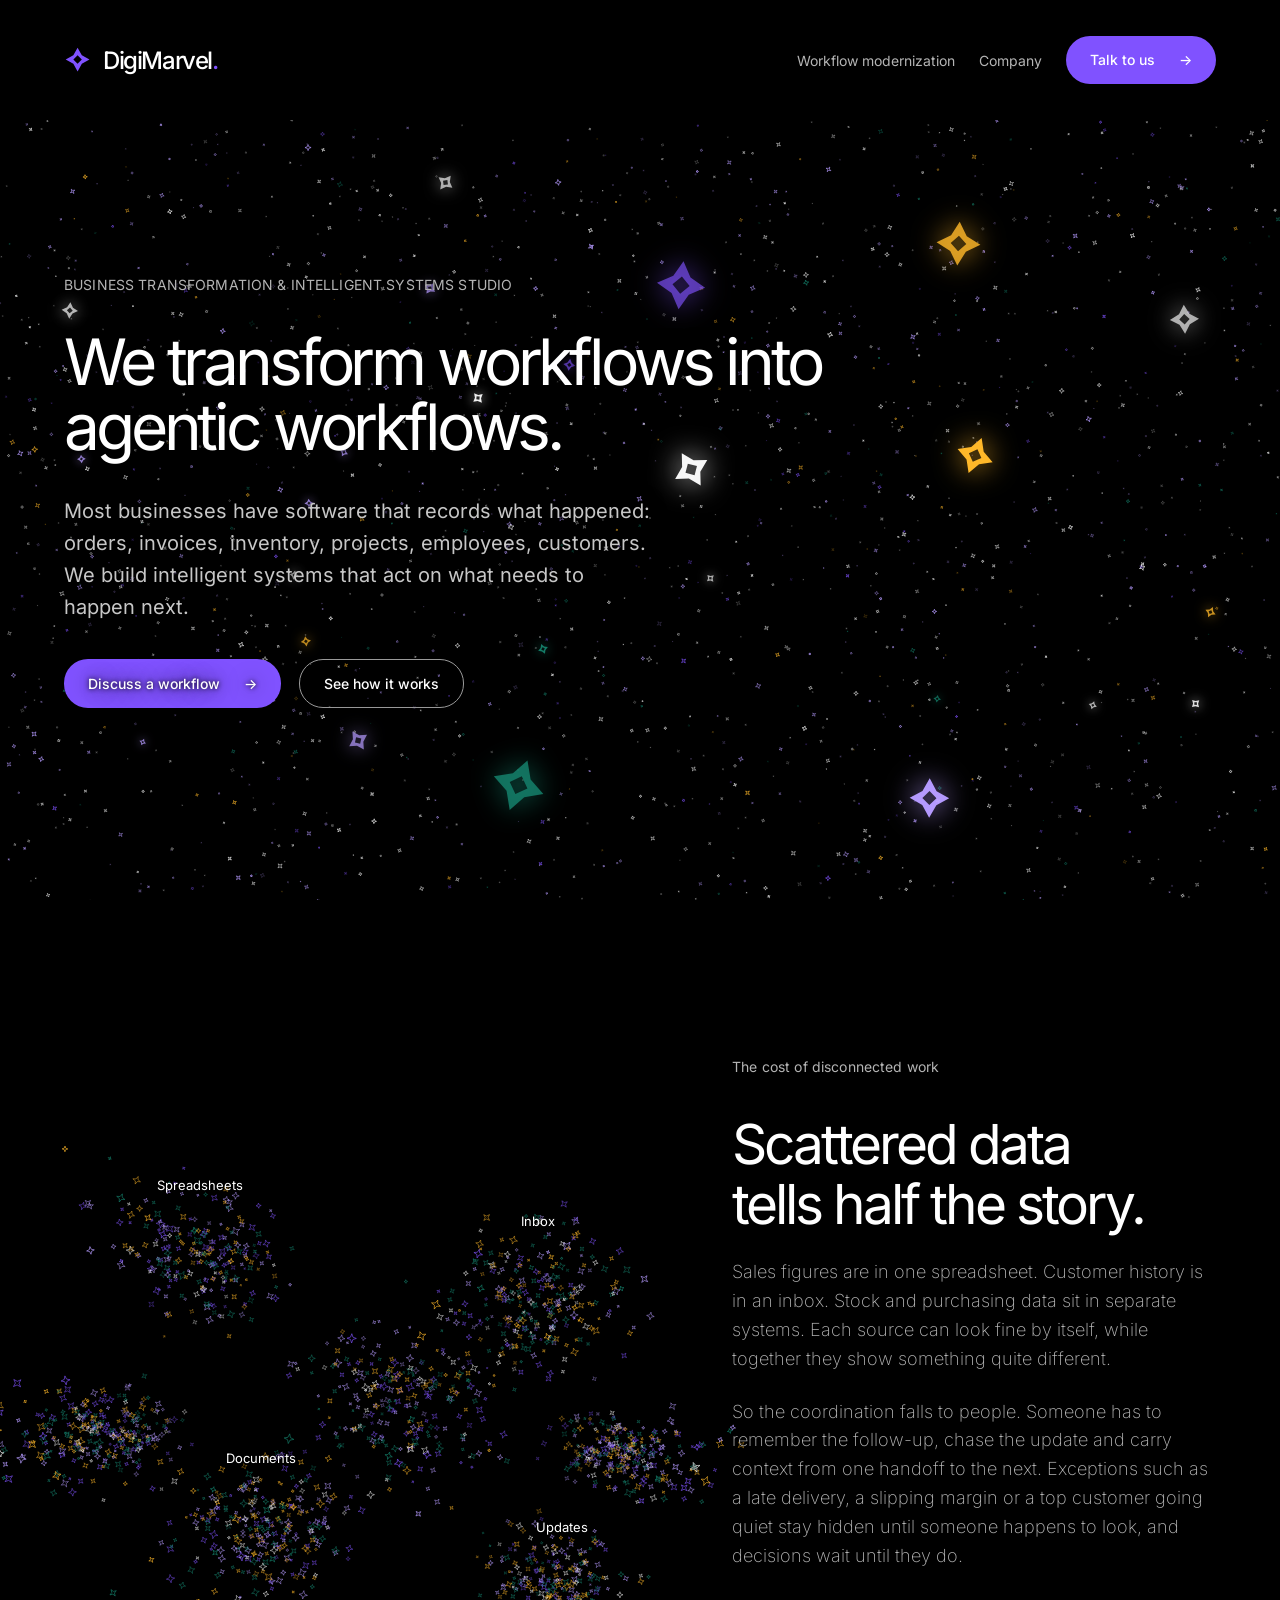
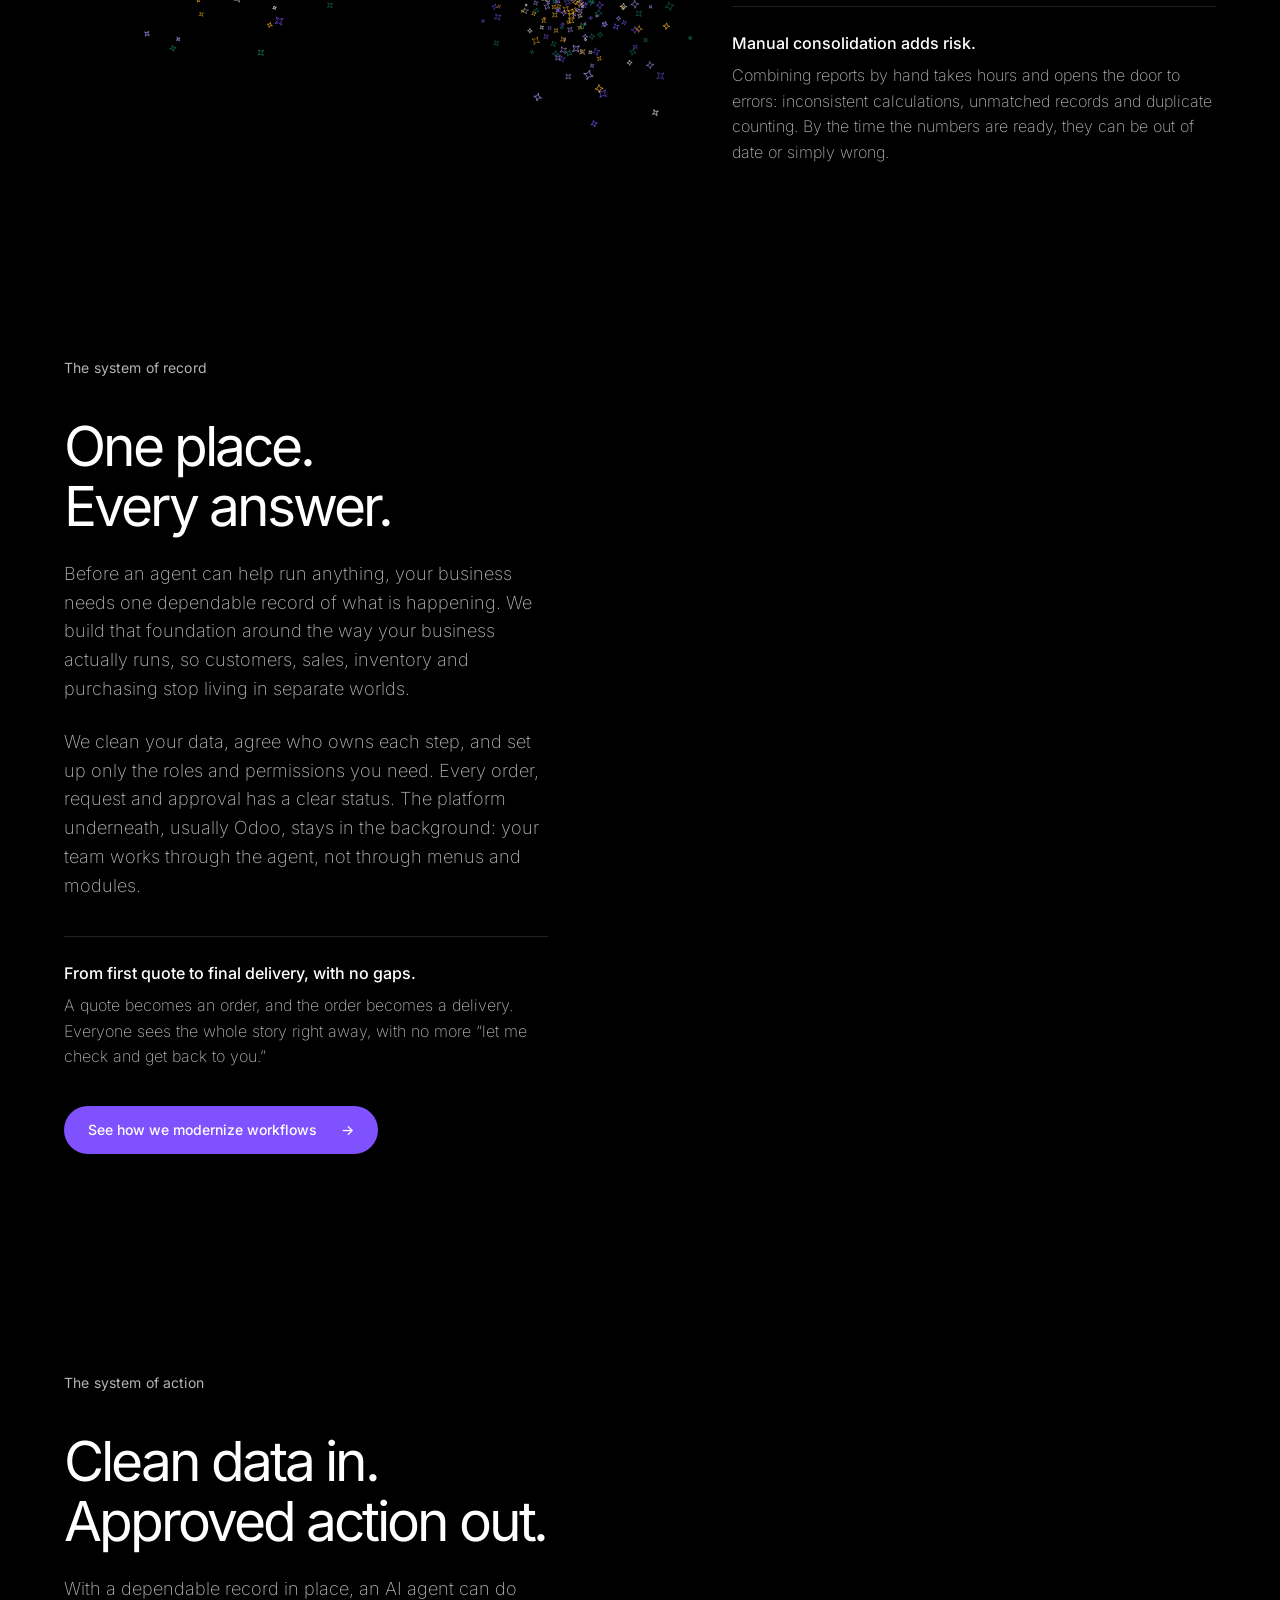
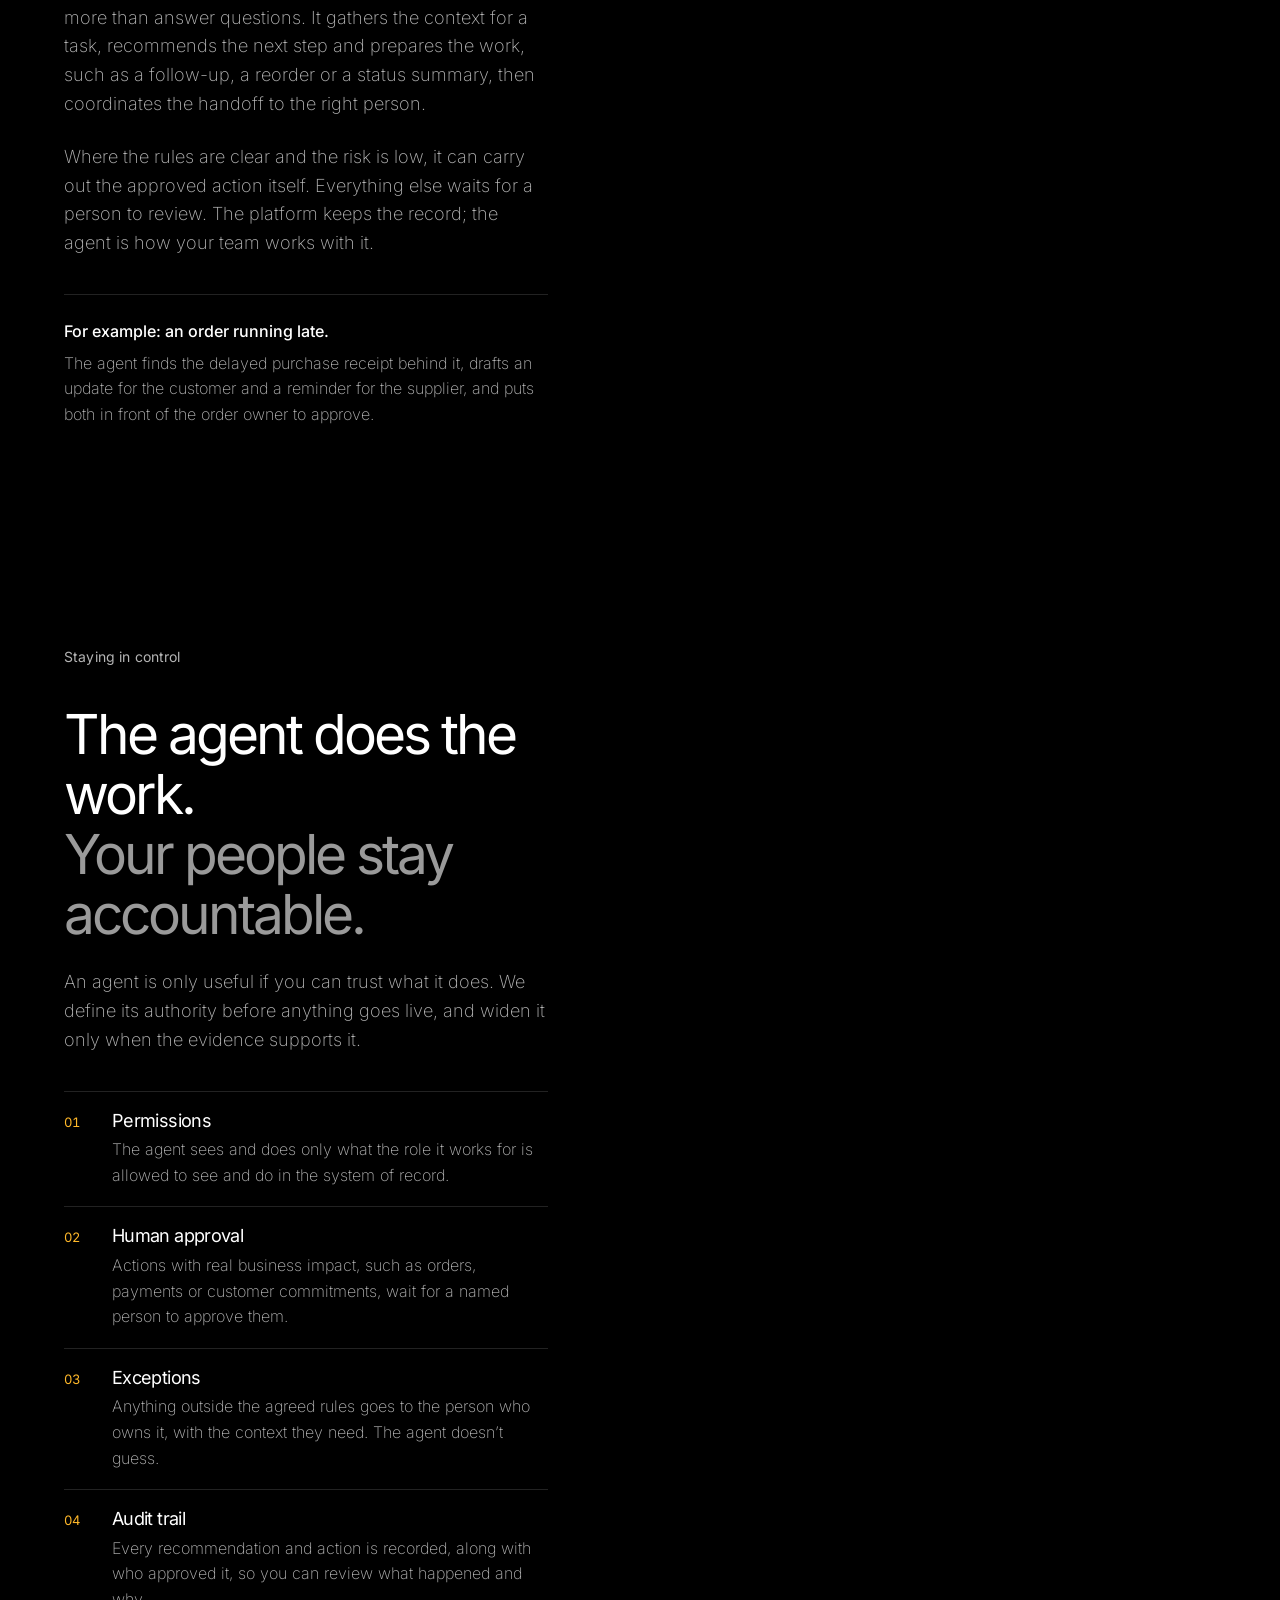
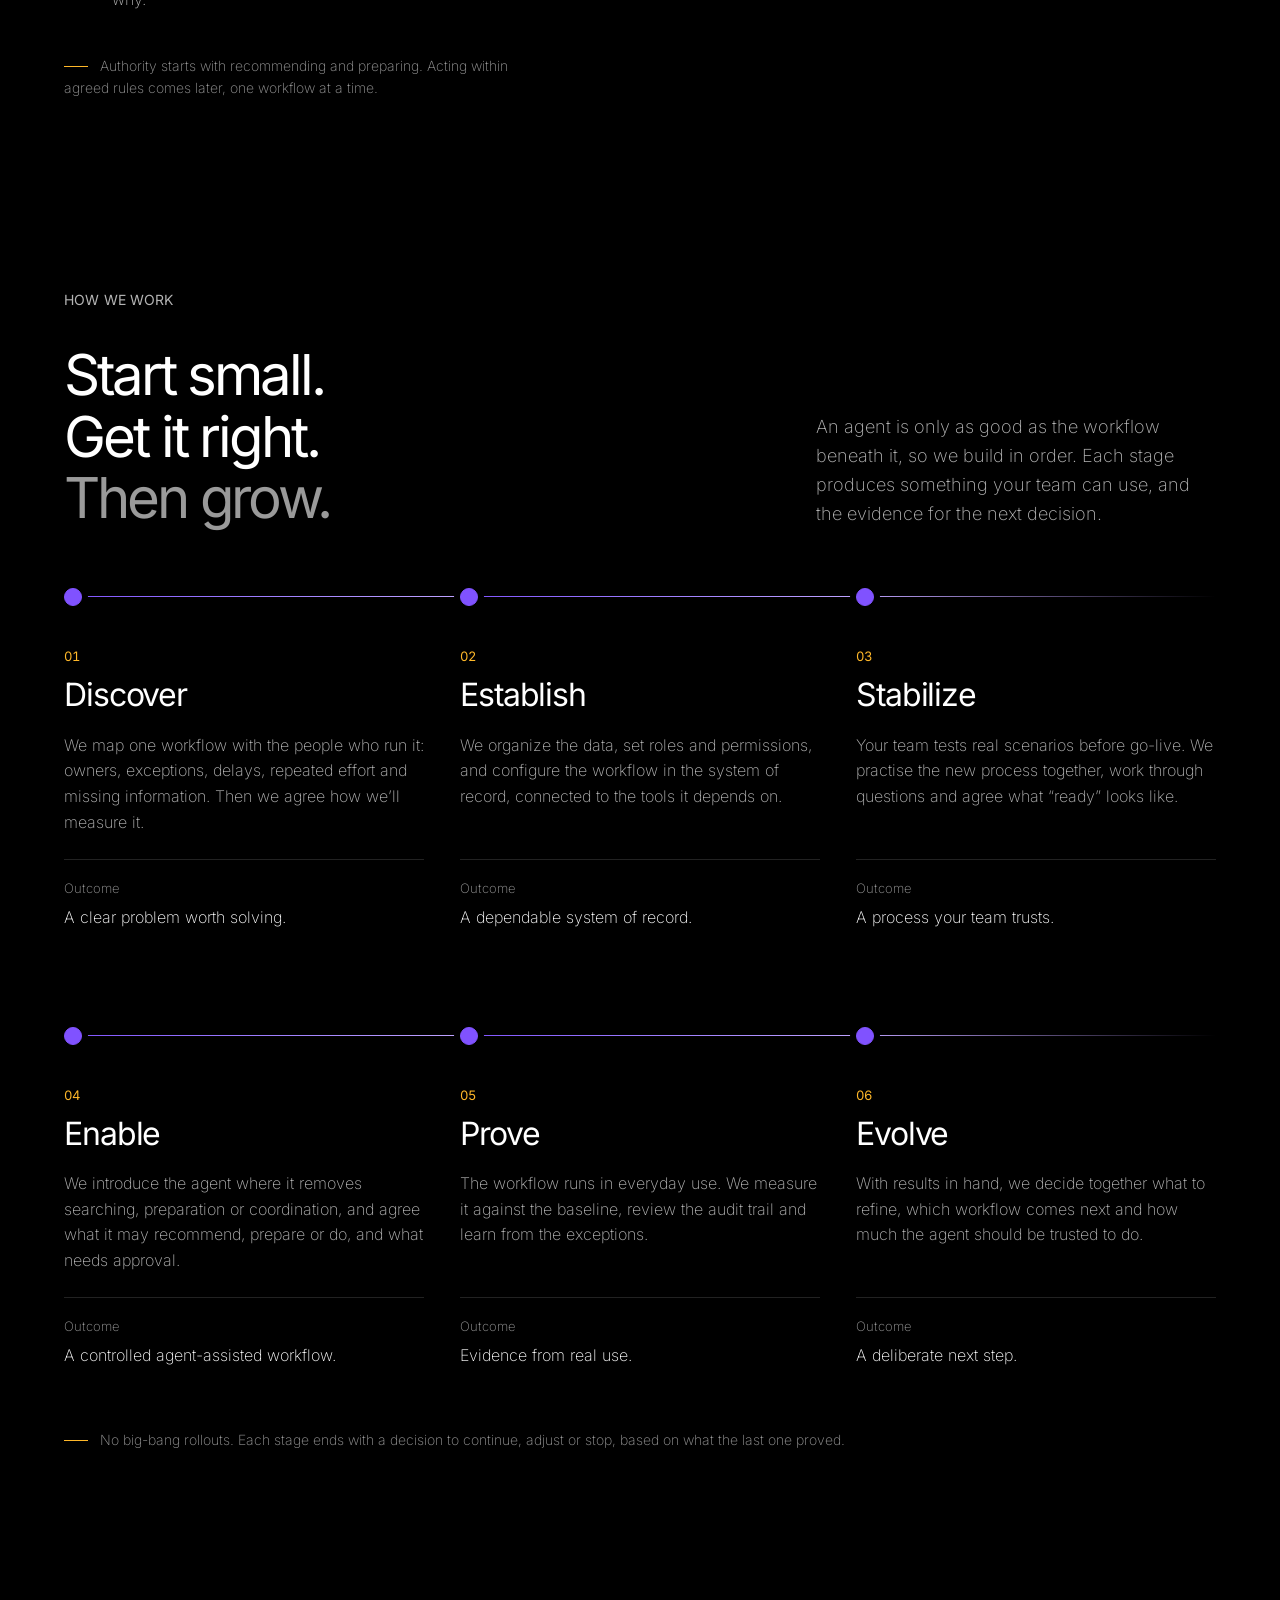
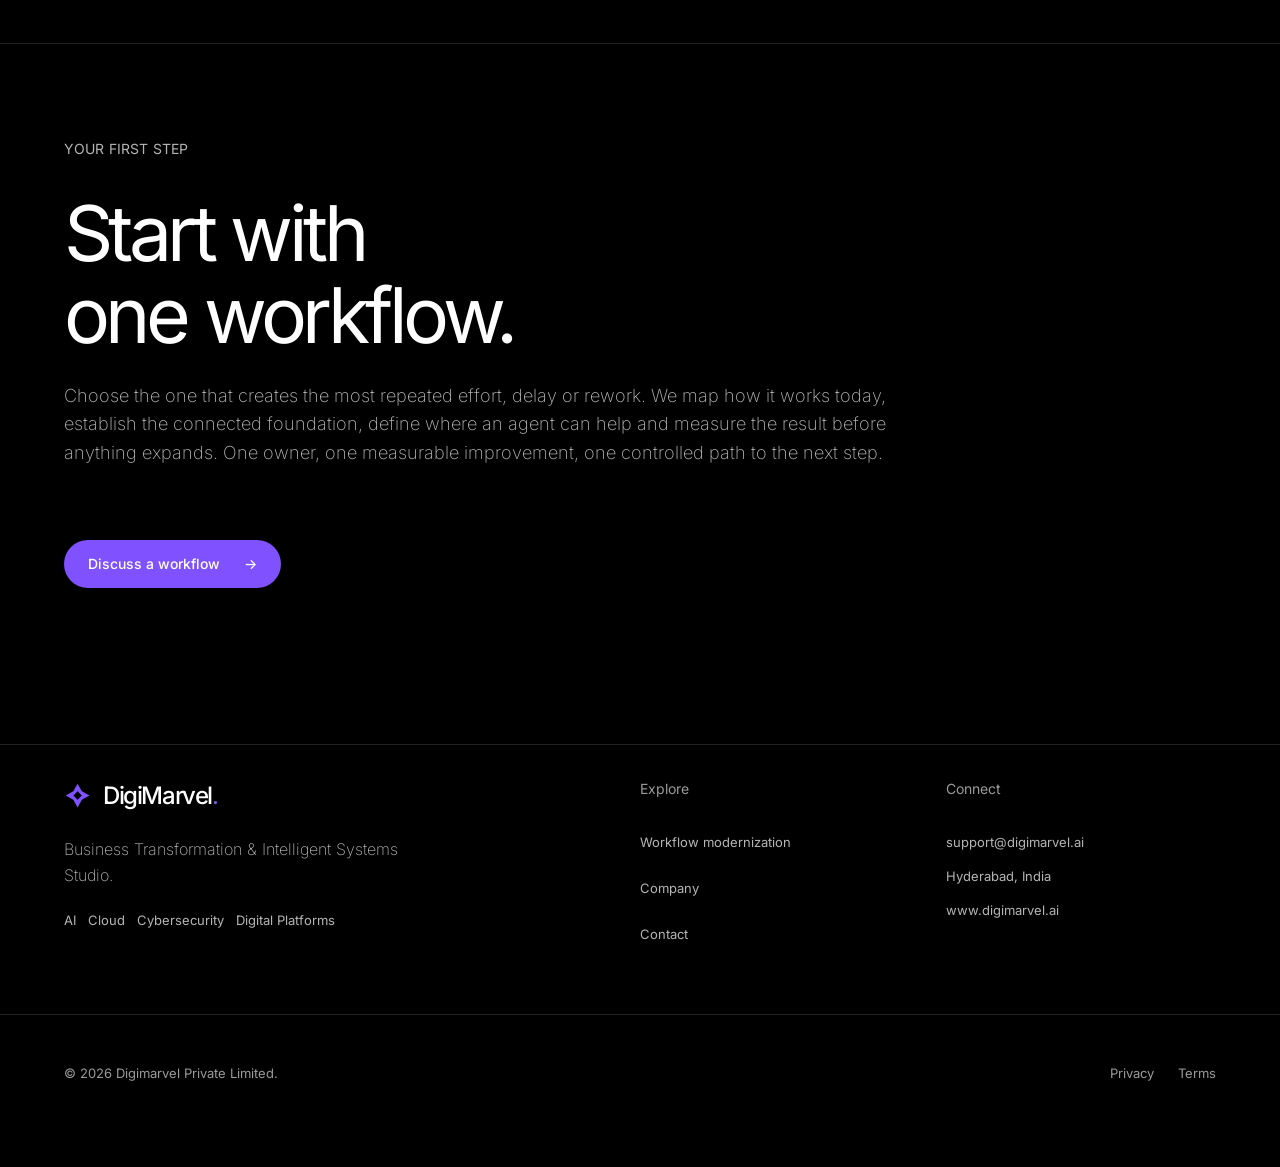
==== commit 3c98af40: "Turn the light bulb into the agent as the story's fourth scene Staying in control becomes the fourth" ====
--- a/index.html
+++ b/index.html
@@ -12,7 +12,7 @@
 <meta content="assets/og-card.svg" property="og:image"/>
 <link href="assets/favicon.svg" rel="icon" type="image/svg+xml"/>
 <link href="site.webmanifest" rel="manifest"/>
-<link as="font" crossorigin="" href="assets/inter-400.ttf" rel="preload" type="font/ttf"/><link href="assets/tokens.css?v=20261008-2" rel="stylesheet"/><link href="assets/base.css?v=20261008-2" rel="stylesheet"/><link href="assets/site.css?v=20261008-7" rel="stylesheet"/><link href="assets/data-story.css?v=20261008-5" rel="stylesheet"/>
+<link as="font" crossorigin="" href="assets/inter-400.ttf" rel="preload" type="font/ttf"/><link href="assets/tokens.css?v=20261008-2" rel="stylesheet"/><link href="assets/base.css?v=20261008-2" rel="stylesheet"/><link href="assets/site.css?v=20261008-7" rel="stylesheet"/><link href="assets/data-story.css?v=20261009-1" rel="stylesheet"/>
 <title>DigiMarvel | Business Transformation &amp; Intelligent Systems Studio</title>
 <script type="application/ld+json">
   {
@@ -61,7 +61,7 @@
 
 </div>
 </section>
-<section class="data-story" id="how-it-works" aria-label="From scattered records to a system of record and a system of action">
+<section class="data-story" id="how-it-works" aria-label="From scattered records to a system of record, a system of action and an agent your people control">
 <div class="container data-story-layout">
 <figure class="data-story-art">
 <div class="data-story-drawing"><canvas aria-hidden="true"></canvas>
@@ -71,18 +71,15 @@
 <article class="data-story-step" id="story-fragments"><p class="eyebrow">The cost of disconnected work</p><h2>Scattered data<br/>tells half the story.</h2><p>Sales figures are in one spreadsheet. Customer history is in an inbox. Stock and purchasing data sit in separate systems. Each source can look fine by itself, while together they show something quite different.</p><p>So the coordination falls to people. Someone has to remember the follow-up, chase the update and carry context from one handoff to the next. Exceptions such as a late delivery, a slipping margin or a top customer going quiet stay hidden until someone happens to look, and decisions wait until they do.</p><p class="story-example"><strong>Manual consolidation adds risk.</strong>Combining reports by hand takes hours and opens the door to errors: inconsistent calculations, unmatched records and duplicate counting. By the time the numbers are ready, they can be out of date or simply wrong.</p></article>
 <article class="data-story-step" id="story-connected"><p class="eyebrow">The system of record</p><h2>One place.<br/>Every answer.</h2><p>Before an agent can help run anything, your business needs one dependable record of what is happening. We build that foundation around the way your business actually runs, so customers, sales, inventory and purchasing stop living in separate worlds.</p><p>We clean your data, agree who owns each step, and set up only the roles and permissions you need. Every order, request and approval has a clear status. The platform underneath, usually Odoo, stays in the background: your team works through the agent, not through menus and modules.</p><p class="story-example"><strong>From first quote to final delivery, with no gaps.</strong>A quote becomes an order, and the order becomes a delivery. Everyone sees the whole story right away, with no more “let me check and get back to you.”</p><a class="button button-primary" href="odoo.html">See how we modernize workflows <span aria-hidden="true">→</span></a></article>
 <article class="data-story-step" id="story-intelligence"><p class="eyebrow">The system of action</p><h2>Clean data in.<br/>Approved action out.</h2><p>With a dependable record in place, an AI agent can do more than answer questions. It gathers the context for a task, recommends the next step and prepares the work, such as a follow-up, a reorder or a status summary, then coordinates the handoff to the right person.</p><p>Where the rules are clear and the risk is low, it can carry out the approved action itself. Everything else waits for a person to review. The platform keeps the record; the agent is how your team works with it.</p><p class="story-example"><strong>For example: an order running late.</strong>The agent finds the delayed purchase receipt behind it, drafts an update for the customer and a reminder for the supplier, and puts both in front of the order owner to approve.</p></article>
+<article class="data-story-step story-control" id="control" aria-labelledby="control-title"><p class="eyebrow">Staying in control</p><h2 id="control-title">The agent does the work.<br/><span class="muted-heading">Your people stay accountable.</span></h2><p>An agent is only useful if you can trust what it does. We define its authority before anything goes live, and widen it only when the evidence supports it.</p>
+<ol class="story-rules">
+<li><span>01</span><h3>Permissions</h3><p>The agent sees and does only what the role it works for is allowed to see and do in the system of record.</p></li>
+<li><span>02</span><h3>Human approval</h3><p>Actions with real business impact, such as orders, payments or customer commitments, wait for a named person to approve them.</p></li>
+<li><span>03</span><h3>Exceptions</h3><p>Anything outside the agreed rules goes to the person who owns it, with the context they need. The agent doesn’t guess.</p></li>
+<li><span>04</span><h3>Audit trail</h3><p>Every recommendation and action is recorded, along with who approved it, so you can review what happened and why.</p></li>
+</ol>
+<p class="how-note">Authority starts with recommending and preparing. Acting within agreed rules comes later, one workflow at a time.</p></article>
 </div></div></section>
-<section aria-labelledby="control-title" class="section control-model" id="control">
-<div class="container">
-<div class="section-heading reveal"><div><div class="section-label">STAYING IN CONTROL</div><h2 id="control-title">The agent does the work.<br/><span class="muted-heading">Your people stay accountable.</span></h2></div><p>An agent is only useful if you can trust what it does. We define its authority before anything goes live, and widen it only when the evidence supports it.</p></div>
-<div class="values-grid">
-<article class="value-card reveal"><span>01</span><h3>Permissions</h3><p>The agent sees and does only what the role it works for is allowed to see and do in the system of record.</p></article>
-<article class="value-card reveal delay-1"><span>02</span><h3>Human approval</h3><p>Actions with real business impact, such as orders, payments or customer commitments, wait for a named person to approve them.</p></article>
-<article class="value-card reveal delay-2"><span>03</span><h3>Exceptions</h3><p>Anything outside the agreed rules goes to the person who owns it, with the context they need. The agent doesn’t guess.</p></article>
-<article class="value-card reveal delay-3"><span>04</span><h3>Audit trail</h3><p>Every recommendation and action is recorded, along with who approved it, so you can review what happened and why.</p></article>
-</div>
-<p class="how-note reveal">Authority starts with recommending and preparing. Acting within agreed rules comes later, one workflow at a time.</p>
-</div></section>
 <section aria-labelledby="approach-title" class="section section-soft how-we-work" id="approach">
 <div class="container">
 <div class="section-heading reveal"><div><div class="section-label">HOW WE WORK</div><h2 id="approach-title">Start small.<br/>Get it right.<br/><span class="muted-heading">Then grow.</span></h2></div><p>An agent is only as good as the workflow beneath it, so we build in order. Each stage produces something your team can use, and the evidence for the next decision.</p></div>
@@ -131,7 +128,7 @@
 </div>
 </footer>
 <script src="assets/site.js?v=20261008-4"></script>
-<script defer src="assets/data-story.js?v=20261009-1"></script>
+<script defer src="assets/data-story.js?v=20261009-2"></script>
 <script defer src="assets/hero-stars.js?v=20261008-2"></script>
 </body>
 </html>
--- a/assets/data-story.css
+++ b/assets/data-story.css
@@ -60,3 +60,12 @@
 }
 /* Hero subheading: brighter and one step heavier so it holds its own against the headline and the sky. */
 .home-page .hero-intro{color:oklch(83% 0 0);font-weight:400}
+/* Scene four: the agent, with the four rules that keep people in control as a compact ruled list beside it. */
+.story-control h2{max-width:16ch}
+.story-control .muted-heading{color:var(--color-quiet)}
+.story-rules{list-style:none;margin:var(--space-xl) 0 0;padding:0}
+.story-rules li{display:grid;grid-template-columns:2.25rem minmax(0,1fr);column-gap:var(--space-sm);align-items:baseline;border-top:1px solid var(--color-rule);padding-block:var(--space-md)}
+.story-rules span{color:var(--color-amber);font-size:var(--text-small);font-weight:400;font-variant-numeric:tabular-nums}
+.story-rules h3{font-size:1.125rem}
+.data-story-step .story-rules p{grid-column:2;margin-top:var(--space-xs);font-size:1rem}
+.data-story-step.story-control .how-note{margin-top:var(--space-lg);color:var(--color-quiet);font-size:var(--text-label)}
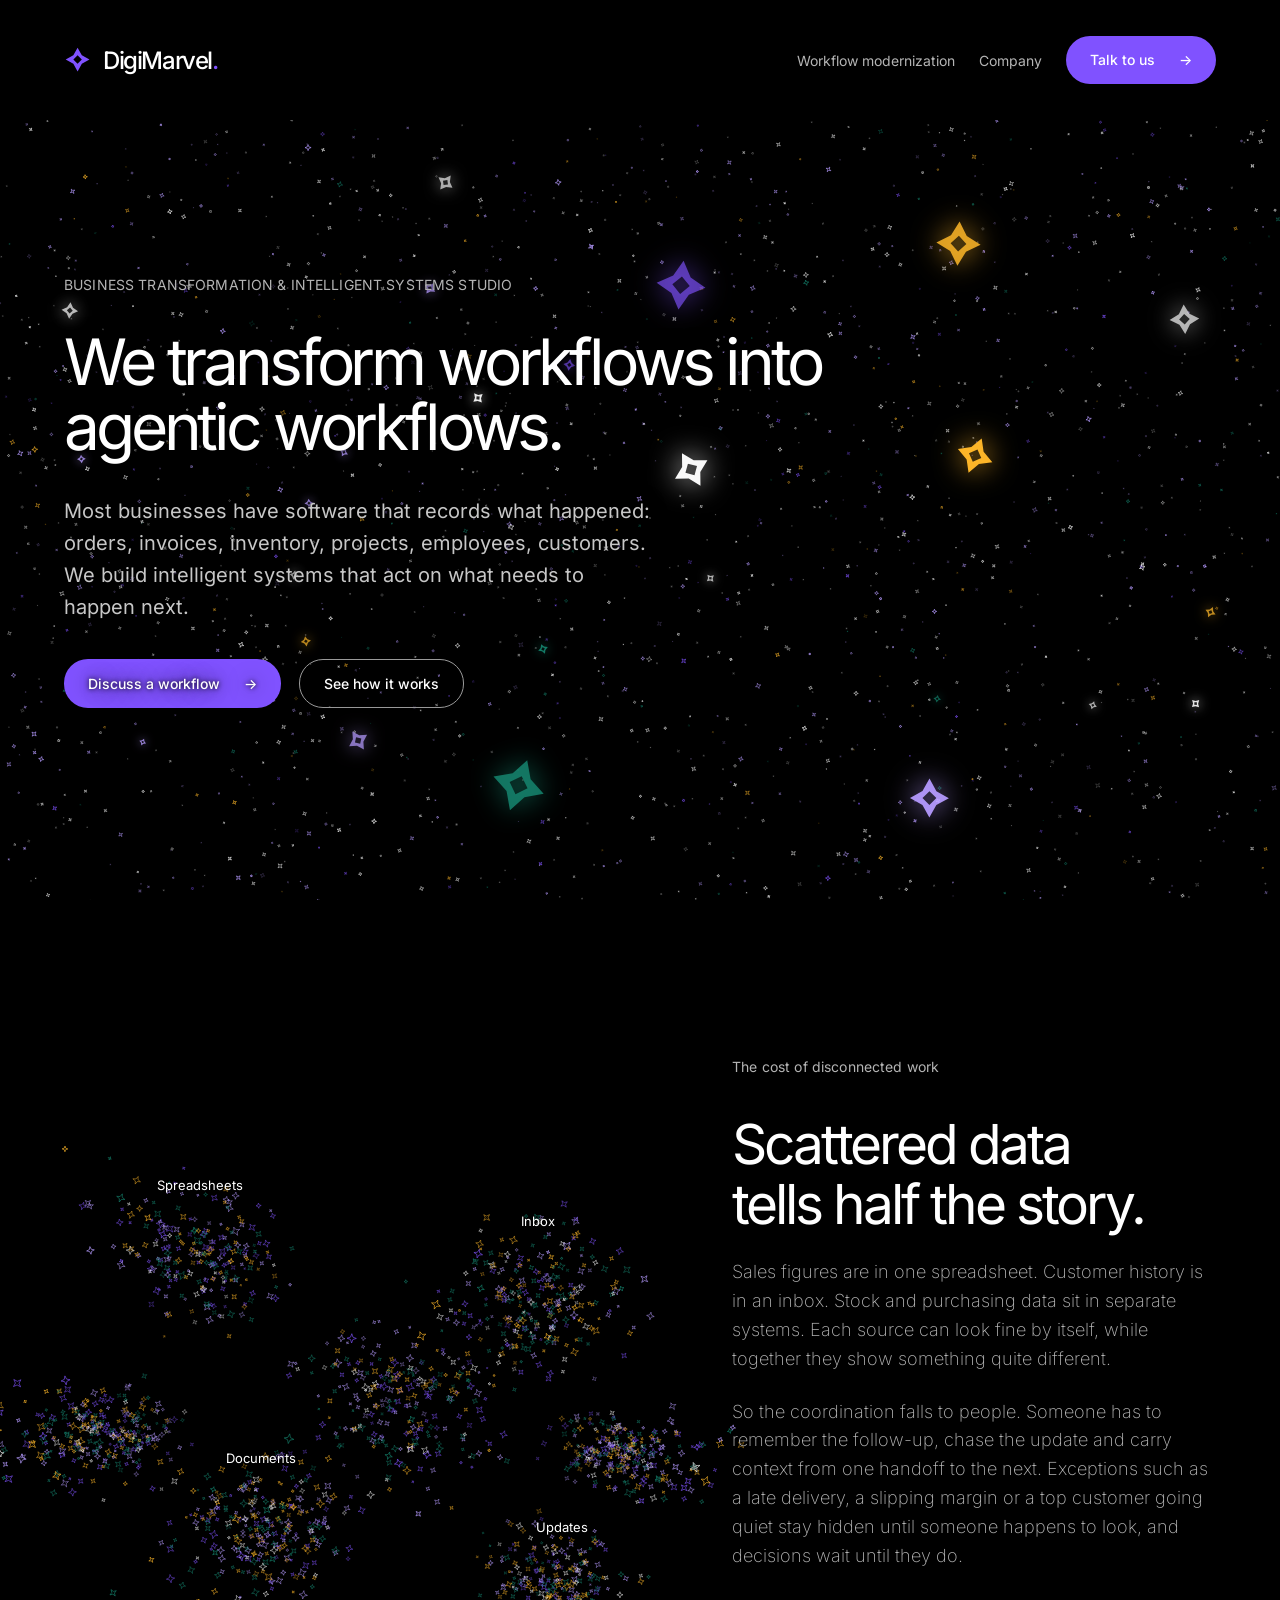
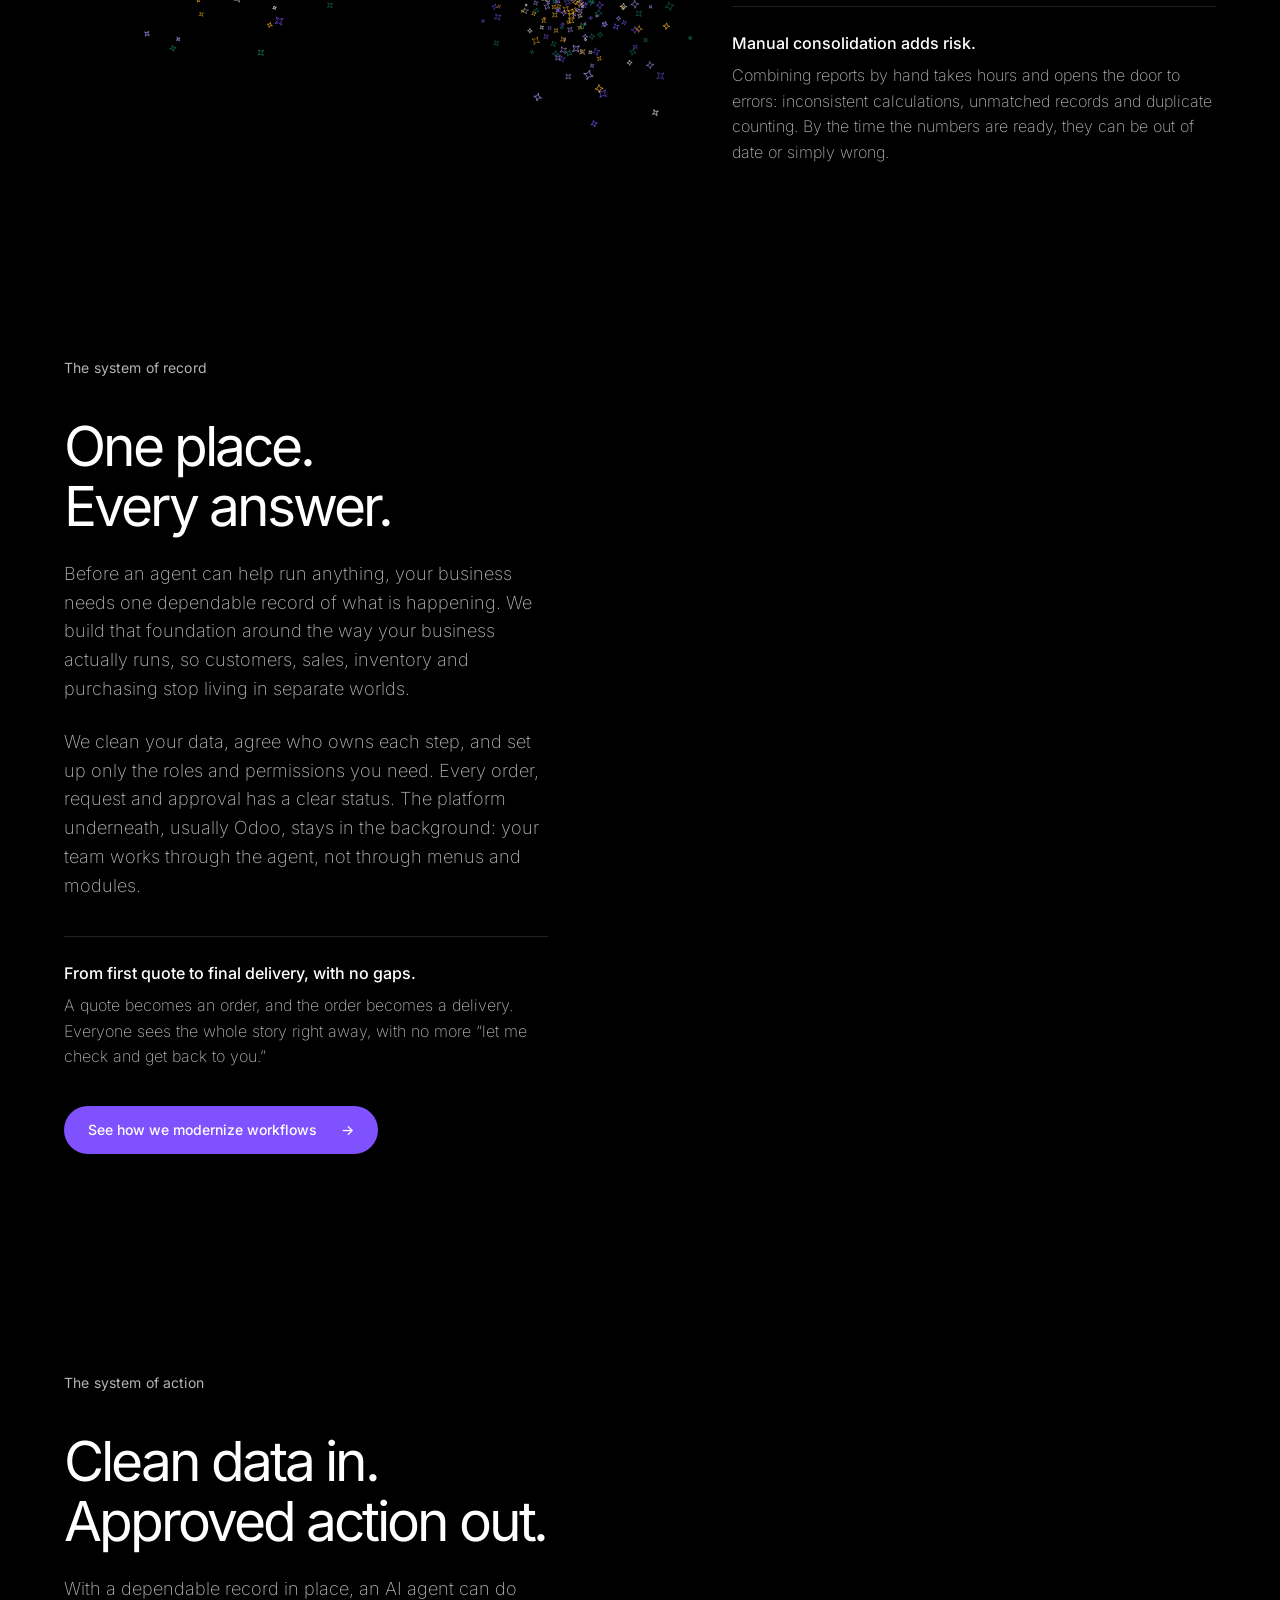
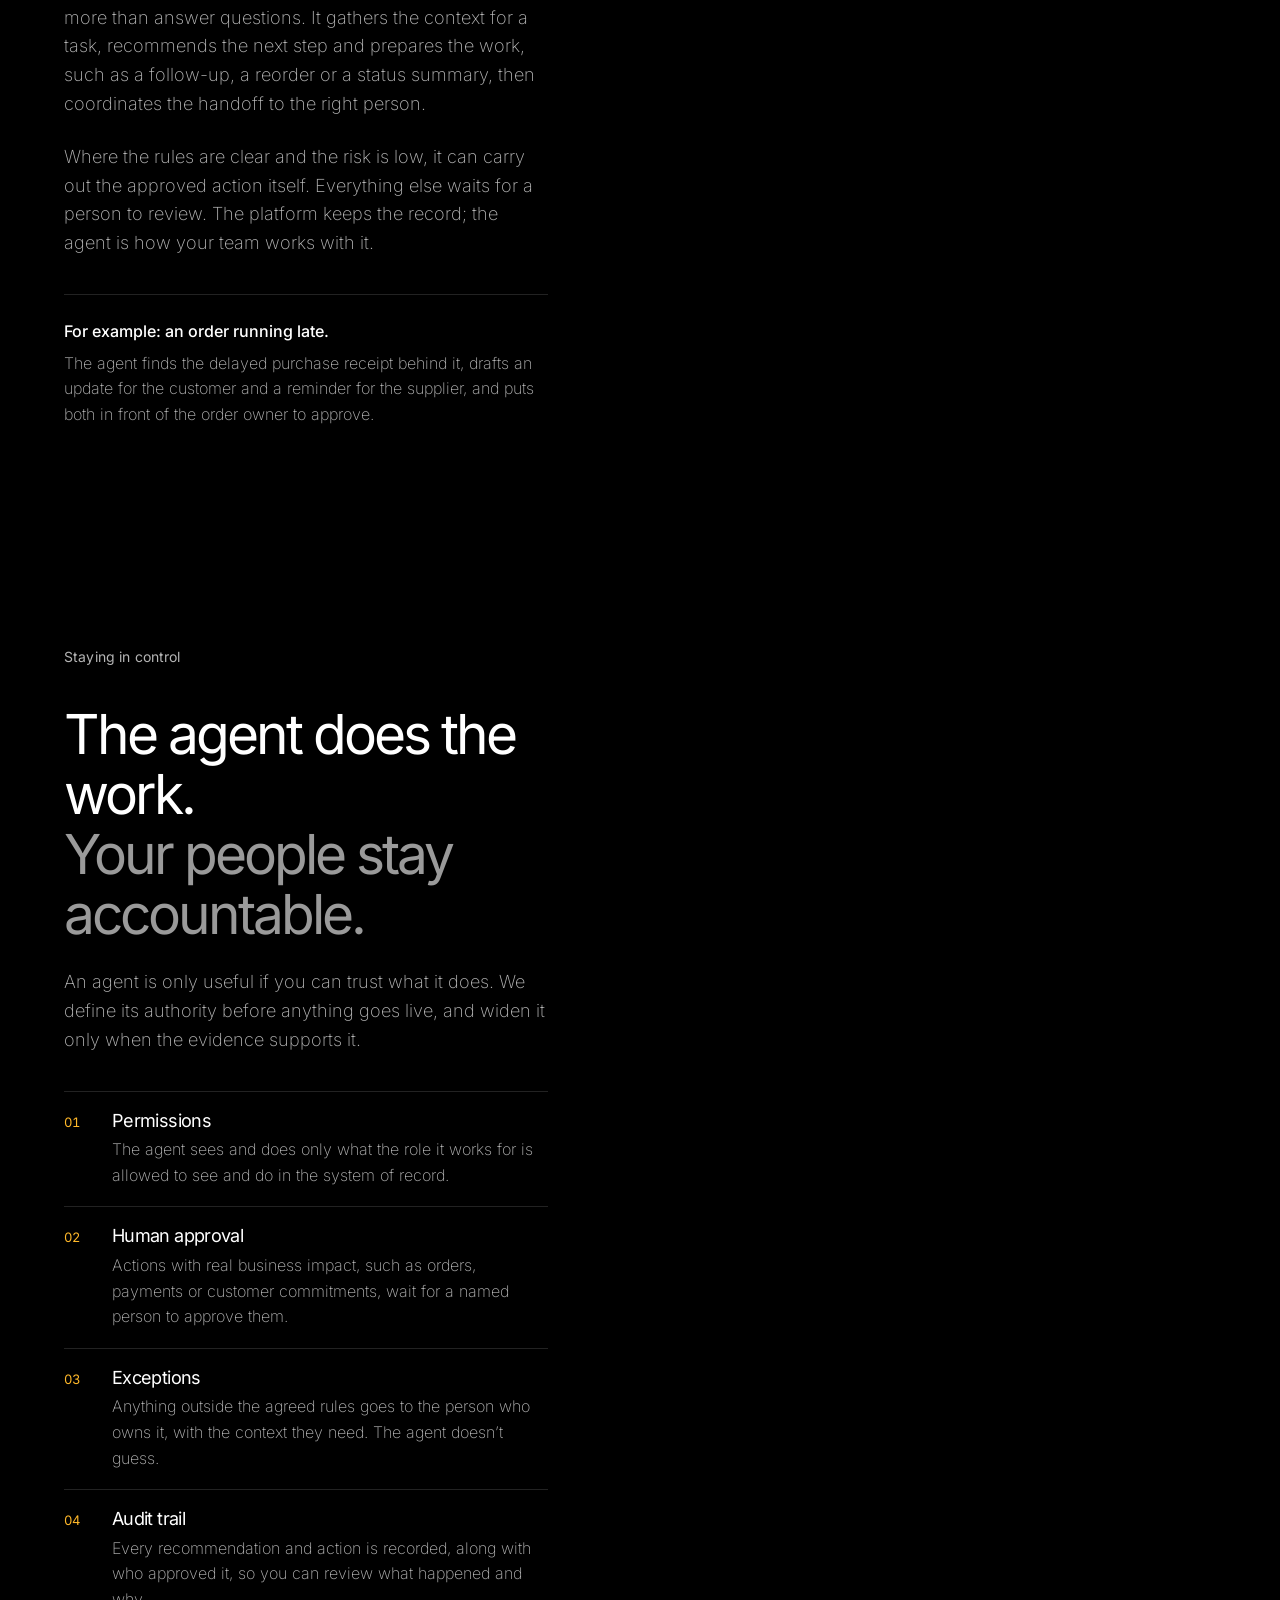
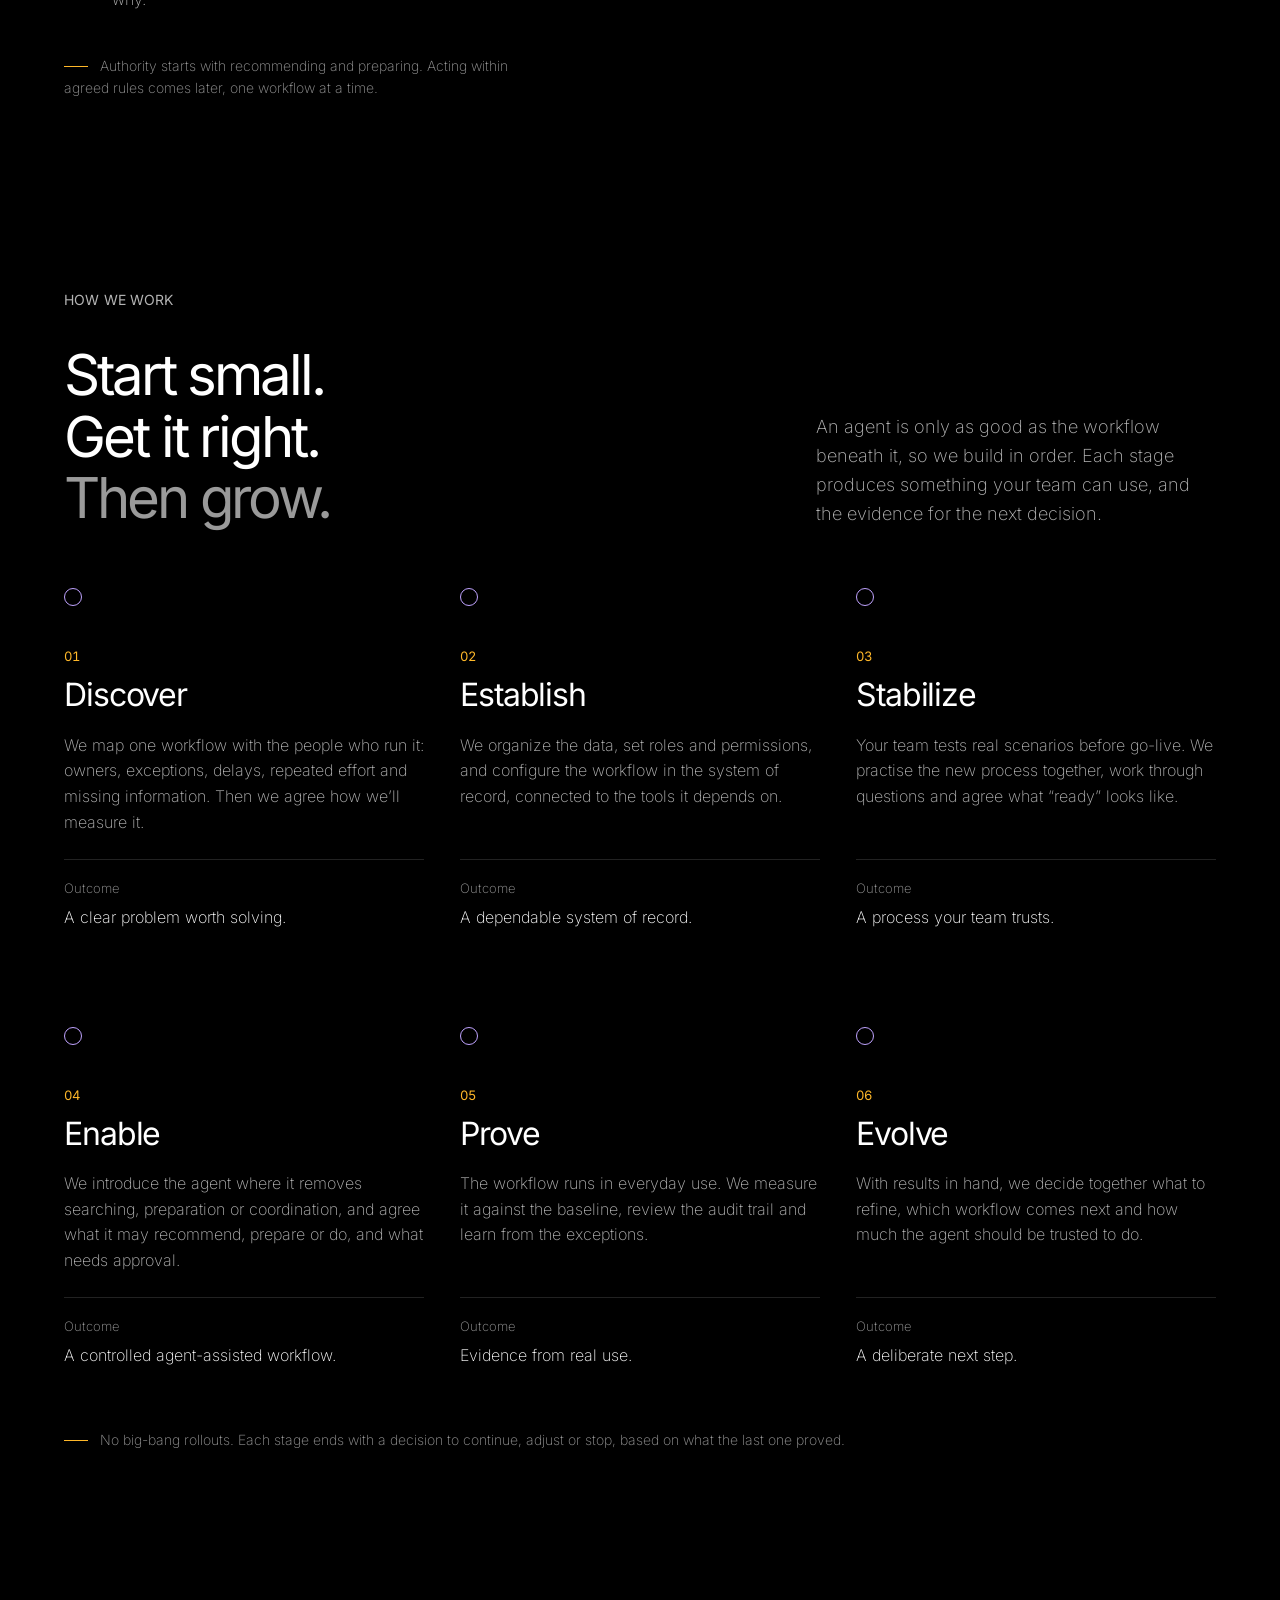
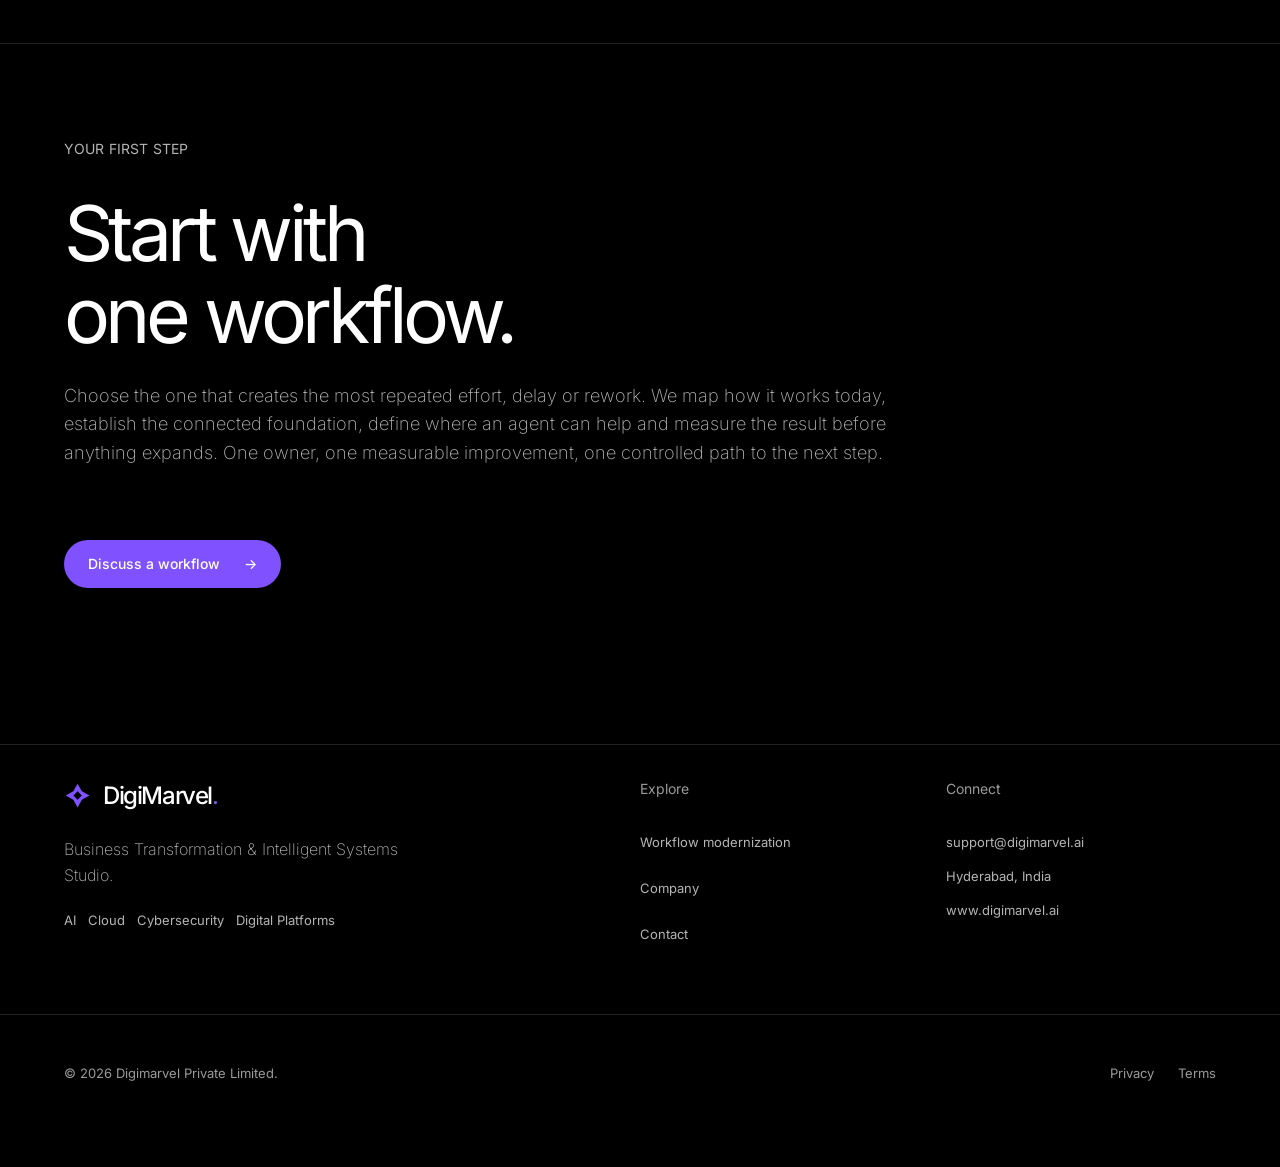
==== commit 1401ef6c: "Pour the agent's stars into the How we work stages When the story lets go of the agent, a fixed laye" ====
--- a/index.html
+++ b/index.html
@@ -12,7 +12,7 @@
 <meta content="assets/og-card.svg" property="og:image"/>
 <link href="assets/favicon.svg" rel="icon" type="image/svg+xml"/>
 <link href="site.webmanifest" rel="manifest"/>
-<link as="font" crossorigin="" href="assets/inter-400.ttf" rel="preload" type="font/ttf"/><link href="assets/tokens.css?v=20261008-2" rel="stylesheet"/><link href="assets/base.css?v=20261008-2" rel="stylesheet"/><link href="assets/site.css?v=20261008-7" rel="stylesheet"/><link href="assets/data-story.css?v=20261009-1" rel="stylesheet"/>
+<link as="font" crossorigin="" href="assets/inter-400.ttf" rel="preload" type="font/ttf"/><link href="assets/tokens.css?v=20261008-2" rel="stylesheet"/><link href="assets/base.css?v=20261008-2" rel="stylesheet"/><link href="assets/site.css?v=20261008-7" rel="stylesheet"/><link href="assets/data-story.css?v=20261009-3" rel="stylesheet"/>
 <title>DigiMarvel | Business Transformation &amp; Intelligent Systems Studio</title>
 <script type="application/ld+json">
   {
@@ -128,8 +128,9 @@
 </div>
 </footer>
 <script src="assets/site.js?v=20261008-4"></script>
-<script defer src="assets/data-story.js?v=20261009-2"></script>
+<script defer src="assets/data-story.js?v=20261009-3"></script>
 <script defer src="assets/hero-stars.js?v=20261008-2"></script>
+<script defer src="assets/how-stars.js?v=20261009-2"></script>
 </body>
 </html>
 
--- a/assets/data-story.css
+++ b/assets/data-story.css
@@ -69,3 +69,12 @@
 .story-rules h3{font-size:1.125rem}
 .data-story-step .story-rules p{grid-column:2;margin-top:var(--space-xs);font-size:1rem}
 .data-story-step.story-control .how-note{margin-top:var(--space-lg);color:var(--color-quiet);font-size:var(--text-label)}
+/* How we work: the agent's stars pour into the stages. Each dot lights as its stars arrive; the lines follow the scroll. */
+.story-particles{position:fixed;inset:0;width:100%;height:100%;z-index:1;pointer-events:none}
+.data-story.is-handed-off .data-story-drawing canvas{opacity:0}
+.has-motion .how-steps.is-scrubbed .how-step:before{background:var(--color-paper);border-color:var(--color-lilac);transition:background .3s var(--ease-out),border-color .3s var(--ease-out),box-shadow .8s var(--ease-out);transition-delay:0s}
+.has-motion .how-steps.is-scrubbed .how-step.is-lit:before{background:var(--color-accent);border-color:var(--color-accent);box-shadow:0 0 0 6px var(--color-paper),0 0 1rem .35rem color-mix(in oklch,var(--color-accent) 55%,transparent)}
+.has-motion .how-steps.is-scrubbed:after{transform:scaleY(var(--track,0));transition:none}
+@media(min-width:64rem){.has-motion .how-steps.is-scrubbed .how-step:after{transform:scaleX(var(--line,0));transition:none}}
+@media print{.story-particles{display:none}}
+.how-we-work .section-heading,.how-step h3,.how-step>p,.story-control .how-note{text-shadow:0 0 1rem var(--color-paper),0 0 .3rem var(--color-paper)}
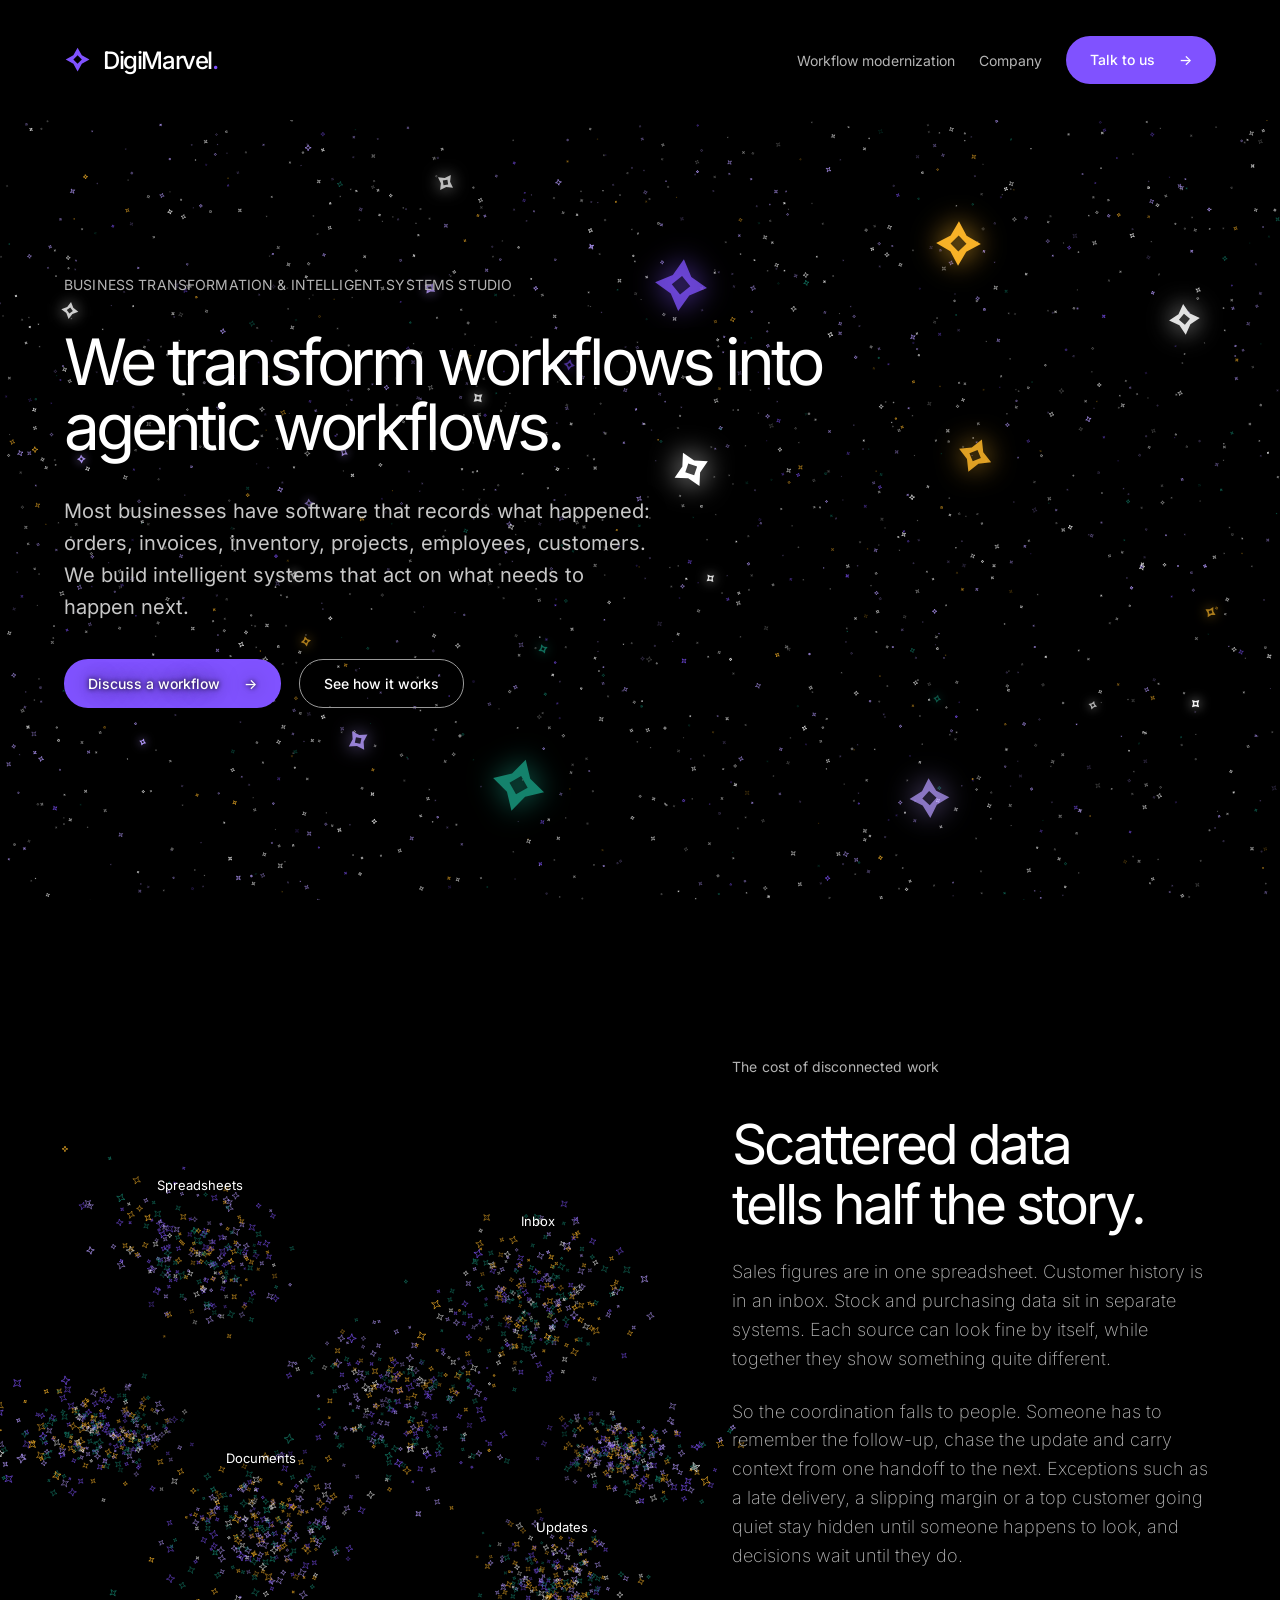
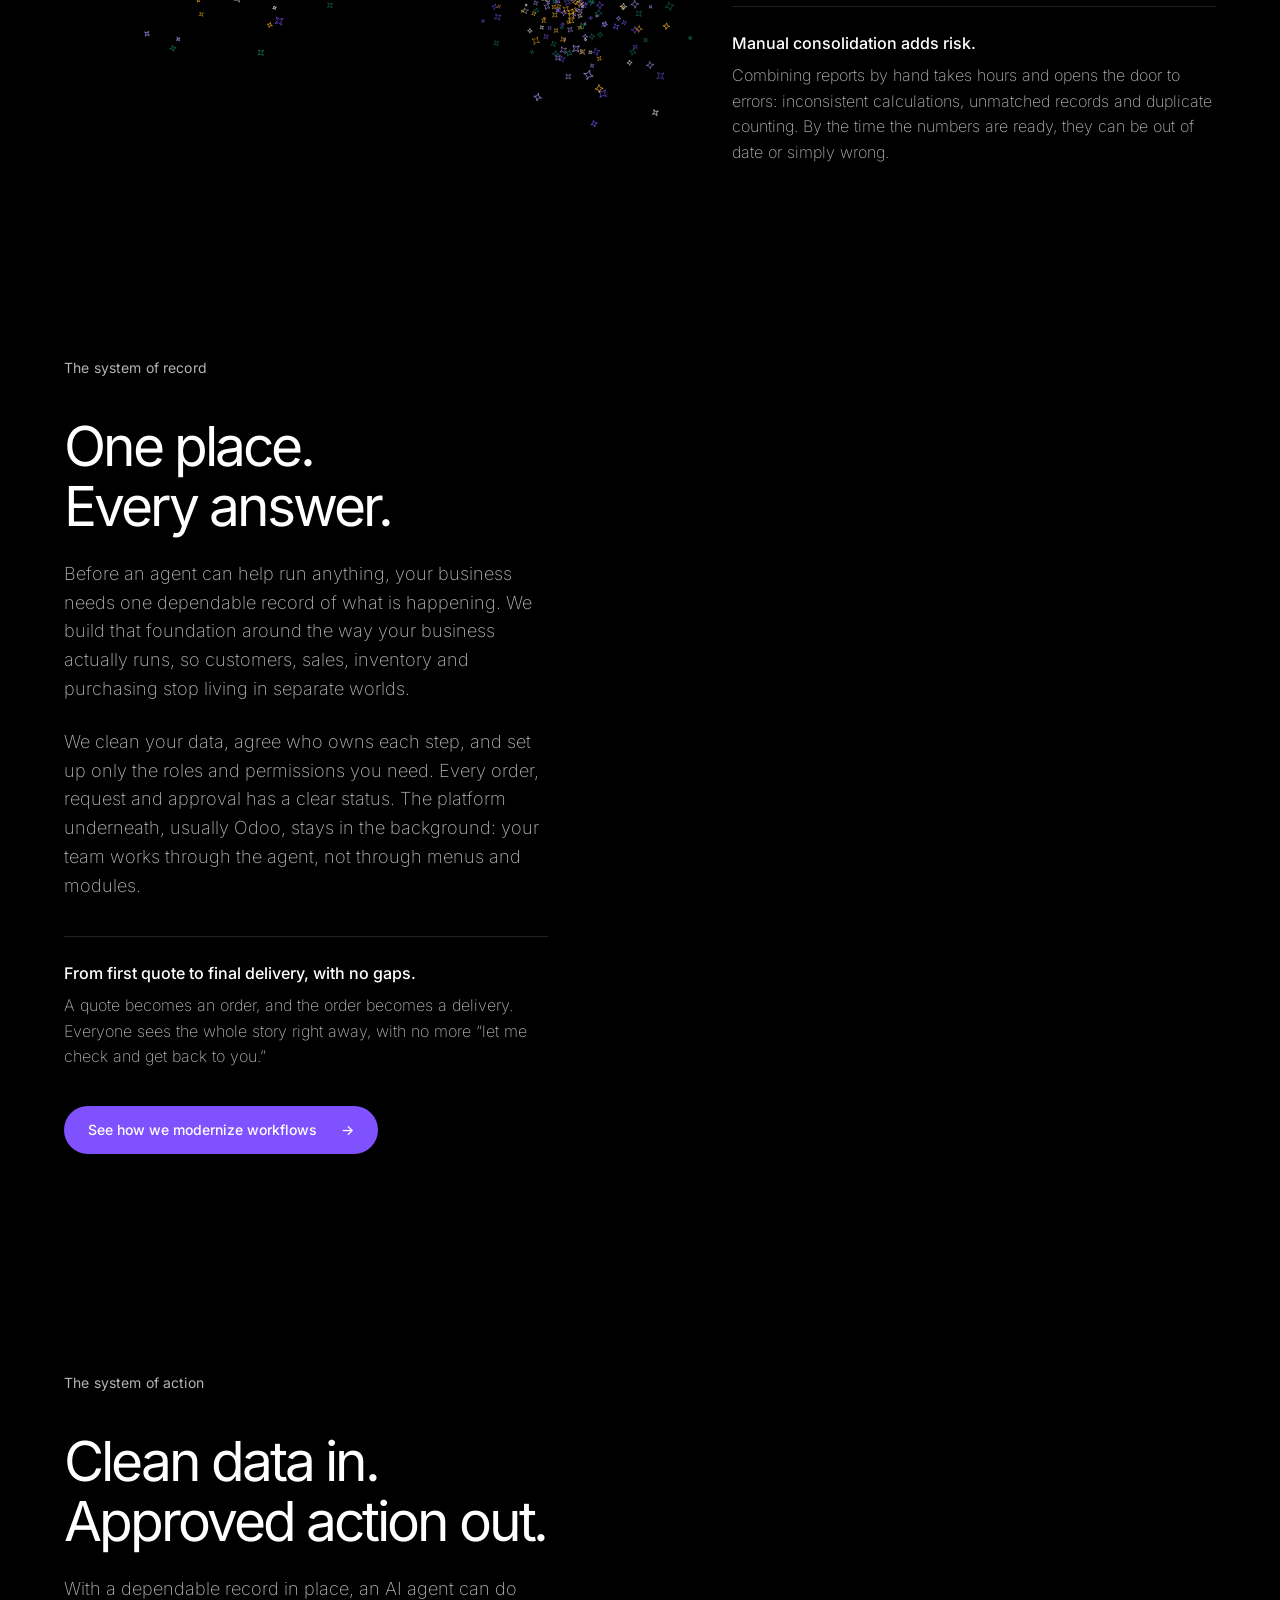
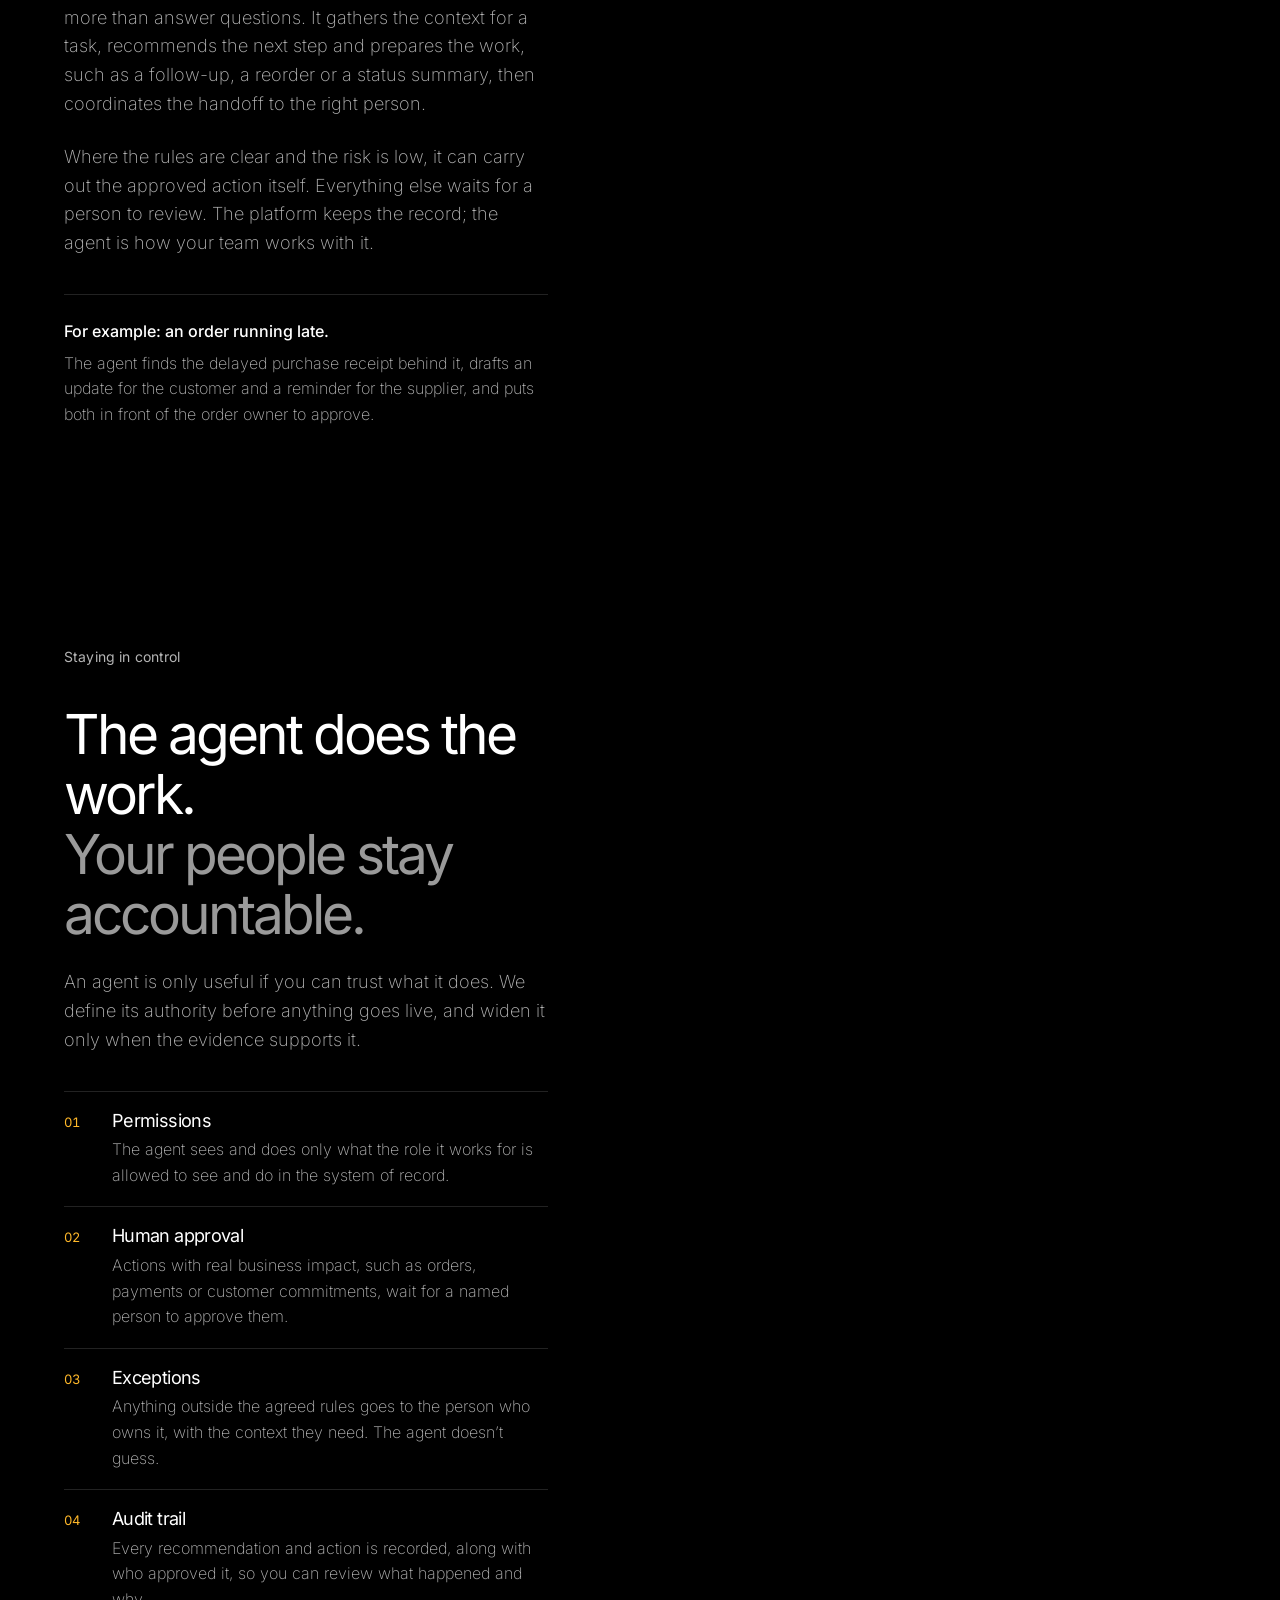
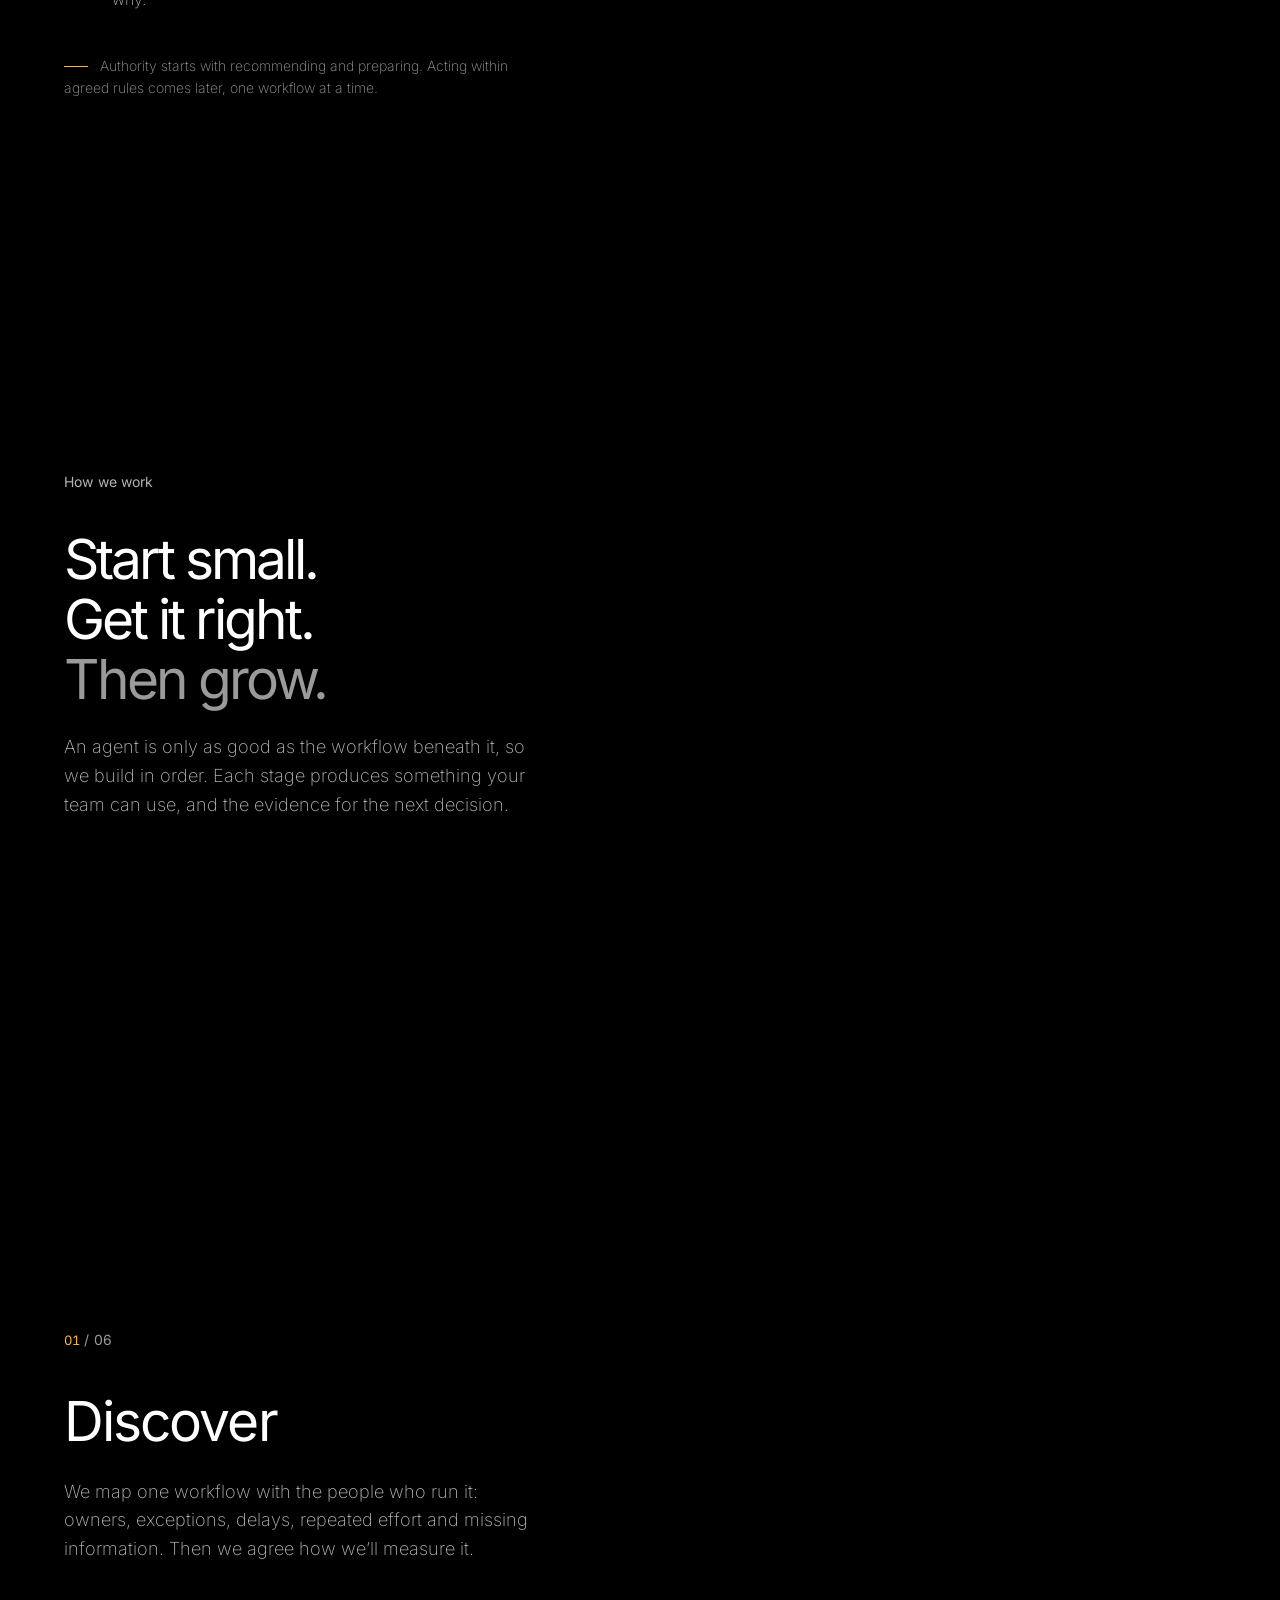
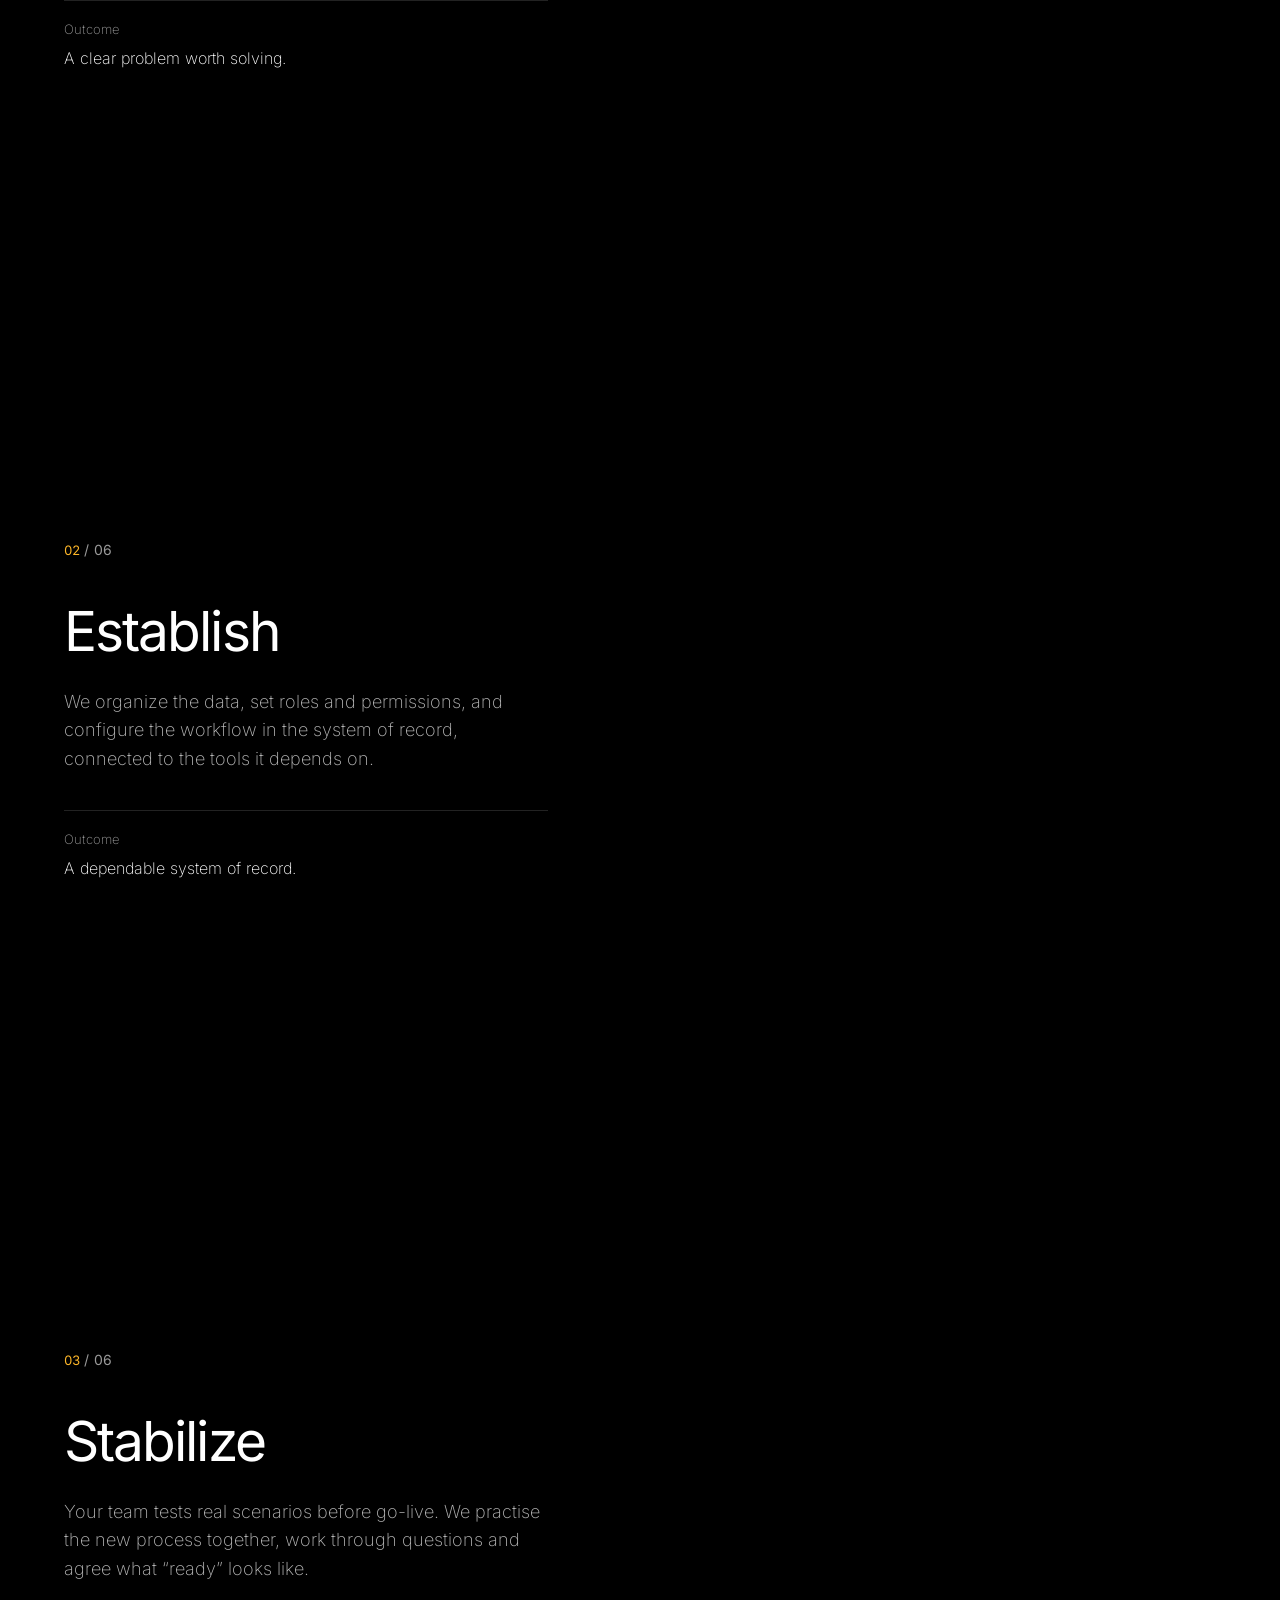
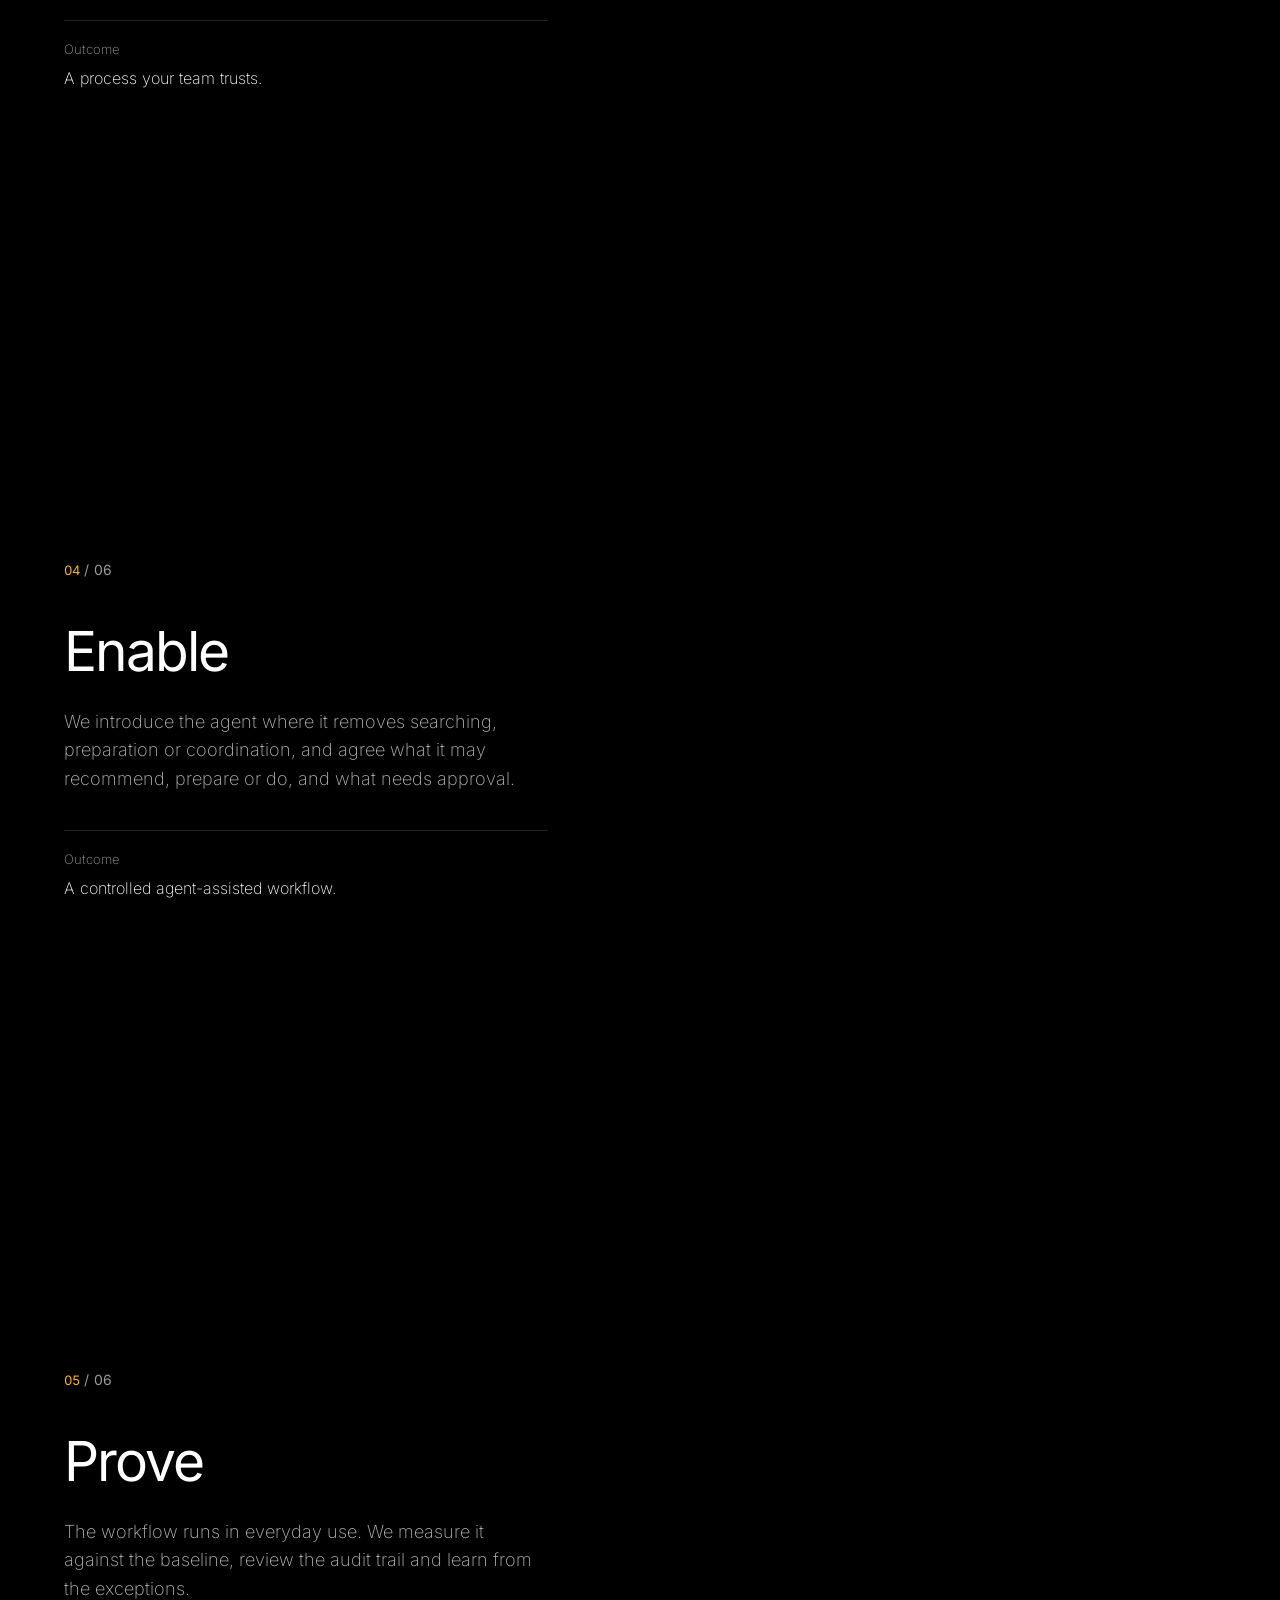
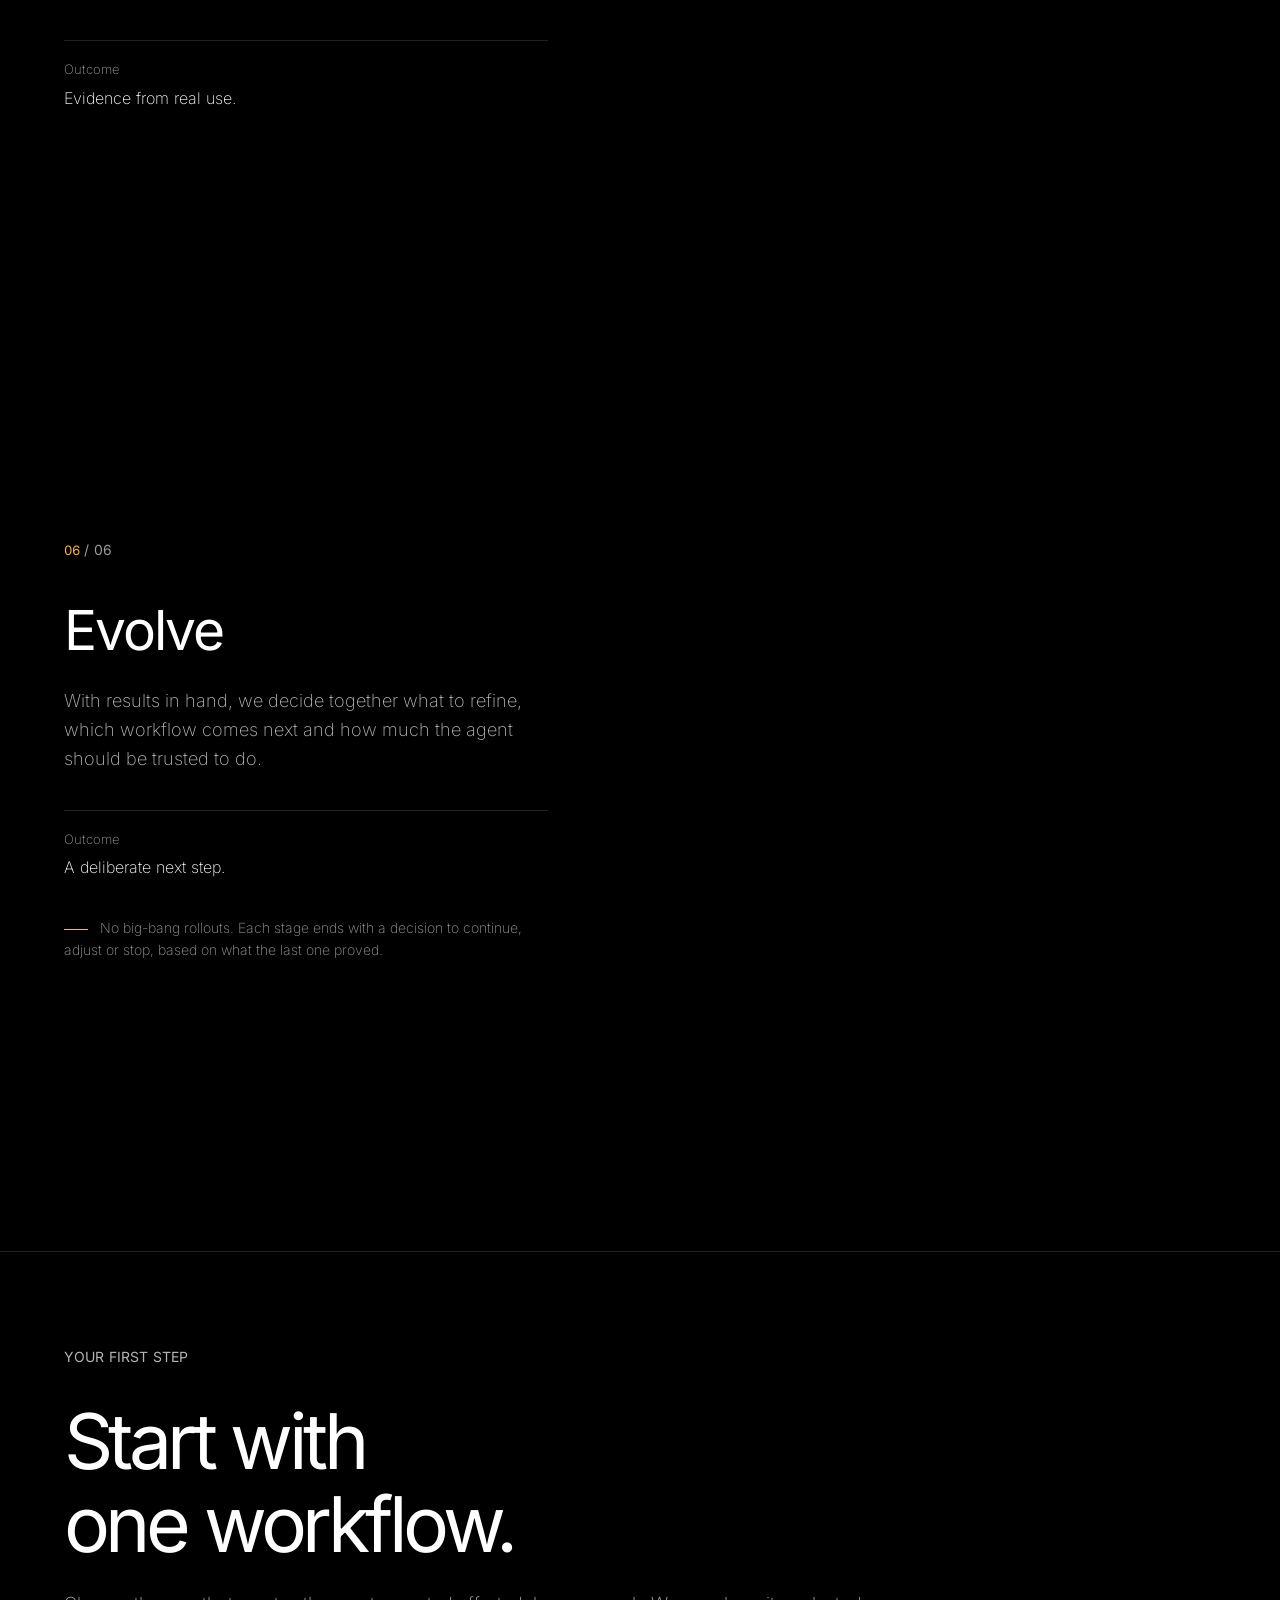
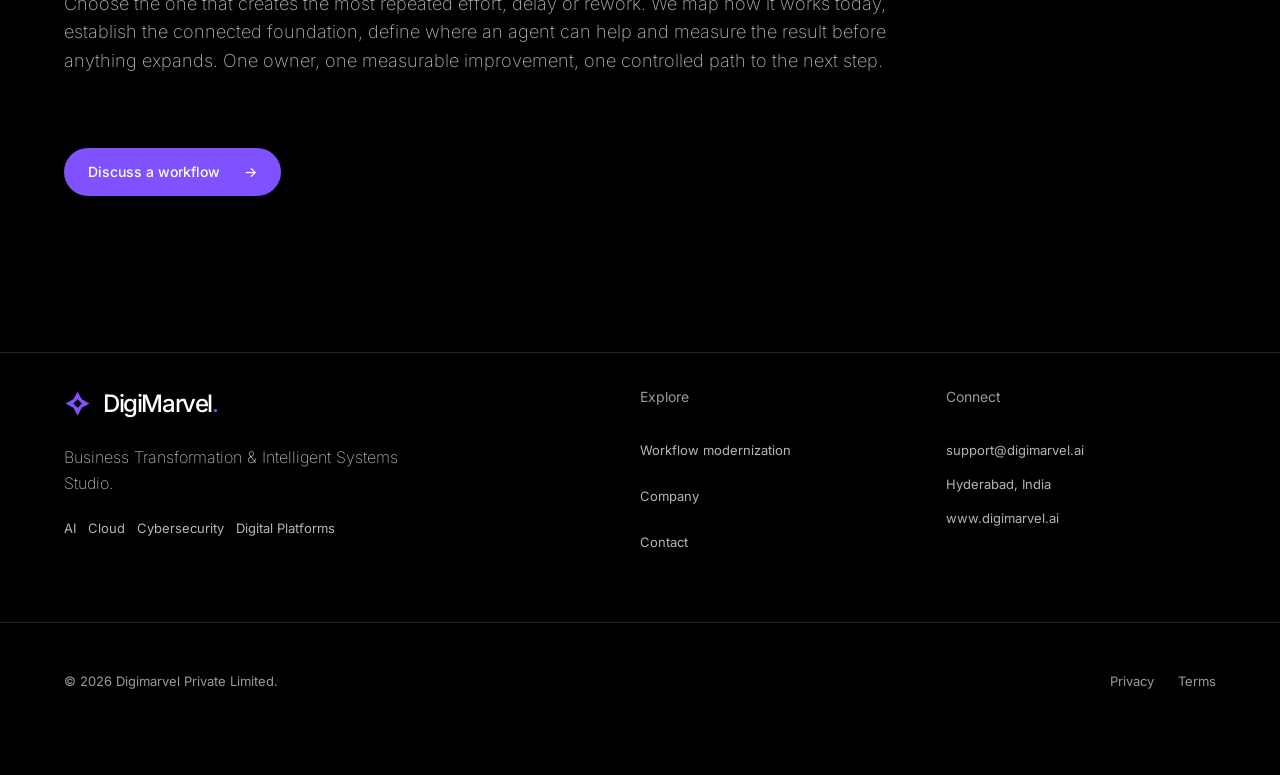
==== commit 92676fec: "Make How we work a continuation of the particle story How we work joins the homepage's scroll story." ====
--- a/index.html
+++ b/index.html
@@ -12,7 +12,7 @@
 <meta content="assets/og-card.svg" property="og:image"/>
 <link href="assets/favicon.svg" rel="icon" type="image/svg+xml"/>
 <link href="site.webmanifest" rel="manifest"/>
-<link as="font" crossorigin="" href="assets/inter-400.ttf" rel="preload" type="font/ttf"/><link href="assets/tokens.css?v=20261008-2" rel="stylesheet"/><link href="assets/base.css?v=20261008-2" rel="stylesheet"/><link href="assets/site.css?v=20261008-7" rel="stylesheet"/><link href="assets/data-story.css?v=20261009-3" rel="stylesheet"/>
+<link as="font" crossorigin="" href="assets/inter-400.ttf" rel="preload" type="font/ttf"/><link href="assets/tokens.css?v=20261008-2" rel="stylesheet"/><link href="assets/base.css?v=20261008-2" rel="stylesheet"/><link href="assets/site.css?v=20261009-1" rel="stylesheet"/><link href="assets/data-story.css?v=20261009-4" rel="stylesheet"/>
 <title>DigiMarvel | Business Transformation &amp; Intelligent Systems Studio</title>
 <script type="application/ld+json">
   {
@@ -61,11 +61,12 @@
 
 </div>
 </section>
-<section class="data-story" id="how-it-works" aria-label="From scattered records to a system of record, a system of action and an agent your people control">
+<section class="data-story" id="how-it-works" aria-label="From scattered records to an agent your people control, and how we build it in six stages">
 <div class="container data-story-layout">
 <figure class="data-story-art">
 <div class="data-story-drawing"><canvas aria-hidden="true"></canvas>
 <svg class="data-story-fallback" aria-hidden="true" viewBox="0 0 400 400"><g fill="none" stroke="currentColor"><circle cx="200" cy="200" r="65"/><circle cx="70" cy="70" r="20"/><circle cx="330" cy="70" r="20"/><circle cx="70" cy="330" r="20"/><circle cx="330" cy="330" r="20"/><path d="m85 85 70 70m90 90 70 70M315 85l-70 70m-90 90-70 70"/></g></svg></div>
+<ol class="how-rail" aria-label="Stages"><li><a href="#stage-discover"><span class="how-num">01</span><span class="how-rail-name">Discover</span></a></li><li><a href="#stage-establish"><span class="how-num">02</span><span class="how-rail-name">Establish</span></a></li><li><a href="#stage-stabilize"><span class="how-num">03</span><span class="how-rail-name">Stabilize</span></a></li><li><a href="#stage-enable"><span class="how-num">04</span><span class="how-rail-name">Enable</span></a></li><li><a href="#stage-prove"><span class="how-num">05</span><span class="how-rail-name">Prove</span></a></li><li><a href="#stage-evolve"><span class="how-num">06</span><span class="how-rail-name">Evolve</span></a></li></ol>
 </figure>
 <div class="data-story-scenes">
 <article class="data-story-step" id="story-fragments"><p class="eyebrow">The cost of disconnected work</p><h2>Scattered data<br/>tells half the story.</h2><p>Sales figures are in one spreadsheet. Customer history is in an inbox. Stock and purchasing data sit in separate systems. Each source can look fine by itself, while together they show something quite different.</p><p>So the coordination falls to people. Someone has to remember the follow-up, chase the update and carry context from one handoff to the next. Exceptions such as a late delivery, a slipping margin or a top customer going quiet stay hidden until someone happens to look, and decisions wait until they do.</p><p class="story-example"><strong>Manual consolidation adds risk.</strong>Combining reports by hand takes hours and opens the door to errors: inconsistent calculations, unmatched records and duplicate counting. By the time the numbers are ready, they can be out of date or simply wrong.</p></article>
@@ -79,20 +80,16 @@
 <li><span>04</span><h3>Audit trail</h3><p>Every recommendation and action is recorded, along with who approved it, so you can review what happened and why.</p></li>
 </ol>
 <p class="how-note">Authority starts with recommending and preparing. Acting within agreed rules comes later, one workflow at a time.</p></article>
+<article class="data-story-step how-intro" id="approach" aria-labelledby="approach-title"><p class="eyebrow">How we work</p><h2 id="approach-title">Start small.<br/>Get it right.<br/><span class="muted-heading">Then grow.</span></h2><p>An agent is only as good as the workflow beneath it, so we build in order. Each stage produces something your team can use, and the evidence for the next decision.</p></article>
+<ol class="how-flow" aria-label="How we work, in six stages">
+<li class="data-story-step how-stage" id="stage-discover"><p class="eyebrow"><span class="how-num">01</span> / 06</p><h3>Discover</h3><p>We map one workflow with the people who run it: owners, exceptions, delays, repeated effort and missing information. Then we agree how we’ll measure it.</p><p class="how-outcome"><span>Outcome</span>A clear problem worth solving.</p></li>
+<li class="data-story-step how-stage" id="stage-establish"><p class="eyebrow"><span class="how-num">02</span> / 06</p><h3>Establish</h3><p>We organize the data, set roles and permissions, and configure the workflow in the system of record, connected to the tools it depends on.</p><p class="how-outcome"><span>Outcome</span>A dependable system of record.</p></li>
+<li class="data-story-step how-stage" id="stage-stabilize"><p class="eyebrow"><span class="how-num">03</span> / 06</p><h3>Stabilize</h3><p>Your team tests real scenarios before go-live. We practise the new process together, work through questions and agree what “ready” looks like.</p><p class="how-outcome"><span>Outcome</span>A process your team trusts.</p></li>
+<li class="data-story-step how-stage" id="stage-enable"><p class="eyebrow"><span class="how-num">04</span> / 06</p><h3>Enable</h3><p>We introduce the agent where it removes searching, preparation or coordination, and agree what it may recommend, prepare or do, and what needs approval.</p><p class="how-outcome"><span>Outcome</span>A controlled agent-assisted workflow.</p></li>
+<li class="data-story-step how-stage" id="stage-prove"><p class="eyebrow"><span class="how-num">05</span> / 06</p><h3>Prove</h3><p>The workflow runs in everyday use. We measure it against the baseline, review the audit trail and learn from the exceptions.</p><p class="how-outcome"><span>Outcome</span>Evidence from real use.</p></li>
+<li class="data-story-step how-stage" id="stage-evolve"><p class="eyebrow"><span class="how-num">06</span> / 06</p><h3>Evolve</h3><p>With results in hand, we decide together what to refine, which workflow comes next and how much the agent should be trusted to do.</p><p class="how-outcome"><span>Outcome</span>A deliberate next step.</p><p class="how-note">No big-bang rollouts. Each stage ends with a decision to continue, adjust or stop, based on what the last one proved.</p></li>
+</ol>
 </div></div></section>
-<section aria-labelledby="approach-title" class="section section-soft how-we-work" id="approach">
-<div class="container">
-<div class="section-heading reveal"><div><div class="section-label">HOW WE WORK</div><h2 id="approach-title">Start small.<br/>Get it right.<br/><span class="muted-heading">Then grow.</span></h2></div><p>An agent is only as good as the workflow beneath it, so we build in order. Each stage produces something your team can use, and the evidence for the next decision.</p></div>
-<ol class="how-steps reveal">
-<li class="how-step"><span class="how-num">01</span><h3>Discover</h3><p>We map one workflow with the people who run it: owners, exceptions, delays, repeated effort and missing information. Then we agree how we’ll measure it.</p><p class="how-outcome"><span>Outcome</span>A clear problem worth solving.</p></li>
-<li class="how-step"><span class="how-num">02</span><h3>Establish</h3><p>We organize the data, set roles and permissions, and configure the workflow in the system of record, connected to the tools it depends on.</p><p class="how-outcome"><span>Outcome</span>A dependable system of record.</p></li>
-<li class="how-step"><span class="how-num">03</span><h3>Stabilize</h3><p>Your team tests real scenarios before go-live. We practise the new process together, work through questions and agree what “ready” looks like.</p><p class="how-outcome"><span>Outcome</span>A process your team trusts.</p></li>
-<li class="how-step"><span class="how-num">04</span><h3>Enable</h3><p>We introduce the agent where it removes searching, preparation or coordination, and agree what it may recommend, prepare or do, and what needs approval.</p><p class="how-outcome"><span>Outcome</span>A controlled agent-assisted workflow.</p></li>
-<li class="how-step"><span class="how-num">05</span><h3>Prove</h3><p>The workflow runs in everyday use. We measure it against the baseline, review the audit trail and learn from the exceptions.</p><p class="how-outcome"><span>Outcome</span>Evidence from real use.</p></li>
-<li class="how-step"><span class="how-num">06</span><h3>Evolve</h3><p>With results in hand, we decide together what to refine, which workflow comes next and how much the agent should be trusted to do.</p><p class="how-outcome"><span>Outcome</span>A deliberate next step.</p></li>
-</ol>
-<p class="how-note reveal">No big-bang rollouts. Each stage ends with a decision to continue, adjust or stop, based on what the last one proved.</p>
-</div></section>
 <section class="closing-block">
 <div class="container">
 <div class="footer-message"><span class="eyebrow">YOUR FIRST STEP</span><h2>Start with<br/>one workflow.</h2><p>Choose the one that creates the most repeated effort, delay or rework. We map how it works today, establish the connected foundation, define where an agent can help and measure the result before anything expands. One owner, one measurable improvement, one controlled path to the next step.</p><a class="button button-white" href="contact.html">Discuss a workflow <span>→</span></a></div>
@@ -128,9 +125,8 @@
 </div>
 </footer>
 <script src="assets/site.js?v=20261008-4"></script>
-<script defer src="assets/data-story.js?v=20261009-3"></script>
+<script defer src="assets/data-story.js?v=20261009-4"></script>
 <script defer src="assets/hero-stars.js?v=20261008-2"></script>
-<script defer src="assets/how-stars.js?v=20261009-2"></script>
 </body>
 </html>
 
--- a/assets/site.css
+++ b/assets/site.css
@@ -12,30 +12,10 @@
 .hero-grid--text .hero-copy{max-width:58rem}
 .home-page .hero-grid--text .hero-copy{max-width:58rem}
 /* How we work: six stages, 3×2 on desktop with a track that draws in per row; vertical below 64rem. */
-.how-steps{list-style:none;margin:0;padding:0;display:grid;grid-template-columns:repeat(4,minmax(0,1fr));gap:var(--space-xl);position:relative}
-.how-steps:before,.how-steps:after{content:'';position:absolute;top:.5rem;left:0;right:0;height:1px;background:linear-gradient(90deg,var(--color-rule) 80%,transparent)}
-.how-steps:after{background:linear-gradient(90deg,var(--color-accent),var(--color-lilac) 60%,transparent);transform-origin:left}
-.has-motion .how-steps:after{transform:scaleX(0);transition:transform 1.4s linear .2s}
-.has-motion .how-steps.visible:after{transform:none}
-.how-step{position:relative;display:flex;flex-direction:column;padding-top:var(--space-2xl)}
-.how-step:before{content:'';position:absolute;top:0;left:0;z-index:1;width:1rem;height:1rem;border:1px solid var(--color-accent);border-radius:50%;background:var(--color-accent);box-shadow:0 0 0 6px var(--color-paper)}
-.has-motion .how-step:before{background:var(--color-paper);border-color:var(--color-lilac);transition:background .4s var(--ease-out),border-color .4s var(--ease-out)}
-.has-motion .how-steps.visible .how-step:before{background:var(--color-accent);border-color:var(--color-accent)}
-.how-step:nth-child(1):before{transition-delay:.2s}.how-step:nth-child(2):before{transition-delay:.45s}.how-step:nth-child(3):before{transition-delay:.7s}.how-step:nth-child(4):before{transition-delay:.95s}.how-step:nth-child(5):before{transition-delay:1.2s}.how-step:nth-child(6):before{transition-delay:1.45s}
 .how-num{color:var(--color-amber);font-size:var(--text-small);font-weight:400;font-variant-numeric:tabular-nums}
-.how-step h3{margin-top:var(--space-sm)}
-.how-step>p{font-size:1rem;color:var(--color-muted);margin-block:var(--space-md) var(--space-lg)}
-.how-step>.how-outcome{margin:auto 0 0;padding-top:var(--space-md);border-top:1px solid var(--color-rule);color:var(--color-ink)}
 .how-outcome span{display:block;margin-bottom:var(--space-xs);font-size:var(--text-small);color:var(--color-quiet)}
-.how-we-work .muted-heading,.control-model .muted-heading{color:var(--color-quiet)}
 .how-note{margin-top:var(--space-2xl);color:var(--color-quiet);font-size:var(--text-label)}
 .how-note:before{content:'';display:inline-block;width:1.5rem;height:1px;margin-right:var(--space-sm);vertical-align:middle;background:var(--color-amber)}
-@media(max-width:63.99rem){.how-steps{grid-template-columns:minmax(0,1fr);gap:var(--space-2xl)}
-.how-steps:before,.how-steps:after{top:0;bottom:0;left:.5rem;right:auto;width:1px;height:auto;background:var(--color-rule)}
-.how-steps:after{background:linear-gradient(180deg,var(--color-accent),var(--color-lilac));transform-origin:top}
-.has-motion .how-steps:after{transform:scaleY(0)}
-.has-motion .how-steps.visible:after{transform:none}
-.how-step{padding:0 0 0 var(--space-2xl)}}
 
 /* Talk to us: one focused form with labels beside fields, contact details alongside. */
 .talk-page{padding-block:var(--space-2xl) var(--space-3xl)}
@@ -68,10 +48,3 @@
 .talk-detail a:hover{color:var(--color-amber)}
 @media(max-width:63.99rem){.talk-grid{grid-template-columns:minmax(0,1fr);gap:var(--space-2xl)}.talk-aside{padding-top:0}}
 @media(max-width:47.99rem){.talk-row{grid-template-columns:minmax(0,1fr);gap:var(--space-xs)}.talk-row>label{padding-top:0}.talk-submit>span{display:none}}
-@media(min-width:64rem){.how-steps{grid-template-columns:repeat(3,minmax(0,1fr));row-gap:var(--space-3xl)}
-.how-steps:before,.how-steps:after{display:none}
-.how-step:after{content:'';position:absolute;top:.5rem;left:0;right:calc(-1 * var(--space-xl));height:1px;background:linear-gradient(90deg,var(--color-accent),var(--color-lilac));transform-origin:left}
-.how-step:nth-child(3n):after{right:0;background:linear-gradient(90deg,var(--color-lilac),transparent)}
-.has-motion .how-step:after{transform:scaleX(0);transition:transform .25s linear}
-.has-motion .how-steps.visible .how-step:after{transform:none}
-.how-step:nth-child(1):after{transition-delay:.2s}.how-step:nth-child(2):after{transition-delay:.45s}.how-step:nth-child(3):after{transition-delay:.7s}.how-step:nth-child(4):after{transition-delay:.95s}.how-step:nth-child(5):after{transition-delay:1.2s}.how-step:nth-child(6):after{transition-delay:1.45s}}
--- a/assets/data-story.css
+++ b/assets/data-story.css
@@ -69,12 +69,34 @@
 .story-rules h3{font-size:1.125rem}
 .data-story-step .story-rules p{grid-column:2;margin-top:var(--space-xs);font-size:1rem}
 .data-story-step.story-control .how-note{margin-top:var(--space-lg);color:var(--color-quiet);font-size:var(--text-label)}
-/* How we work: the agent's stars pour into the stages. Each dot lights as its stars arrive; the lines follow the scroll. */
-.story-particles{position:fixed;inset:0;width:100%;height:100%;z-index:1;pointer-events:none}
-.data-story.is-handed-off .data-story-drawing canvas{opacity:0}
-.has-motion .how-steps.is-scrubbed .how-step:before{background:var(--color-paper);border-color:var(--color-lilac);transition:background .3s var(--ease-out),border-color .3s var(--ease-out),box-shadow .8s var(--ease-out);transition-delay:0s}
-.has-motion .how-steps.is-scrubbed .how-step.is-lit:before{background:var(--color-accent);border-color:var(--color-accent);box-shadow:0 0 0 6px var(--color-paper),0 0 1rem .35rem color-mix(in oklch,var(--color-accent) 55%,transparent)}
-.has-motion .how-steps.is-scrubbed:after{transform:scaleY(var(--track,0));transition:none}
-@media(min-width:64rem){.has-motion .how-steps.is-scrubbed .how-step:after{transform:scaleX(var(--line,0));transition:none}}
-@media print{.story-particles{display:none}}
-.how-we-work .section-heading,.how-step h3,.how-step>p,.story-control .how-note{text-shadow:0 0 1rem var(--color-paper),0 0 .3rem var(--color-paper)}
+/* How we work, as scenes five to eleven: the intro, then one stage per screen with its own shape beside it. */
+.how-intro .muted-heading{color:var(--color-quiet)}
+.how-flow{list-style:none;margin:0;padding:0}
+.how-stage h3{font-size:clamp(2.35rem,4.3vw,4.2rem);max-width:14ch}
+.how-stage .eyebrow{color:var(--color-quiet)}
+.data-story-step .how-outcome{color:var(--color-ink);border-top:1px solid var(--color-rule);padding-top:var(--space-md);margin-top:var(--space-xl);font-size:1rem}
+.data-story-step.how-stage .how-note{margin-top:var(--space-xl);color:var(--color-quiet);font-size:var(--text-label)}
+/* The stage rail: six stops under the drawing that fill in as the stages flow into one another. */
+.how-rail{list-style:none;margin:0;padding:0;display:flex;justify-content:center;gap:var(--space-md);position:relative;font-size:var(--text-small);opacity:0;visibility:hidden;transition:opacity .4s var(--ease-out),visibility 0s .4s}
+.data-story.show-rail .how-rail{opacity:1;visibility:visible;transition:opacity .4s var(--ease-out)}
+.how-rail:before,.how-rail:after{content:'';position:absolute;left:0;right:0;top:50%;height:1px;background:var(--color-rule);z-index:-1}
+.how-rail:after{background:linear-gradient(90deg,var(--color-accent),var(--color-lilac));transform:scaleX(var(--how,0));transform-origin:left}
+.how-rail a{display:inline-flex;align-items:center;gap:var(--space-xs);min-height:2.75rem;padding-inline:.6rem;border:1px solid var(--color-rule);border-radius:var(--radius-button);background:var(--color-paper);color:var(--color-quiet);text-decoration:none}
+.how-rail a:hover{color:var(--color-ink);border-color:var(--color-muted)}
+.how-rail a[aria-current]{color:var(--color-ink);border-color:var(--color-accent)}
+.how-rail .how-num{color:inherit}
+.how-rail a[aria-current] .how-num{color:var(--color-amber)}
+.how-rail-name{position:absolute;width:1px;height:1px;overflow:hidden;clip-path:inset(50%);white-space:nowrap}
+.how-rail a[aria-current] .how-rail-name{position:static;width:auto;height:auto;overflow:visible;clip-path:none}
+@media(min-width:48rem){
+ .data-story-scenes{pointer-events:none}
+ .data-story-step{pointer-events:auto}
+ .how-stage{min-height:90svh}
+ .how-rail{position:absolute;bottom:5svh;left:calc(var(--story-x,.7)*100%);transform:translateX(-50%);z-index:2}
+ .data-story-step h3{text-shadow:0 0 1rem var(--color-paper),0 0 .3rem var(--color-paper)}
+}
+@media(max-width:47.99rem){
+ .how-rail{gap:.3rem;margin-top:var(--space-xs)}
+ .how-rail a{padding-inline:.45rem;min-height:2.25rem}
+}
+@media print{.how-rail{display:none}}
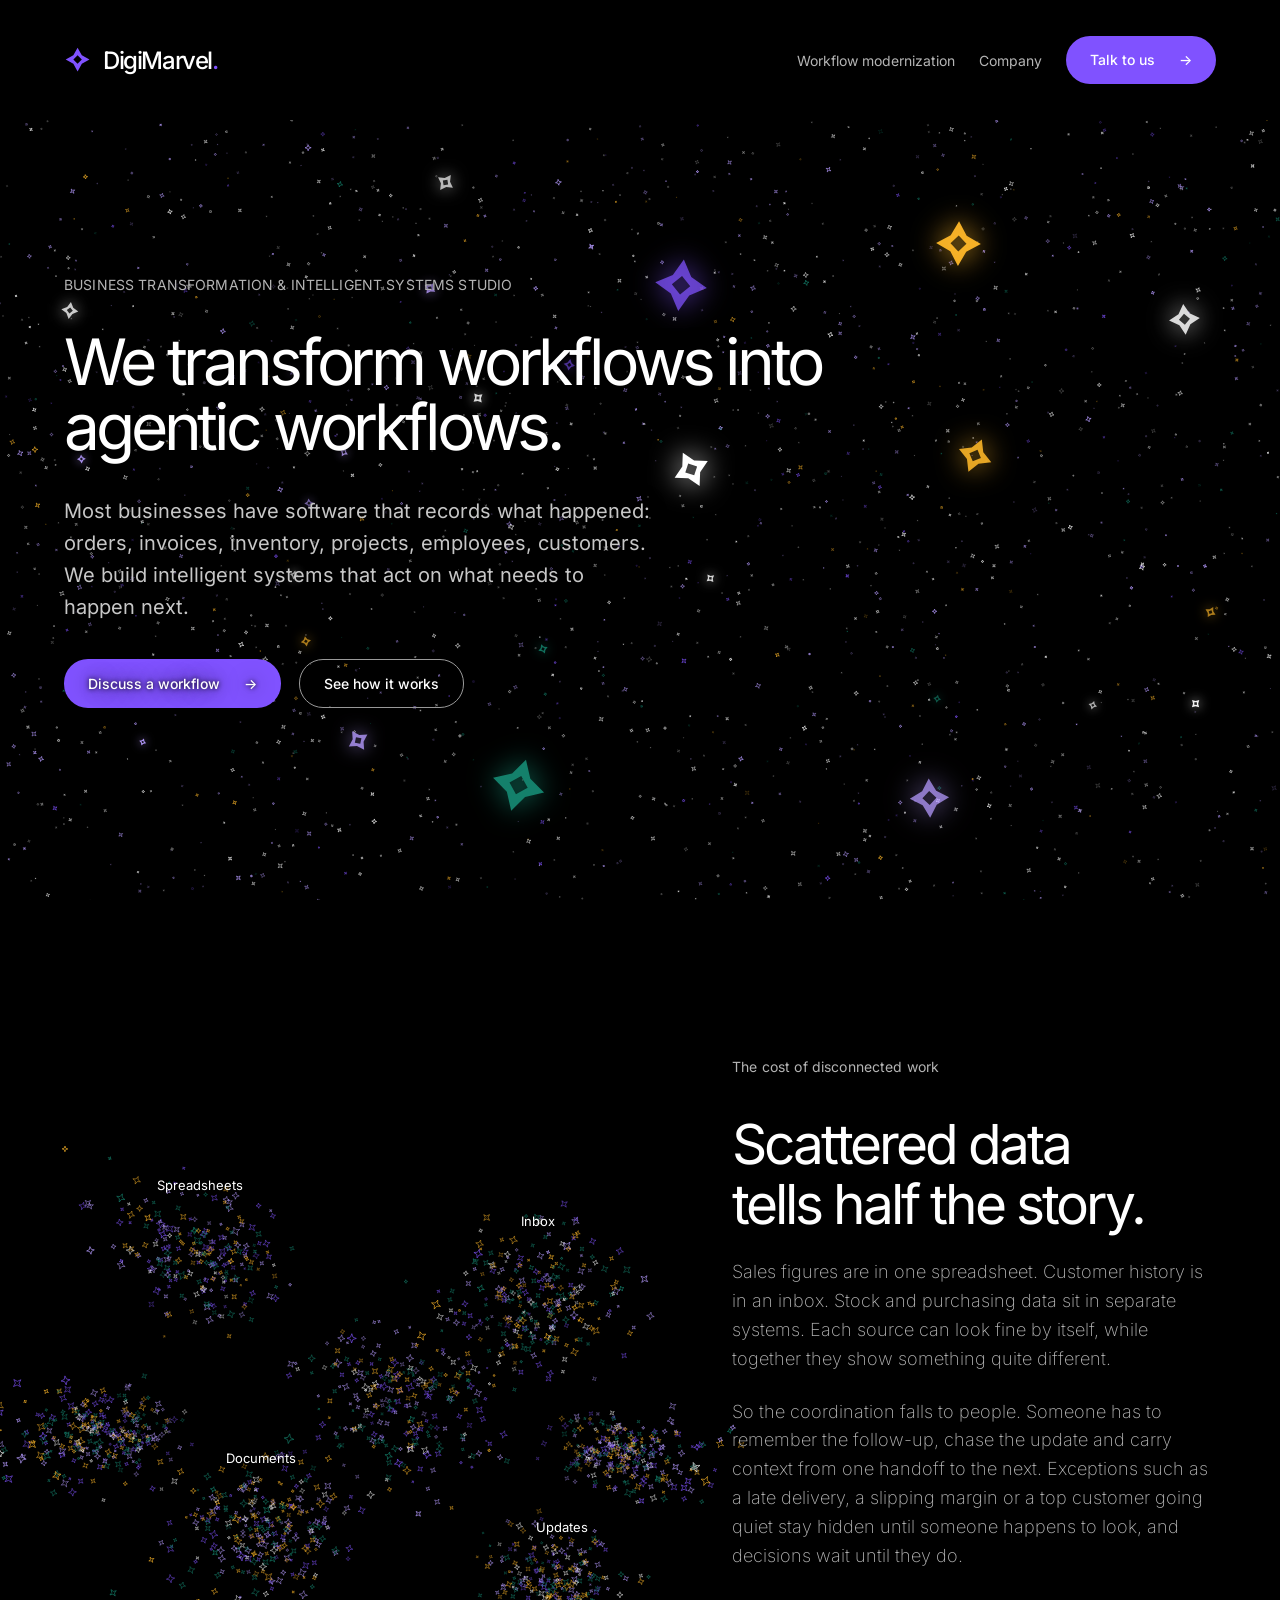
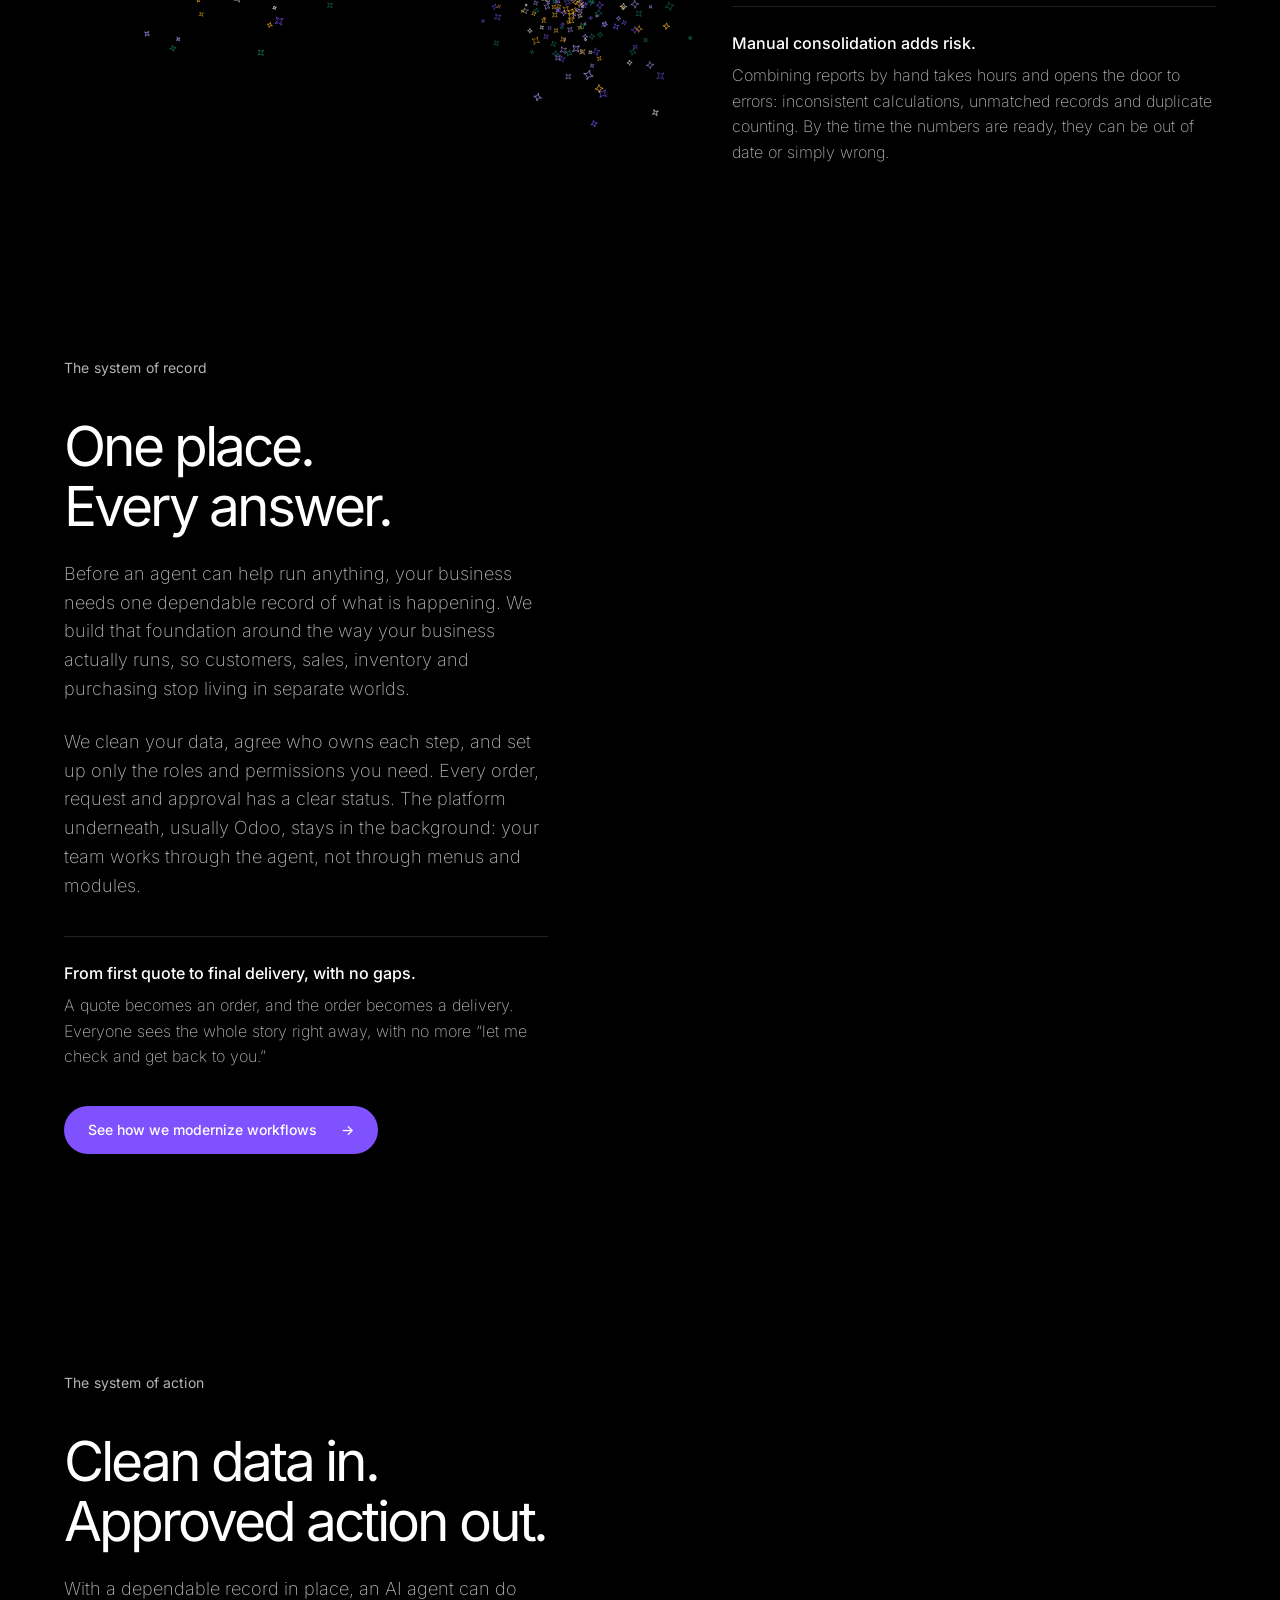
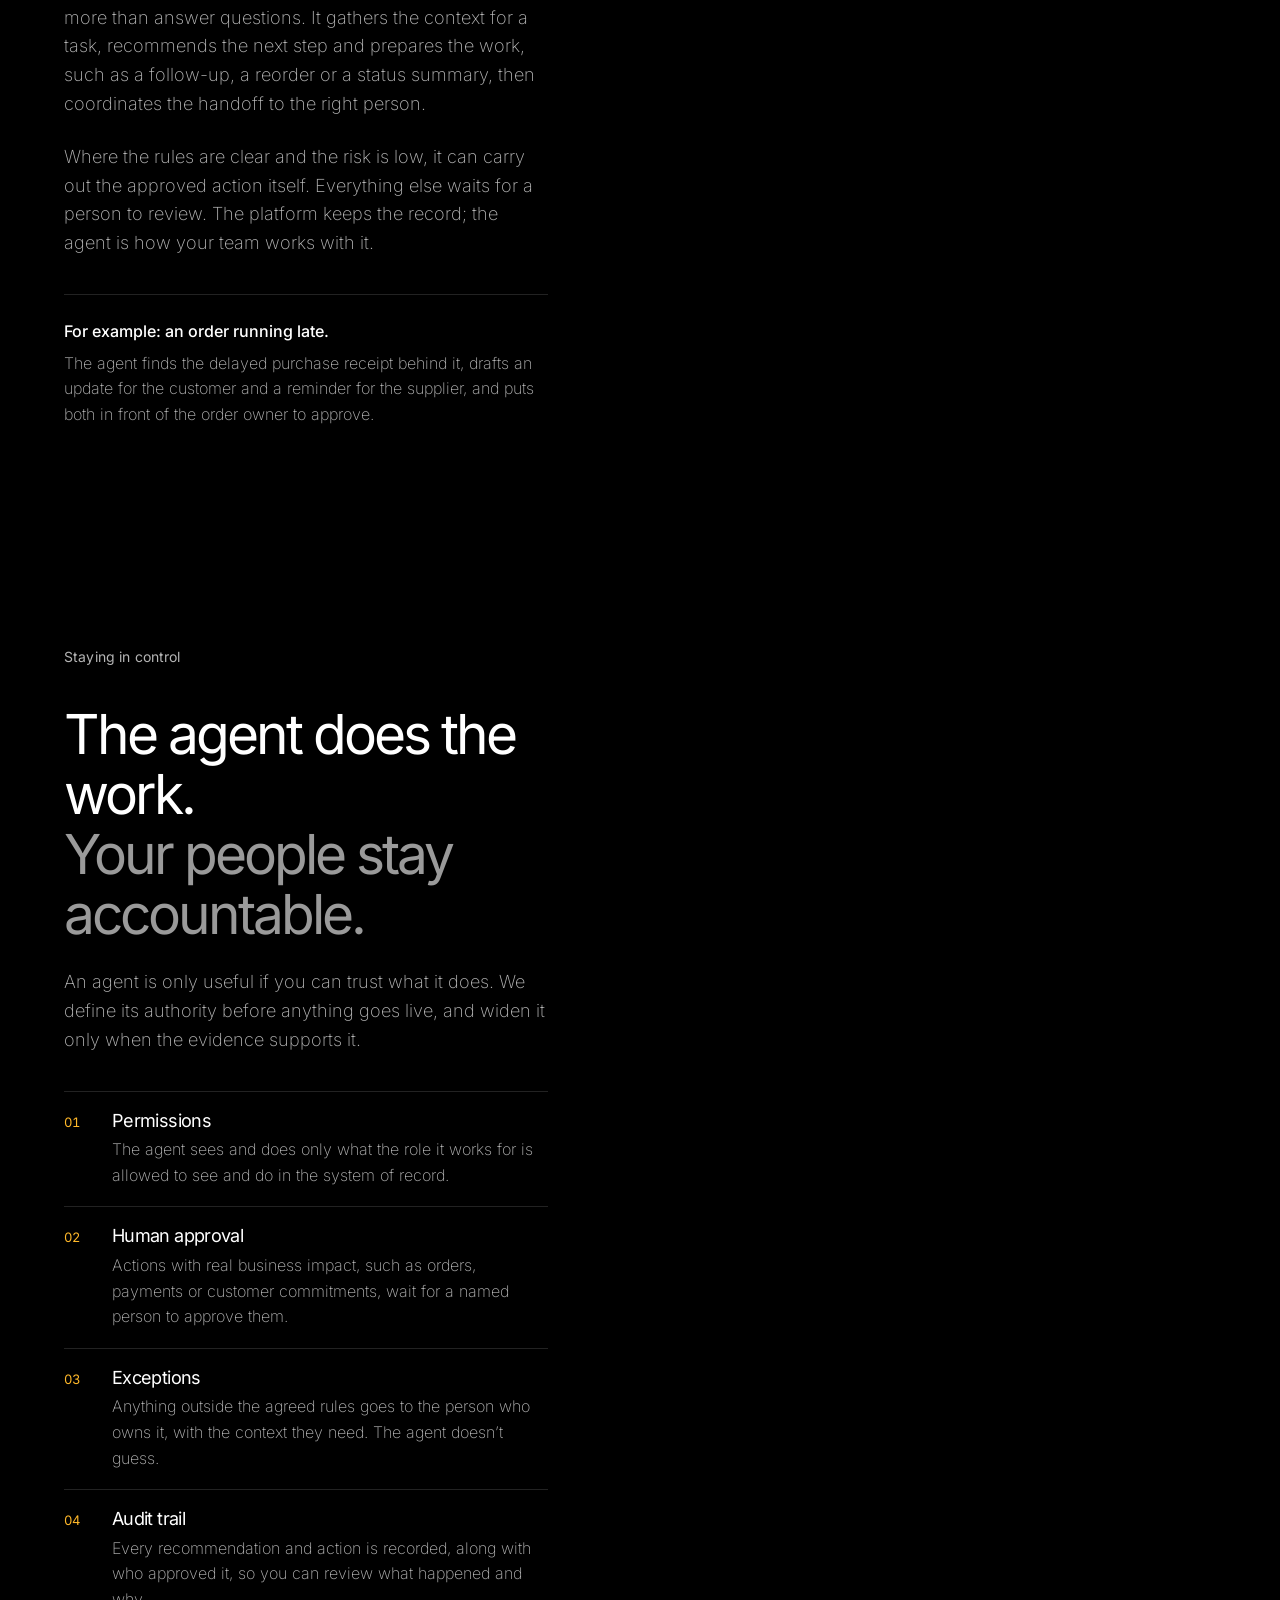
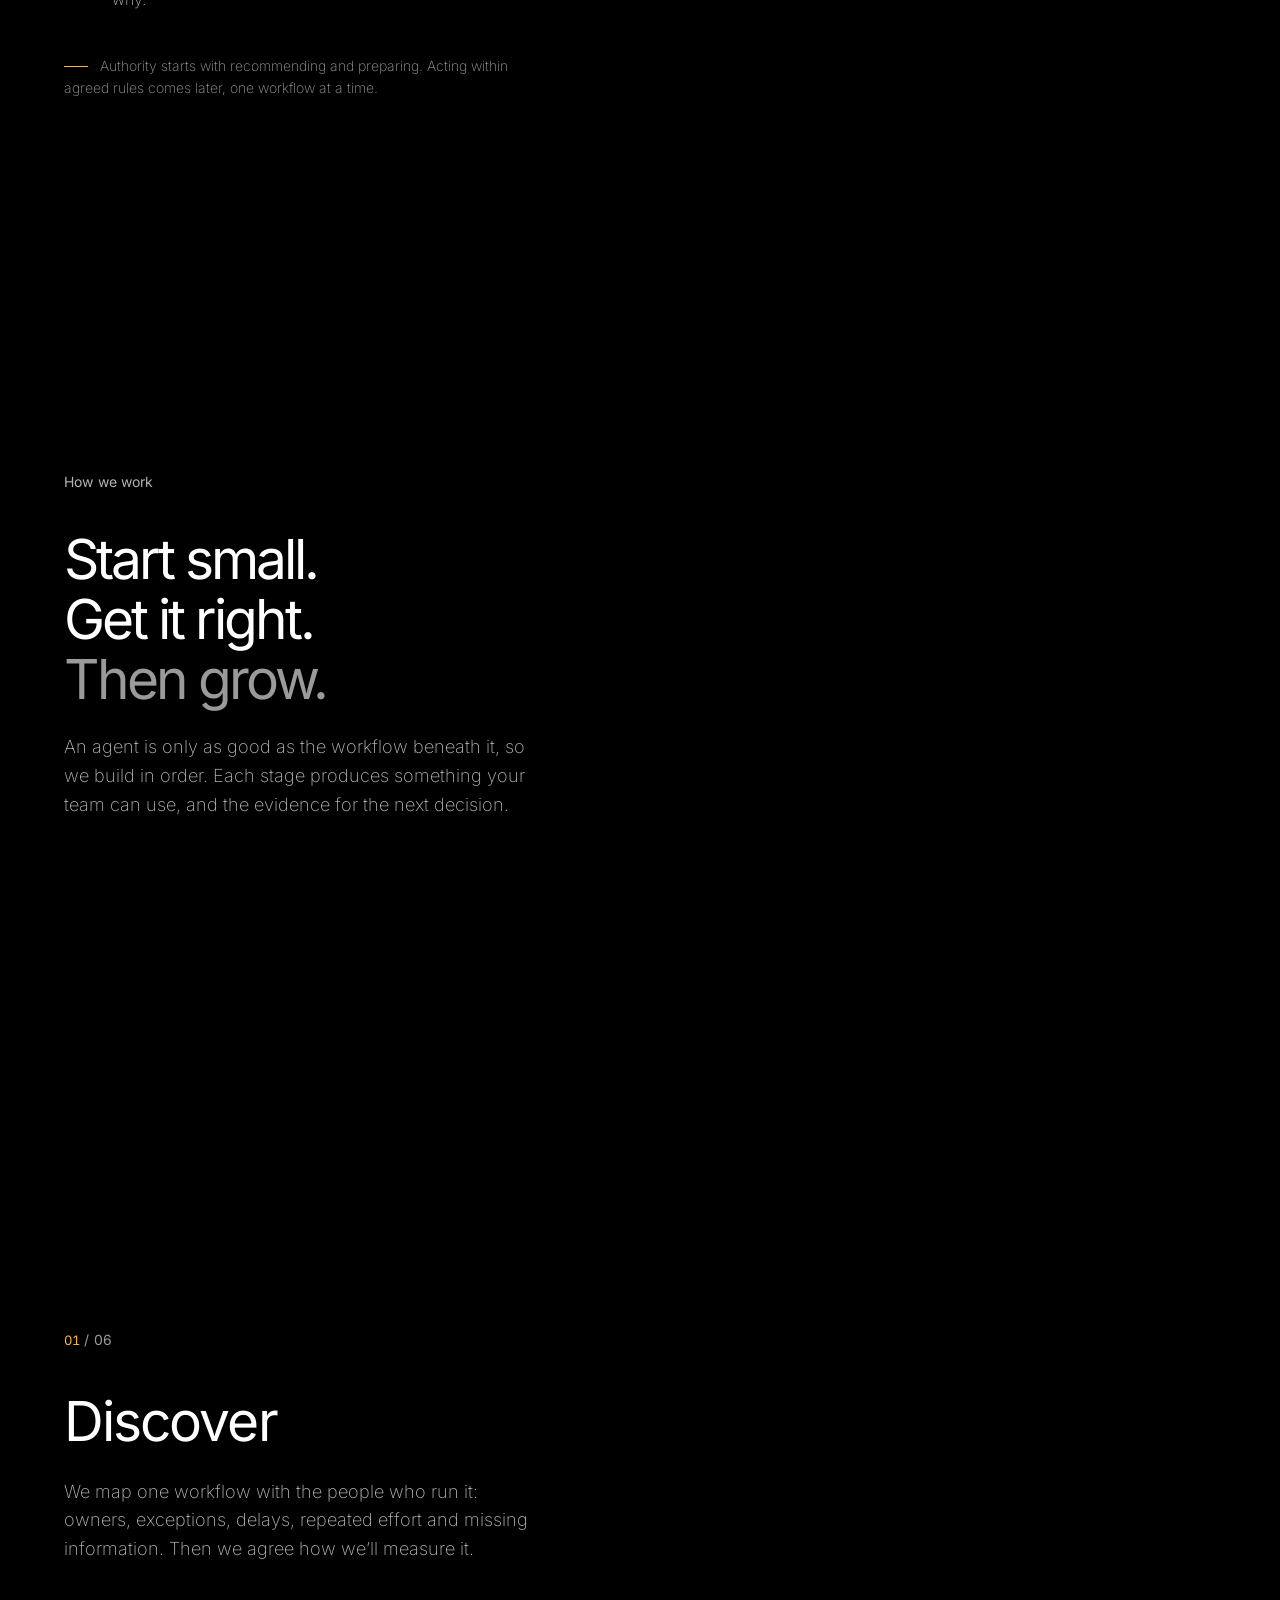
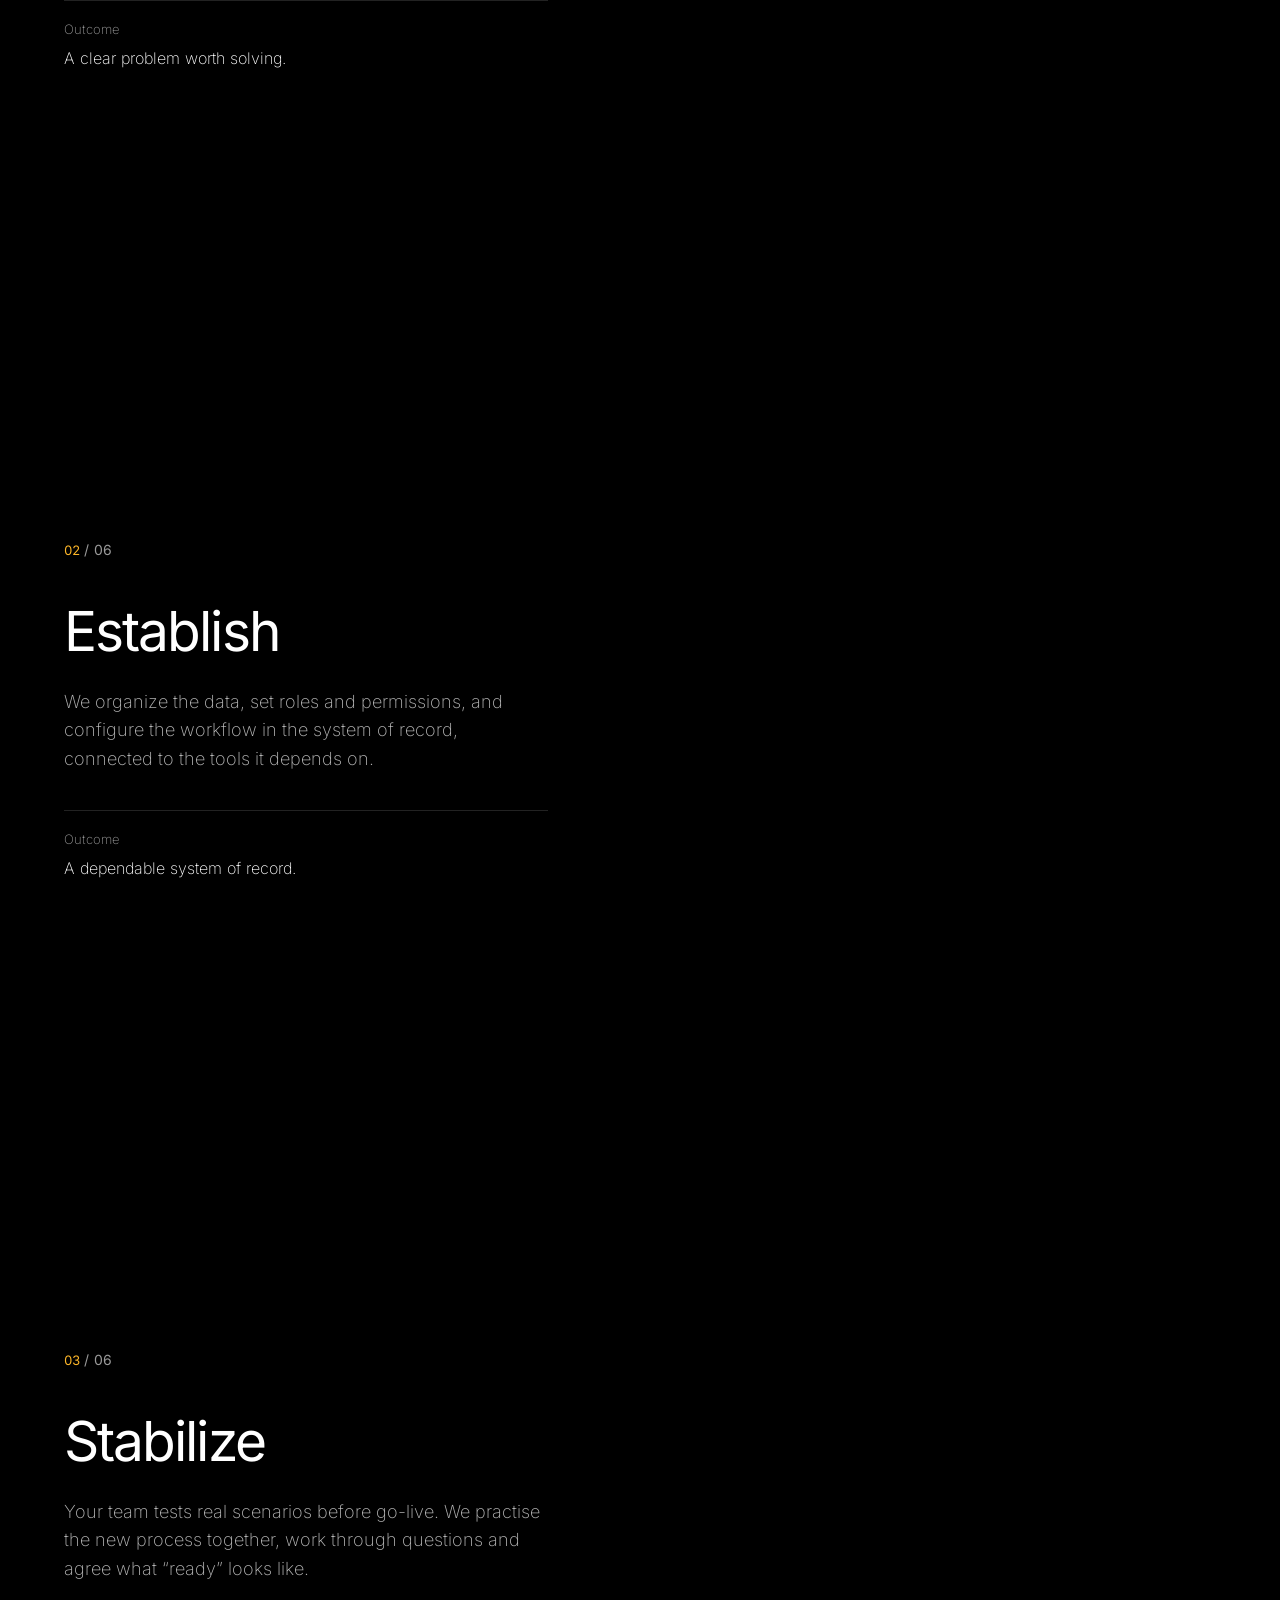
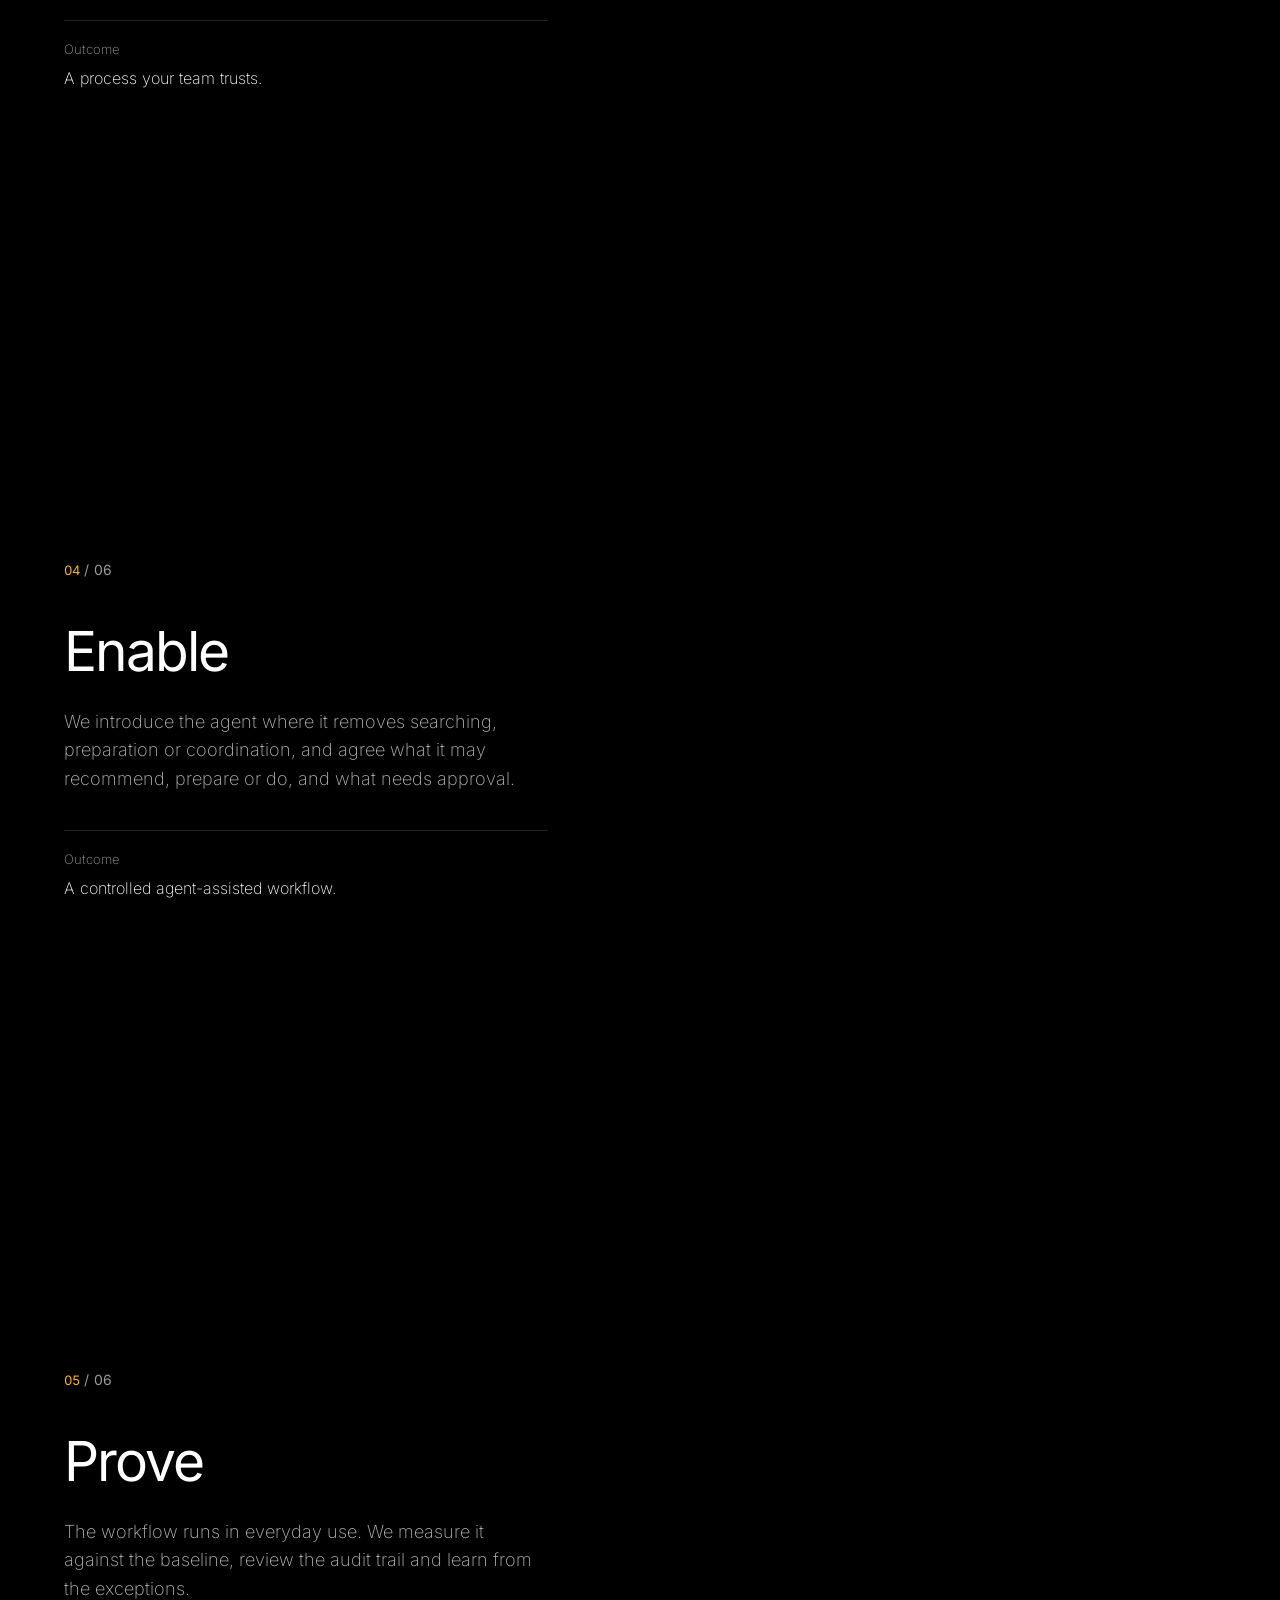
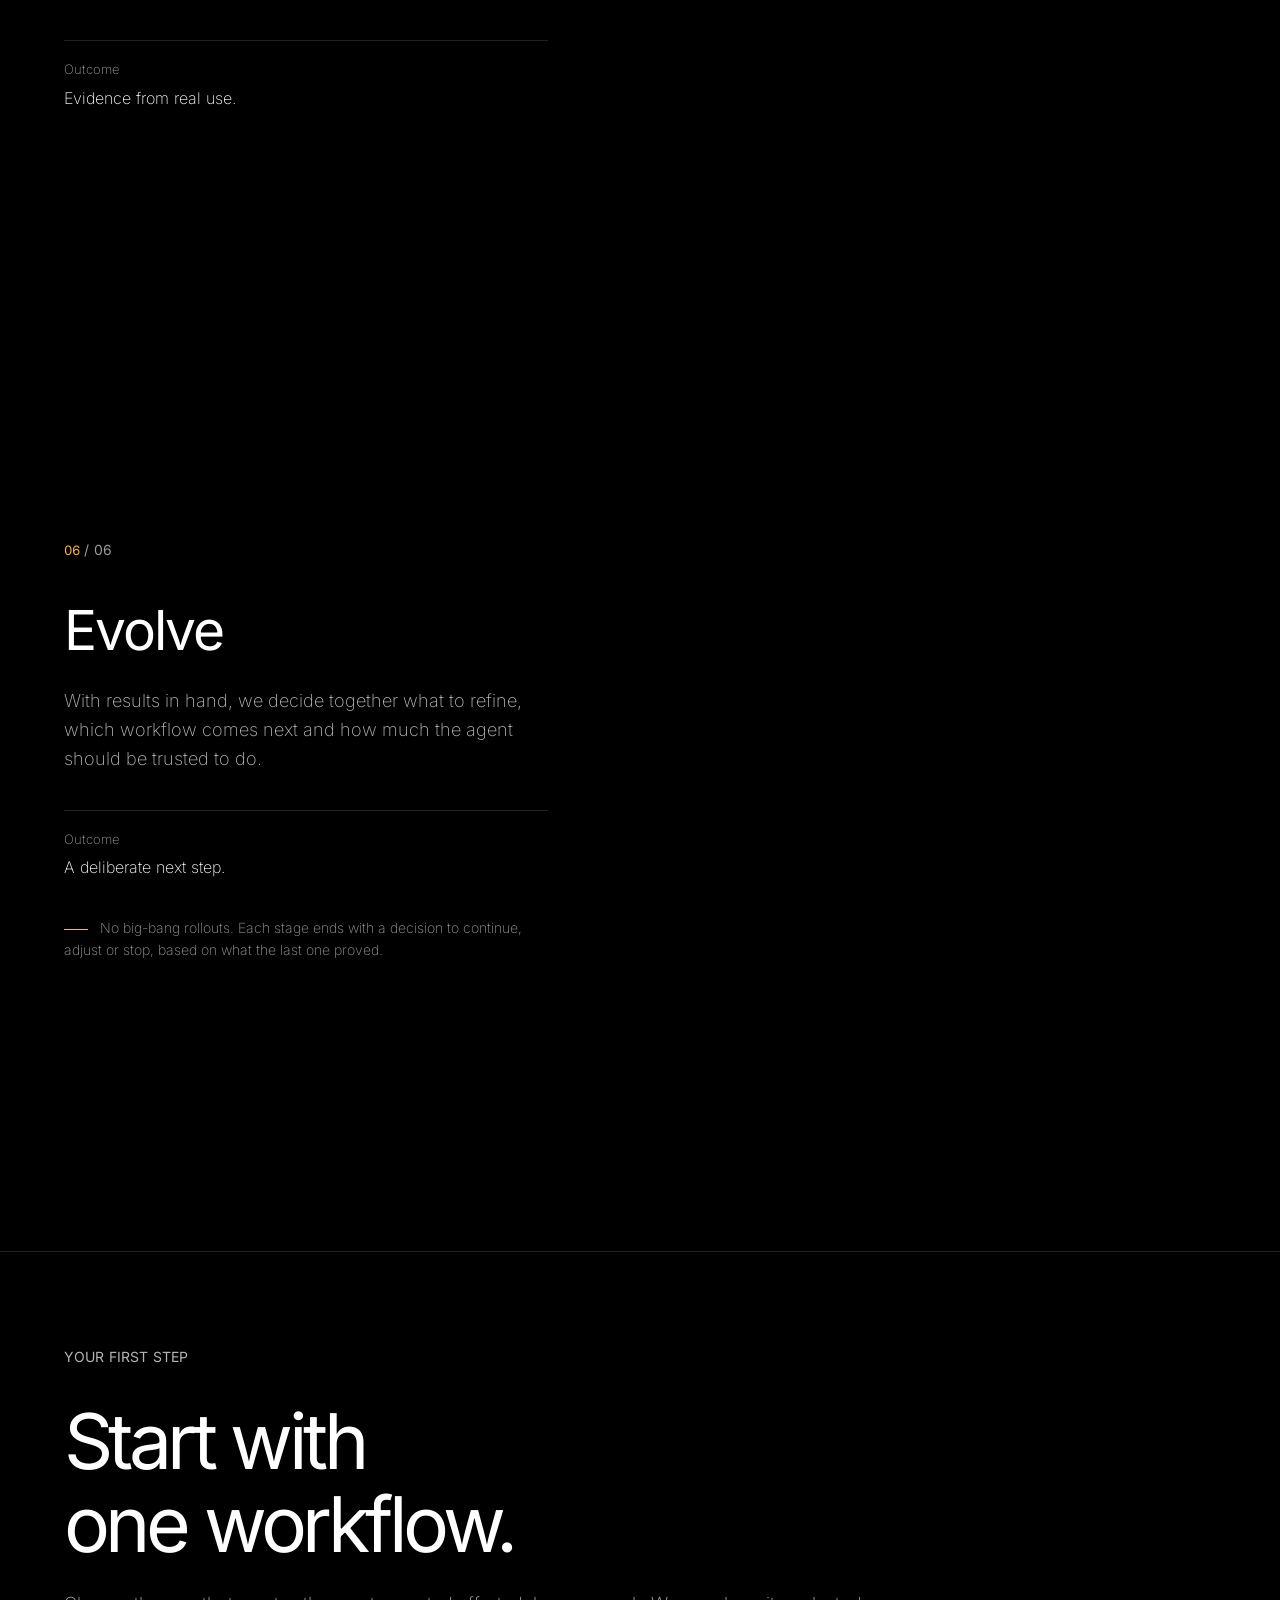
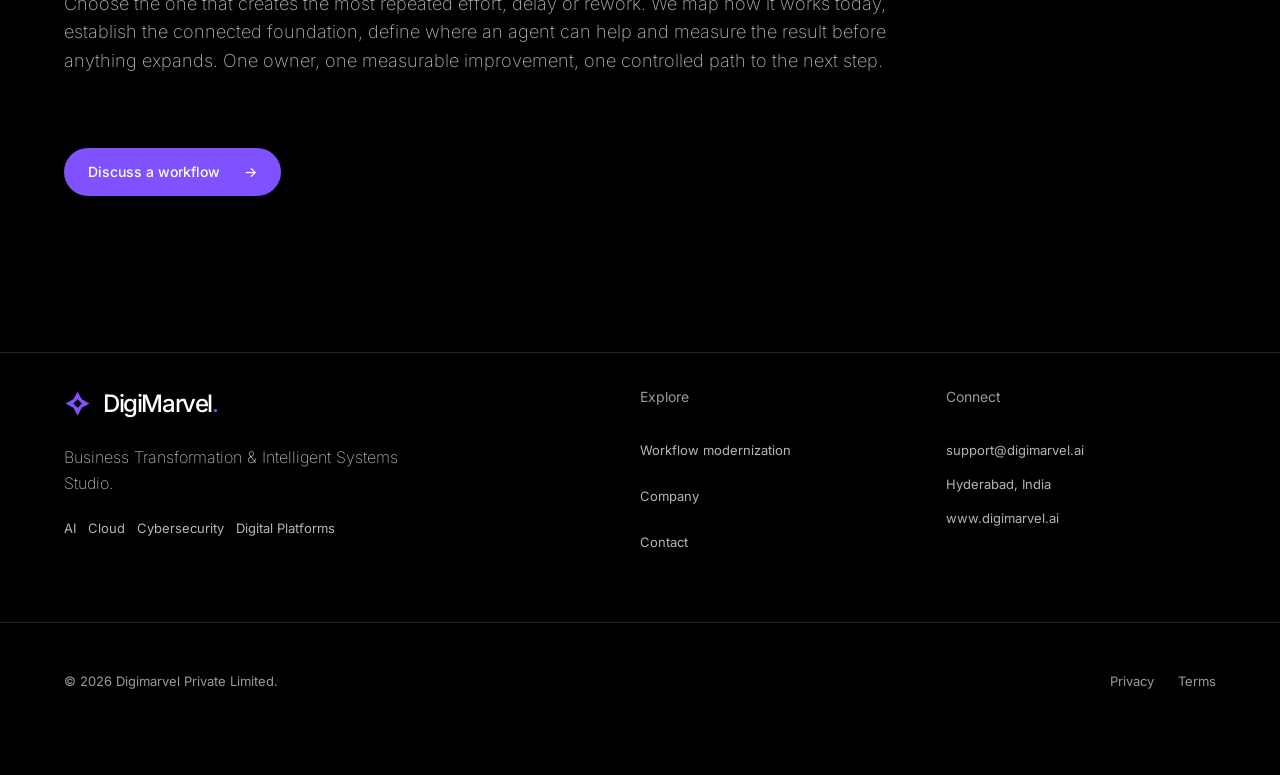
==== commit e4683aff: "Bring the homepage star particles to the Odoo page Move the shared star particle, palette, orb and m" ====
--- a/index.html
+++ b/index.html
@@ -125,7 +125,8 @@
 </div>
 </footer>
 <script src="assets/site.js?v=20261008-4"></script>
-<script defer src="assets/data-story.js?v=20261009-4"></script>
+<script defer src="assets/stars.js?v=20261009-1"></script>
+<script defer src="assets/data-story.js?v=20261009-5"></script>
 <script defer src="assets/hero-stars.js?v=20261008-2"></script>
 </body>
 </html>
--- a/assets/base.css
+++ b/assets/base.css
@@ -3,10 +3,10 @@
 @font-face{font-family:Inter;src:url('inter-400.ttf') format('truetype');font-style:normal;font-weight:400;font-display:swap}
 @font-face{font-family:Inter;src:url('inter-500.ttf') format('truetype');font-style:normal;font-weight:500;font-display:swap}
 @font-face{font-family:Inter;src:url('inter-600.ttf') format('truetype');font-style:normal;font-weight:600;font-display:swap}
-*{box-sizing:border-box}html{scroll-behavior:smooth;scroll-padding-top:var(--space-xl)}body{margin:0;background:var(--color-paper);color:var(--color-ink);font-family:var(--font-body);font-size:var(--text-body);font-weight:200;-webkit-font-smoothing:antialiased}button,input,select,textarea{font:inherit;font-weight:400}button,a,input,select,textarea{-webkit-tap-highlight-color:transparent}a{color:inherit;text-decoration:none}button{cursor:pointer}button:disabled{cursor:wait;opacity:.6}button:active,.button:active{transform:translateY(1px)}:focus-visible{outline:2px solid var(--color-focus);outline-offset:6px}::selection{background:var(--color-accent);color:var(--color-ink)}h1,h2,h3,p,figure{margin:0}h1,h2,h3{font-family:var(--font-display);font-weight:400;font-style:normal;min-width:0;overflow-wrap:break-word}h1{font-size:var(--text-display);line-height:1.02;letter-spacing:-.065em}h2{font-size:var(--text-heading);line-height:1.09;letter-spacing:-.055em}h3{font-size:var(--text-subheading);line-height:1.2;letter-spacing:-.035em}h1 em{font-style:normal}p{line-height:1.6}b,strong{font-weight:500}svg{display:block}.wrap,.container{max-width:calc(var(--page-width) + var(--page-gutter)*2);padding-inline:var(--page-gutter);margin-inline:auto}.narrow{max-width:65rem}.journey{position:fixed;inset:0;z-index:0;display:block;width:100%;height:100%;pointer-events:none}.site-header,main,.site-footer{position:relative;z-index:1}.skip-link{position:fixed;top:1rem;left:1rem;z-index:10;padding:var(--space-sm);background:var(--color-accent);font-weight:400;transform:translateY(-200%)}.skip-link:focus{transform:none}.sr-only{position:absolute;width:1px;height:1px;padding:0;margin:-1px;overflow:hidden;clip-path:inset(50%);white-space:nowrap;border:0}.site-header{padding-block:var(--space-xl);background:var(--color-paper)}.nav-shell{display:flex;justify-content:space-between;align-items:center;gap:var(--space-xl)}.brand{display:inline-flex;align-items:center;font-size:1.5rem;letter-spacing:-.06em;font-weight:500;white-space:nowrap}.brand svg{width:1.7rem;height:1.7rem;margin-right:var(--space-sm);fill:var(--color-accent)}.brand .mark-cut{fill:var(--color-paper)}.brand-period{color:var(--color-accent)}.main-nav{display:flex;align-items:center;gap:var(--space-lg);font-size:var(--text-label);font-weight:400}.main-nav>a{min-height:2.75rem;display:inline-flex;align-items:center;color:var(--color-muted)}a:hover{color:var(--color-amber)}.main-nav>a[aria-current]{color:var(--color-ink);text-decoration:underline;text-decoration-color:var(--color-amber);text-underline-offset:.6rem}.button,.main-nav .nav-action{display:inline-flex;justify-content:center;align-items:center;gap:var(--space-lg);min-height:3rem;padding:.9rem 1.5rem;border:0;border-radius:var(--radius-button);font-size:var(--text-label);font-weight:500;line-height:1.3;text-align:center}.button-primary,.button-dark,.button-white,.main-nav .nav-action{background:var(--color-accent);color:var(--color-ink)}.button-primary:hover,.button-dark:hover,.button-white:hover,.main-nav .nav-action:hover{background:var(--color-accent-hover);color:var(--color-ink)}.button-ghost{border:1px solid var(--color-quiet);color:var(--color-ink)}.button-ghost:hover{border-color:var(--color-ink);color:var(--color-ink)}.menu-button{display:none;background:transparent;border:1px solid var(--color-rule);color:var(--color-ink);width:3rem;height:3rem;border-radius:50%;padding:.85rem}.menu-button span{display:block;height:1px;background:currentColor;margin:4px 0}.eyebrow,.kicker,.section-label,.status-pill{font-size:var(--text-label);font-weight:400;letter-spacing:.01em;color:var(--color-muted);margin-bottom:var(--space-xl)}.closing-block{position:relative;padding-block:var(--space-3xl) var(--space-4xl)}.closing-block>.container{border-top:1px solid var(--color-rule);padding-top:var(--space-3xl)}.footer-message{max-width:52rem;position:relative}.footer-message>.eyebrow{display:block}.footer-message h2{font-size:clamp(2.65rem,6vw,5.8rem);line-height:1.07;letter-spacing:-.06em}.footer-message>.button{margin-top:var(--space-xl)}.footer-message>p:not(.eyebrow){font-weight:200;color:var(--color-muted);margin-block:var(--space-lg) var(--space-xl)}.site-footer{padding-block:var(--space-xl)}.footer-main{display:grid;grid-template-columns:minmax(0,2fr) repeat(2,minmax(0,1fr));gap:var(--space-xl);padding-block:var(--space-xl) var(--space-2xl);border-top:1px solid var(--color-rule)}.footer-main h3{font-size:var(--text-label);color:var(--color-quiet);letter-spacing:0;margin-bottom:var(--space-md)}.footer-main>div:not(:first-child){display:flex;flex-direction:column;align-items:flex-start;gap:var(--space-xs)}.footer-main>div:not(:first-child)>a{display:inline-flex;align-items:center;min-height:2.5rem}.footer-main a:not(.brand),.footer-main span{font-size:var(--text-small);color:var(--color-muted);font-weight:400;overflow-wrap:anywhere}.footer-main a:hover{color:var(--color-amber)}.footer-brand-column p{max-width:23rem;margin-top:var(--space-lg);color:var(--color-muted);font-size:1rem}.footer-badges{display:flex;flex-wrap:wrap;gap:var(--space-sm);margin-top:var(--space-lg)}.footer-bottom{border-top:1px solid var(--color-rule);padding-block:var(--space-xl);display:flex;justify-content:space-between;align-items:center;gap:var(--space-lg);color:var(--color-quiet);font-weight:400;font-size:var(--text-small)}.footer-bottom div{display:flex;gap:var(--space-lg)}.footer-bottom a{min-height:2.75rem;display:inline-flex;align-items:center}.art-fallback{position:absolute;inset:0;width:100%;height:100%;color:var(--color-accent);opacity:.4;pointer-events:none}input,select,textarea{display:block;width:100%;min-width:0;min-height:2.75rem;border:1px solid var(--color-quiet);border-radius:var(--radius-field);background:var(--color-field);color:var(--color-ink);padding:var(--space-sm);font-size:1rem}textarea{resize:vertical;line-height:1.5}input::placeholder,textarea::placeholder{color:var(--color-quiet)}.form-note{font-size:var(--text-small);line-height:1.5;color:var(--color-quiet);margin-block:var(--space-md) var(--space-lg);font-weight:400}[hidden]{display:none!important}
+*{box-sizing:border-box}html{scroll-behavior:smooth;scroll-padding-top:var(--space-xl)}body{margin:0;background:var(--color-paper);color:var(--color-ink);font-family:var(--font-body);font-size:var(--text-body);font-weight:200;-webkit-font-smoothing:antialiased}button,input,select,textarea{font:inherit;font-weight:400}button,a,input,select,textarea{-webkit-tap-highlight-color:transparent}a{color:inherit;text-decoration:none}button{cursor:pointer}button:disabled{cursor:wait;opacity:.6}button:active,.button:active{transform:translateY(1px)}:focus-visible{outline:2px solid var(--color-focus);outline-offset:6px}::selection{background:var(--color-accent);color:var(--color-ink)}h1,h2,h3,p,figure{margin:0}h1,h2,h3{font-family:var(--font-display);font-weight:400;font-style:normal;min-width:0;overflow-wrap:break-word}h1{font-size:var(--text-display);line-height:1.02;letter-spacing:-.065em}h2{font-size:var(--text-heading);line-height:1.09;letter-spacing:-.055em}h3{font-size:var(--text-subheading);line-height:1.2;letter-spacing:-.035em}h1 em{font-style:normal}p{line-height:1.6}b,strong{font-weight:500}svg{display:block}.wrap,.container{max-width:calc(var(--page-width) + var(--page-gutter)*2);padding-inline:var(--page-gutter);margin-inline:auto}.narrow{max-width:65rem}.site-header,main,.site-footer{position:relative;z-index:1}.skip-link{position:fixed;top:1rem;left:1rem;z-index:10;padding:var(--space-sm);background:var(--color-accent);font-weight:400;transform:translateY(-200%)}.skip-link:focus{transform:none}.sr-only{position:absolute;width:1px;height:1px;padding:0;margin:-1px;overflow:hidden;clip-path:inset(50%);white-space:nowrap;border:0}.site-header{padding-block:var(--space-xl);background:var(--color-paper)}.nav-shell{display:flex;justify-content:space-between;align-items:center;gap:var(--space-xl)}.brand{display:inline-flex;align-items:center;font-size:1.5rem;letter-spacing:-.06em;font-weight:500;white-space:nowrap}.brand svg{width:1.7rem;height:1.7rem;margin-right:var(--space-sm);fill:var(--color-accent)}.brand .mark-cut{fill:var(--color-paper)}.brand-period{color:var(--color-accent)}.main-nav{display:flex;align-items:center;gap:var(--space-lg);font-size:var(--text-label);font-weight:400}.main-nav>a{min-height:2.75rem;display:inline-flex;align-items:center;color:var(--color-muted)}a:hover{color:var(--color-amber)}.main-nav>a[aria-current]{color:var(--color-ink);text-decoration:underline;text-decoration-color:var(--color-amber);text-underline-offset:.6rem}.button,.main-nav .nav-action{display:inline-flex;justify-content:center;align-items:center;gap:var(--space-lg);min-height:3rem;padding:.9rem 1.5rem;border:0;border-radius:var(--radius-button);font-size:var(--text-label);font-weight:500;line-height:1.3;text-align:center}.button-primary,.button-dark,.button-white,.main-nav .nav-action{background:var(--color-accent);color:var(--color-ink)}.button-primary:hover,.button-dark:hover,.button-white:hover,.main-nav .nav-action:hover{background:var(--color-accent-hover);color:var(--color-ink)}.button-ghost{border:1px solid var(--color-quiet);color:var(--color-ink)}.button-ghost:hover{border-color:var(--color-ink);color:var(--color-ink)}.menu-button{display:none;background:transparent;border:1px solid var(--color-rule);color:var(--color-ink);width:3rem;height:3rem;border-radius:50%;padding:.85rem}.menu-button span{display:block;height:1px;background:currentColor;margin:4px 0}.eyebrow,.kicker,.section-label,.status-pill{font-size:var(--text-label);font-weight:400;letter-spacing:.01em;color:var(--color-muted);margin-bottom:var(--space-xl)}.closing-block{position:relative;padding-block:var(--space-3xl) var(--space-4xl)}.closing-block>.container{border-top:1px solid var(--color-rule);padding-top:var(--space-3xl)}.footer-message{max-width:52rem;position:relative}.footer-message>.eyebrow{display:block}.footer-message h2{font-size:clamp(2.65rem,6vw,5.8rem);line-height:1.07;letter-spacing:-.06em}.footer-message>.button{margin-top:var(--space-xl)}.footer-message>p:not(.eyebrow){font-weight:200;color:var(--color-muted);margin-block:var(--space-lg) var(--space-xl)}.site-footer{padding-block:var(--space-xl)}.footer-main{display:grid;grid-template-columns:minmax(0,2fr) repeat(2,minmax(0,1fr));gap:var(--space-xl);padding-block:var(--space-xl) var(--space-2xl);border-top:1px solid var(--color-rule)}.footer-main h3{font-size:var(--text-label);color:var(--color-quiet);letter-spacing:0;margin-bottom:var(--space-md)}.footer-main>div:not(:first-child){display:flex;flex-direction:column;align-items:flex-start;gap:var(--space-xs)}.footer-main>div:not(:first-child)>a{display:inline-flex;align-items:center;min-height:2.5rem}.footer-main a:not(.brand),.footer-main span{font-size:var(--text-small);color:var(--color-muted);font-weight:400;overflow-wrap:anywhere}.footer-main a:hover{color:var(--color-amber)}.footer-brand-column p{max-width:23rem;margin-top:var(--space-lg);color:var(--color-muted);font-size:1rem}.footer-badges{display:flex;flex-wrap:wrap;gap:var(--space-sm);margin-top:var(--space-lg)}.footer-bottom{border-top:1px solid var(--color-rule);padding-block:var(--space-xl);display:flex;justify-content:space-between;align-items:center;gap:var(--space-lg);color:var(--color-quiet);font-weight:400;font-size:var(--text-small)}.footer-bottom div{display:flex;gap:var(--space-lg)}.footer-bottom a{min-height:2.75rem;display:inline-flex;align-items:center}.art-fallback{position:absolute;inset:0;width:100%;height:100%;color:var(--color-accent);opacity:.4;pointer-events:none}input,select,textarea{display:block;width:100%;min-width:0;min-height:2.75rem;border:1px solid var(--color-quiet);border-radius:var(--radius-field);background:var(--color-field);color:var(--color-ink);padding:var(--space-sm);font-size:1rem}textarea{resize:vertical;line-height:1.5}input::placeholder,textarea::placeholder{color:var(--color-quiet)}.form-note{font-size:var(--text-small);line-height:1.5;color:var(--color-quiet);margin-block:var(--space-md) var(--space-lg);font-weight:400}[hidden]{display:none!important}
 @media(max-width:63.99rem){.menu-button{display:block}.nav-shell{flex-wrap:wrap}.main-nav{display:none;width:100%;flex-direction:column;align-items:stretch;gap:var(--space-sm);padding-top:var(--space-lg);border-top:1px solid var(--color-rule)}.main-nav.open{display:flex}.main-nav>a{padding:var(--space-sm) 0}.footer-main{grid-template-columns:repeat(2,minmax(0,1fr))}.footer-brand-column{grid-column:1/-1}.footer-message{max-width:100%}}
 @media(max-width:35rem){.footer-main{grid-template-columns:minmax(0,1fr)}.footer-bottom{flex-direction:column;align-items:flex-start}.button{white-space:normal}.brand{font-size:1.35rem}.closing-block{padding-block:var(--space-2xl) var(--space-3xl)}}
 @media(prefers-reduced-motion:reduce){html{scroll-behavior:auto}*,*:before,*:after{animation:none!important;transition:none!important}}
-@media print{.journey,.art-controls,.menu-button{display:none!important}}
+@media print{.art-controls,.menu-button{display:none!important}}
 .footer-legal{margin-top:calc(var(--space-sm)*-1);padding-bottom:var(--space-lg);color:var(--color-quiet);font-size:var(--text-small);font-weight:400;line-height:1.5}.form-note a{color:var(--color-muted);text-decoration:underline;text-underline-offset:.2em}
 .footer-main .brand-period{font-size:inherit;color:var(--color-accent)}
